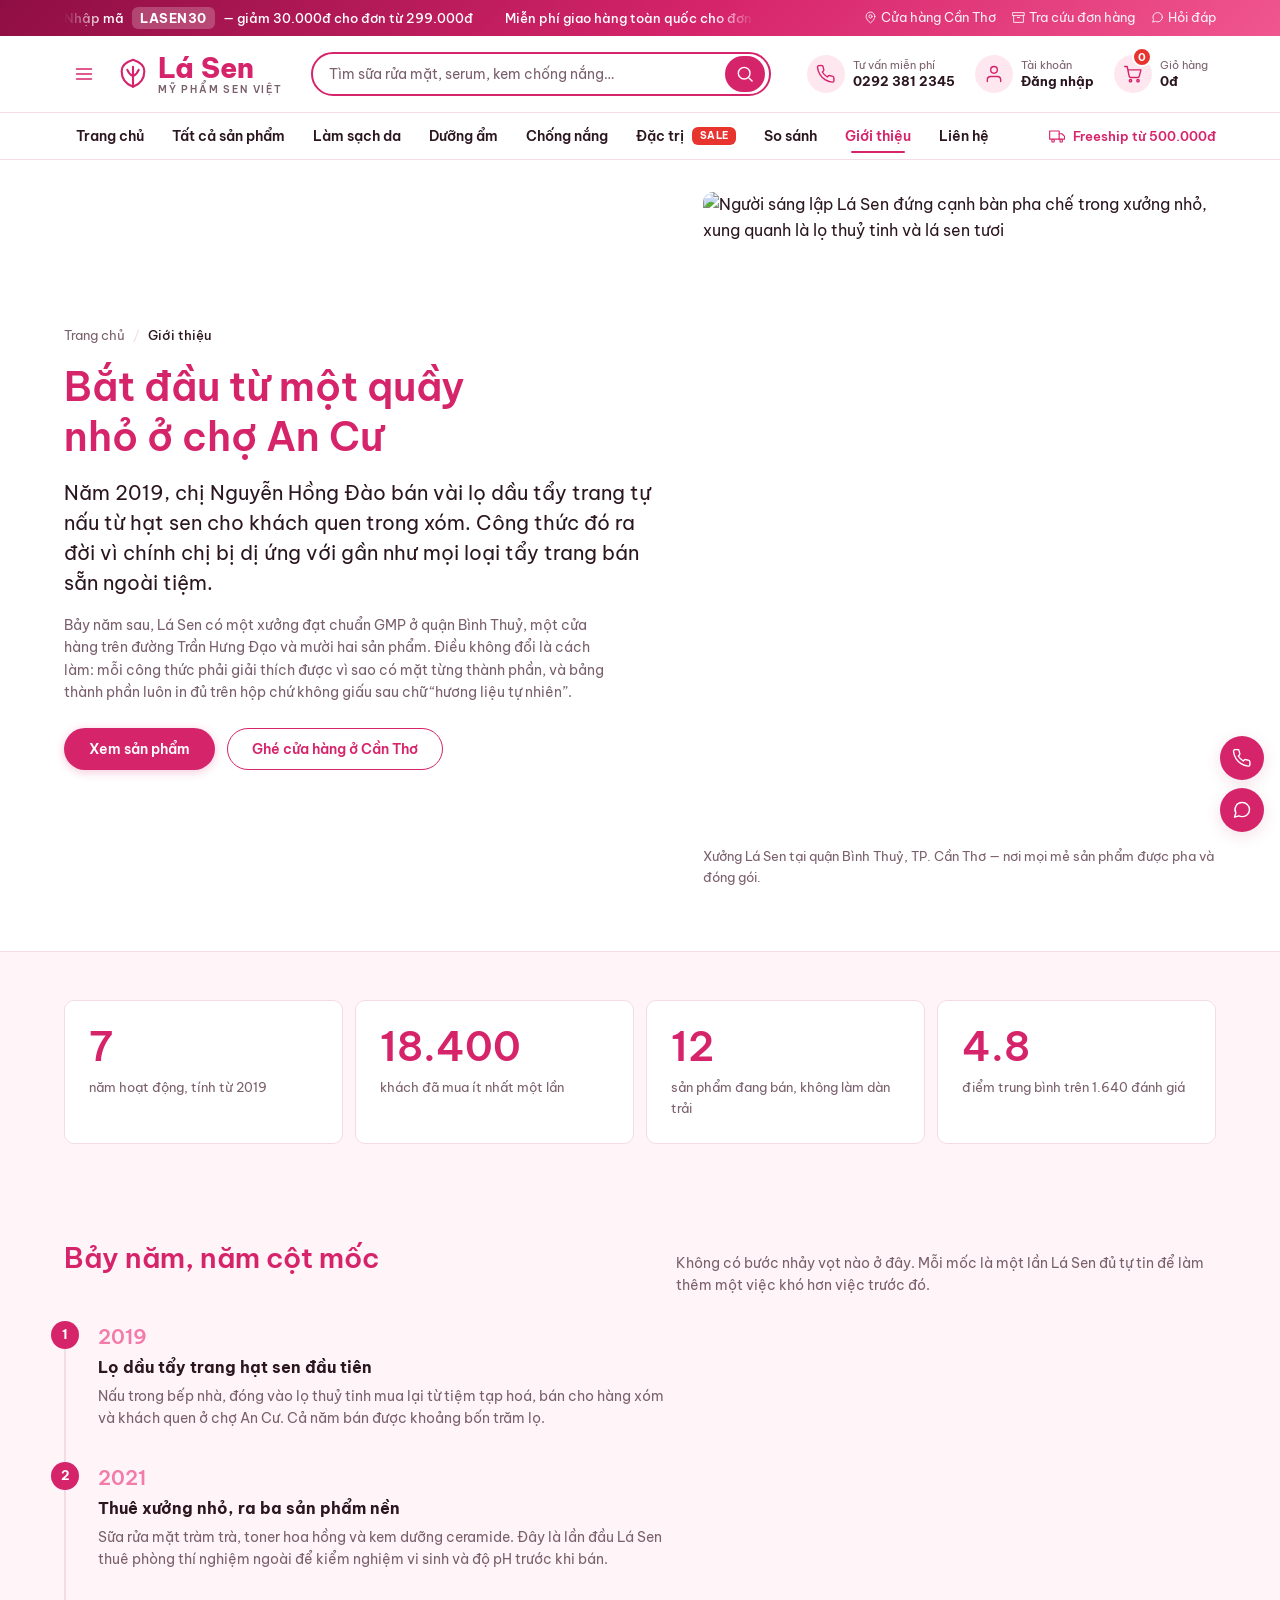
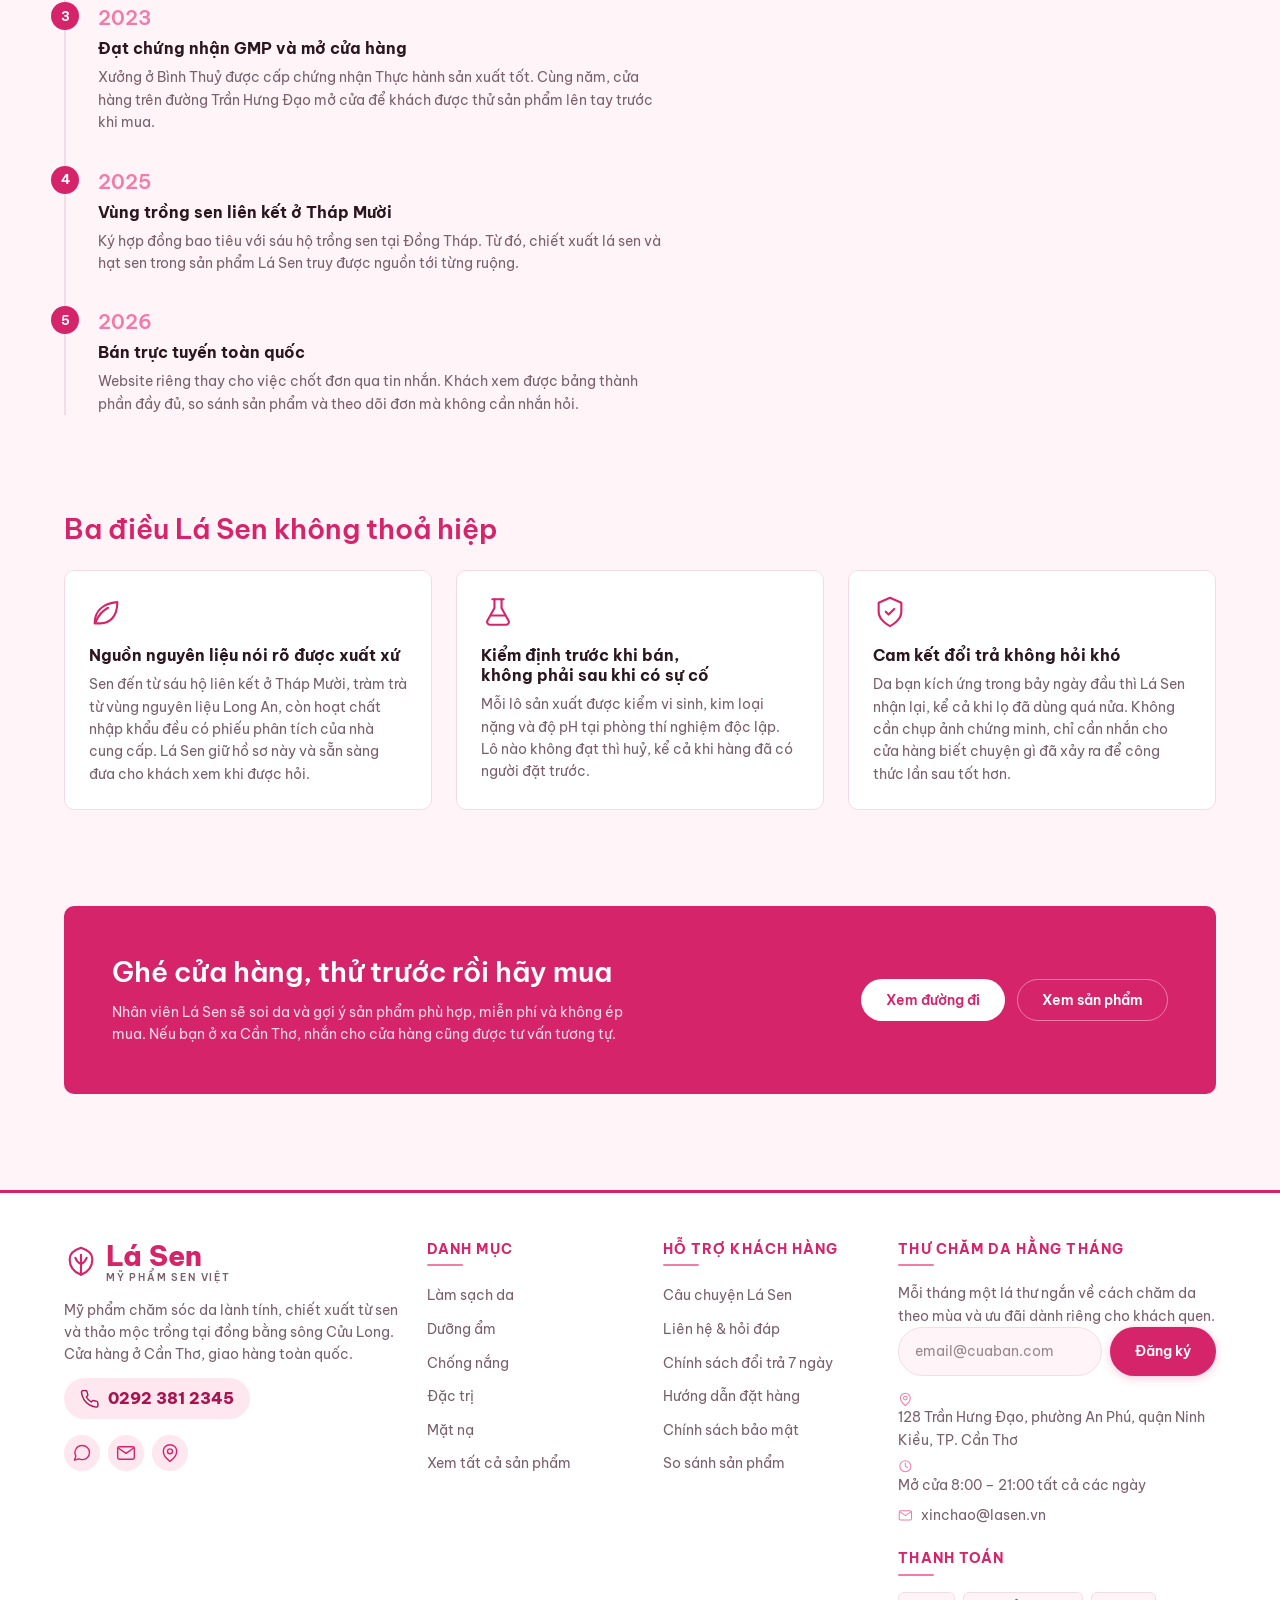
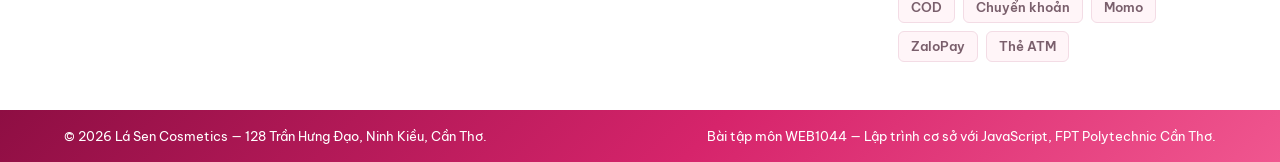
==== about.html @ 977d4263 "UI initialization" ====
<!DOCTYPE html>
<html lang="vi">
<head>
  <meta charset="UTF-8">
  <meta name="viewport" content="width=device-width, initial-scale=1.0">
  <title>Giới thiệu — Lá Sen</title>
  <meta name="description" content="Câu chuyện của Lá Sen: từ một quầy nhỏ ở chợ An Cư, Cần Thơ đến thương hiệu chăm sóc da làm từ nguyên liệu miền Tây.">
  <link rel="stylesheet" href="css/base.css">
  <link rel="stylesheet" href="css/components.css">
  <link rel="stylesheet" href="css/pages/about.css">
</head>
<body>

<!-- ===== Kho icon dùng chung (inline SVG, tham chiếu bằng <use href="#i-...">) ===== -->
<svg class="sprite" aria-hidden="true" focusable="false" xmlns="http://www.w3.org/2000/svg">
  <symbol id="i-lotus" viewBox="0 0 24 24"><path d="M12 21c5.2-2 8-6 8-11 0-3.2-2.4-6.2-8-8-5.6 1.8-8 4.8-8 8 0 5 2.8 9 8 11z"/><path d="M12 21V7"/><path d="M12 13.5c-2-1-3.4-2.6-4-4.5"/><path d="M12 13.5c2-1 3.4-2.6 4-4.5"/></symbol>
  <symbol id="i-menu" viewBox="0 0 24 24"><path d="M3 6h18M3 12h18M3 18h18"/></symbol>
  <symbol id="i-close" viewBox="0 0 24 24"><path d="M18 6L6 18M6 6l12 12"/></symbol>
  <symbol id="i-cart" viewBox="0 0 24 24"><circle cx="9" cy="20" r="1.4"/><circle cx="18" cy="20" r="1.4"/><path d="M2 3h3l2.4 11.6a2 2 0 0 0 2 1.6h8.2a2 2 0 0 0 2-1.6L21.5 7H6"/></symbol>
  <symbol id="i-star" viewBox="0 0 24 24"><path d="M12 2.6l2.9 5.9 6.5.95-4.7 4.6 1.1 6.45L12 17.45 6.2 20.5l1.1-6.45L2.6 9.45l6.5-.95L12 2.6z"/></symbol>
  <symbol id="i-search" viewBox="0 0 24 24"><circle cx="11" cy="11" r="7"/><path d="M20.5 20.5L16.7 16.7"/></symbol>
  <symbol id="i-filter" viewBox="0 0 24 24"><path d="M4 21v-6M4 11V3M12 21v-9M12 8V3M20 21v-5M20 12V3M1 15h6M9 8h6M17 16h6"/></symbol>
  <symbol id="i-chevron-left" viewBox="0 0 24 24"><path d="M15 5l-7 7 7 7"/></symbol>
  <symbol id="i-chevron-right" viewBox="0 0 24 24"><path d="M9 5l7 7-7 7"/></symbol>
  <symbol id="i-chevron-down" viewBox="0 0 24 24"><path d="M5 9l7 7 7-7"/></symbol>
  <symbol id="i-heart" viewBox="0 0 24 24"><path d="M20.6 5a5.2 5.2 0 0 0-7.4 0L12 6.2 10.8 5a5.2 5.2 0 1 0-7.4 7.4l8.6 8.6 8.6-8.6a5.2 5.2 0 0 0 0-7.4z"/></symbol>
  <symbol id="i-compare" viewBox="0 0 24 24"><path d="M7 4v16M7 4L3.5 7.5M7 4l3.5 3.5M17 20V4M17 20l-3.5-3.5M17 20l3.5-3.5"/></symbol>
  <symbol id="i-trash" viewBox="0 0 24 24"><path d="M3 6h18M8 6V4h8v2M18.5 6l-1 14H6.5l-1-14M10 10.5v6M14 10.5v6"/></symbol>
  <symbol id="i-check" viewBox="0 0 24 24"><path d="M20 6L9 17l-5-5"/></symbol>
  <symbol id="i-shield" viewBox="0 0 24 24"><path d="M12 22s8-4 8-10V5.5L12 2 4 5.5V12c0 6 8 10 8 10z"/><path d="M9 11.8l2 2 4-4"/></symbol>
  <symbol id="i-truck" viewBox="0 0 24 24"><path d="M1 4.5h14v12H1z"/><path d="M15 8.5h4l4 4v4h-8"/><circle cx="6" cy="19" r="2"/><circle cx="18" cy="19" r="2"/></symbol>
  <symbol id="i-refresh" viewBox="0 0 24 24"><path d="M22 4v6h-6M2 20v-6h6"/><path d="M19.4 9A8.5 8.5 0 0 0 5.6 6.1L2 10m20 4l-3.6 3.9A8.5 8.5 0 0 1 4.6 15"/></symbol>
  <symbol id="i-chat" viewBox="0 0 24 24"><path d="M21 11.5a8.4 8.4 0 0 1-9 8.4 8.6 8.6 0 0 1-3.8-.9L3 20.6l1.6-5.1A8.4 8.4 0 0 1 12 3.1a8.4 8.4 0 0 1 9 8.4z"/></symbol>
  <symbol id="i-eye" viewBox="0 0 24 24"><path d="M1.5 12S5.7 5 12 5s10.5 7 10.5 7-4.2 7-10.5 7S1.5 12 1.5 12z"/><circle cx="12" cy="12" r="3"/></symbol>
  <symbol id="i-eye-off" viewBox="0 0 24 24"><path d="M10.6 5.2A9.9 9.9 0 0 1 12 5c6.3 0 10.5 7 10.5 7a18 18 0 0 1-2.3 3.2M6.2 6.7A17.6 17.6 0 0 0 1.5 12S5.7 19 12 19a9.9 9.9 0 0 0 4.2-.9"/><path d="M9.9 9.9a3 3 0 0 0 4.2 4.2"/><path d="M2 2l20 20"/></symbol>
  <symbol id="i-phone" viewBox="0 0 24 24"><path d="M21.5 16.9v2.8a2 2 0 0 1-2.2 2 19.6 19.6 0 0 1-8.5-3 19.3 19.3 0 0 1-6-6 19.6 19.6 0 0 1-3-8.6 2 2 0 0 1 2-2.2H6.6a2 2 0 0 1 2 1.7c.13.95.36 1.9.7 2.8a2 2 0 0 1-.5 2.1L7.6 9.6a16 16 0 0 0 6 6l1.1-1.2a2 2 0 0 1 2.1-.5c.9.34 1.85.57 2.8.7a2 2 0 0 1 1.7 2z"/></symbol>
  <symbol id="i-mail" viewBox="0 0 24 24"><rect x="2" y="4.5" width="20" height="15" rx="2"/><path d="M2.6 6l9.4 6.4L21.4 6"/></symbol>
  <symbol id="i-pin" viewBox="0 0 24 24"><path d="M20 10c0 6.5-8 12-8 12s-8-5.5-8-12a8 8 0 0 1 16 0z"/><circle cx="12" cy="10" r="3"/></symbol>
  <symbol id="i-clock" viewBox="0 0 24 24"><circle cx="12" cy="12" r="9"/><path d="M12 6.5V12l3.5 2"/></symbol>
  <symbol id="i-box" viewBox="0 0 24 24"><path d="M21 8.5V21H3V8.5M1.5 3h21v5.5h-21zM10 12h4"/></symbol>
  <symbol id="i-plus" viewBox="0 0 24 24"><path d="M12 5v14M5 12h14"/></symbol>
  <symbol id="i-minus" viewBox="0 0 24 24"><path d="M5 12h14"/></symbol>
  <symbol id="i-user" viewBox="0 0 24 24"><path d="M20 21v-2a4 4 0 0 0-4-4H8a4 4 0 0 0-4 4v2"/><circle cx="12" cy="7" r="4"/></symbol>
  <symbol id="i-arrow-right" viewBox="0 0 24 24"><path d="M4 12h16M14 6l6 6-6 6"/></symbol>
  <symbol id="i-leaf" viewBox="0 0 24 24"><path d="M4 20c0-8 5-14 16-15 0 10-5 15-12 15H4z"/><path d="M4.5 19.5c2-5 5-8.5 9-10.5"/></symbol>
  <symbol id="i-flask" viewBox="0 0 24 24"><path d="M9.5 3v6.2L4.6 18a2 2 0 0 0 1.7 3h11.4a2 2 0 0 0 1.7-3l-4.9-8.8V3"/><path d="M8 3h8M7.2 14.5h9.6"/></symbol>
  <symbol id="i-tag" viewBox="0 0 24 24"><path d="M20.6 13.4l-7.2 7.2a2 2 0 0 1-2.8 0L2.4 12.4V3.4h9l8.2 8.2a2 2 0 0 1 0 1.8z"/><circle cx="7.4" cy="7.4" r="1.3"/></symbol>
    <symbol id="i-arrow-up" viewBox="0 0 24 24">
      <path d="M12 20V4M6 10l6-6 6 6" />
    </symbol>
    <symbol id="i-bolt" viewBox="0 0 24 24">
      <path d="M13 2L4.5 13.5H11l-1 8.5 8.5-11.5H12l1-8.5z" />
    </symbol>
    <symbol id="i-gift" viewBox="0 0 24 24">
      <path d="M3 11h18v10H3zM2 7h20v4H2zM12 7v14" />
      <path d="M12 7S10.5 3 8 3a2.2 2.2 0 0 0 0 4h4zM12 7s1.5-4 4-4a2.2 2.2 0 0 1 0 4h-4z" />
    </symbol>
    <symbol id="i-copy" viewBox="0 0 24 24">
      <rect x="9" y="9" width="12" height="12" rx="2" />
      <path d="M5 15H4a1 1 0 0 1-1-1V4a1 1 0 0 1 1-1h10a1 1 0 0 1 1 1v1" />
    </symbol>
  </svg>

<a class="skip-link" href="#main">Bỏ qua tới nội dung chính</a>

  <!-- ===== THANH KHUYẾN MÃI ===== -->
  <div class="topbar">
    <div class="container topbar__inner">
      <p class="topbar__promo">
        <span class="topbar__track">
          <span class="topbar__code">Nhập mã <b>LASEN30</b> — giảm 30.000đ cho đơn từ 299.000đ</span>
          <span class="topbar__code">Miễn phí giao hàng toàn quốc cho đơn từ <b>500.000đ</b></span>
          <span class="topbar__code">Đổi trả trong <b>7 ngày</b>, kể cả khi lọ đã mở nắp</span>
          <span class="topbar__code" aria-hidden="true">Nhập mã <b>LASEN30</b> — giảm 30.000đ cho đơn từ 299.000đ</span>
          <span class="topbar__code" aria-hidden="true">Miễn phí giao hàng toàn quốc cho đơn từ <b>500.000đ</b></span>
          <span class="topbar__code" aria-hidden="true">Đổi trả trong <b>7 ngày</b>, kể cả khi lọ đã mở nắp</span>
        </span>
      </p>

      <ul class="topbar__links">
        <li><a class="topbar__link" href="contact.html">
          <svg class="icon" aria-hidden="true"><use href="#i-pin"></use></svg>
          Cửa hàng Cần Thơ
        </a></li>
        <li><a class="topbar__link" href="contact.html">
          <svg class="icon" aria-hidden="true"><use href="#i-box"></use></svg>
          Tra cứu đơn hàng
        </a></li>
        <li><a class="topbar__link" href="contact.html">
          <svg class="icon" aria-hidden="true"><use href="#i-chat"></use></svg>
          Hỏi đáp
        </a></li>
      </ul>
    </div>
  </div>

  <!-- ===== HEADER ===== -->
  <header class="header" data-header>
    <div class="container header__inner">
      <button class="header__toggle" type="button" aria-label="Mở menu danh mục" aria-expanded="false"
        aria-controls="site-nav" data-nav-toggle>
        <svg class="icon" aria-hidden="true">
          <use href="#i-menu"></use>
        </svg>
      </button>

      <a class="logo" href="index.html">
        <svg class="logo__mark" aria-hidden="true">
          <use href="#i-lotus"></use>
        </svg>
        <span class="logo__name">
          <span class="logo__text">Lá Sen</span>
          <span class="logo__sub">Mỹ phẩm sen Việt</span>
        </span>
      </a>

      <form class="search" role="search" action="products.html" method="get" data-search-form>
        <label class="sr-only" for="site-search">Tìm sản phẩm</label>
        <div class="search__control">
          <input class="search__input" type="search" id="site-search" name="q" autocomplete="off"
            placeholder="Tìm sữa rửa mặt, serum, kem chống nắng…" data-search-input>
          <button class="search__btn" type="submit" aria-label="Tìm kiếm">
            <svg class="icon" aria-hidden="true">
              <use href="#i-search"></use>
            </svg>
          </button>
        </div>
        <!-- JS đổ danh sách gợi ý vào đây -->
        <div class="search__suggest" data-search-suggest></div>
      </form>

      <div class="header__actions">
        <button class="header__search-toggle" type="button" aria-label="Mở ô tìm kiếm" data-search-toggle>
          <svg class="icon" aria-hidden="true">
            <use href="#i-search"></use>
          </svg>
        </button>

        <a class="header__act header__phone" href="tel:02923812345">
          <span class="header__act-ico">
            <svg class="icon" aria-hidden="true">
              <use href="#i-phone"></use>
            </svg>
          </span>
          <span class="header__act-txt">
            <span class="header__act-lbl">Tư vấn miễn phí</span>
            <span class="header__act-val">0292 381 2345</span>
          </span>
        </a>

        <a class="header__act" href="login.html">
          <span class="header__act-ico">
            <svg class="icon" aria-hidden="true">
              <use href="#i-user"></use>
            </svg>
          </span>
          <span class="header__act-txt">
            <span class="header__act-lbl">Tài khoản</span>
            <span class="header__act-val">Đăng nhập</span>
          </span>
        </a>

        <a class="header__act cart-btn" href="cart.html" aria-label="Giỏ hàng của bạn">
          <span class="header__act-ico">
            <svg class="icon" aria-hidden="true">
              <use href="#i-cart"></use>
            </svg>
          </span>
          <span class="cart-btn__count" data-cart-count>0</span>
          <span class="header__act-txt">
            <span class="header__act-lbl">Giỏ hàng</span>
            <span class="header__act-val" data-cart-total>0đ</span>
          </span>
        </a>
      </div>
    </div>

    <nav class="catnav" id="site-nav" aria-label="Danh mục sản phẩm" data-nav>
      <div class="container catnav__inner">
        <ul class="catnav__list">
          <li class="catnav__item"><a class="catnav__link" href="index.html" data-nav-key="home">Trang chủ</a></li>
          <li class="catnav__item"><a class="catnav__link" href="products.html" data-nav-key="products">Tất cả sản
              phẩm</a></li>
          <li class="catnav__item"><a class="catnav__link" href="products.html?cat=lam-sach">Làm sạch da</a></li>
          <li class="catnav__item"><a class="catnav__link" href="products.html?cat=duong-am">Dưỡng ẩm</a></li>
          <li class="catnav__item"><a class="catnav__link" href="products.html?cat=chong-nang">Chống nắng</a></li>
          <li class="catnav__item"><a class="catnav__link" href="products.html?cat=dac-tri">Đặc trị
              <span class="catnav__tag">Sale</span></a></li>
          <li class="catnav__item"><a class="catnav__link" href="compare.html" data-nav-key="compare">So sánh</a></li>
          <li class="catnav__item"><a class="catnav__link is-active" aria-current="page" href="about.html" data-nav-key="about">Giới thiệu</a></li>
          <li class="catnav__item"><a class="catnav__link" href="contact.html" data-nav-key="contact">Liên hệ</a></li>
        </ul>

        <p class="catnav__note">
          <svg class="icon" aria-hidden="true">
            <use href="#i-truck"></use>
          </svg>
          Freeship từ 500.000đ
        </p>
      </div>
    </nav>
  </header>

  <!-- ===== NỘI DUNG ===== -->
<main id="main">

  <!-- ----- Hero ----- -->
  <section class="about-hero">
    <div class="container about-hero__inner">
      <div class="about-hero__text">
        <nav aria-label="Đường dẫn trang">
          <ol class="breadcrumb">
            <li class="breadcrumb__item"><a class="breadcrumb__link" href="index.html">Trang chủ</a></li>
            <li class="breadcrumb__item" aria-current="page">Giới thiệu</li>
          </ol>
        </nav>

        <h1 class="about-hero__title">Bắt đầu từ một quầy nhỏ ở chợ An Cư</h1>
        <p class="about-hero__lead">Năm 2019, chị Nguyễn Hồng Đào bán vài lọ dầu tẩy trang tự nấu từ hạt sen cho khách quen trong xóm. Công thức đó ra đời vì chính chị bị dị ứng với gần như mọi loại tẩy trang bán sẵn ngoài tiệm.</p>
        <p class="about-hero__body">Bảy năm sau, Lá Sen có một xưởng đạt chuẩn GMP ở quận Bình Thuỷ, một cửa hàng trên đường Trần Hưng Đạo và mười hai sản phẩm. Điều không đổi là cách làm: mỗi công thức phải giải thích được vì sao có mặt từng thành phần, và bảng thành phần luôn in đủ trên hộp chứ không giấu sau chữ “hương liệu tự nhiên”.</p>

        <div class="about-hero__actions">
          <a class="btn btn--primary" href="products.html">Xem sản phẩm</a>
          <a class="btn btn--outline" href="contact.html">Ghé cửa hàng ở Cần Thơ</a>
        </div>
      </div>

      <figure class="about-hero__figure">
        <img class="about-hero__img" src="https://picsum.photos/seed/lasen-about/900/1100" alt="Người sáng lập Lá Sen đứng cạnh bàn pha chế trong xưởng nhỏ, xung quanh là lọ thuỷ tinh và lá sen tươi">
        <figcaption class="about-hero__caption">Xưởng Lá Sen tại quận Bình Thuỷ, TP. Cần Thơ — nơi mọi mẻ sản phẩm được pha và đóng gói.</figcaption>
      </figure>
    </div>
  </section>

  <div class="container">

    <!-- ----- Con số ----- -->
    <section class="section" aria-labelledby="stats-title">
      <h2 class="sr-only" id="stats-title">Lá Sen qua vài con số</h2>
      <ul class="stats">
        <li class="stat">
          <span class="stat__num">7</span>
          <span class="stat__lbl">năm hoạt động, tính từ 2019</span>
        </li>
        <li class="stat">
          <span class="stat__num">18.400</span>
          <span class="stat__lbl">khách đã mua ít nhất một lần</span>
        </li>
        <li class="stat">
          <span class="stat__num">12</span>
          <span class="stat__lbl">sản phẩm đang bán, không làm dàn trải</span>
        </li>
        <li class="stat">
          <span class="stat__num">4.8</span>
          <span class="stat__lbl">điểm trung bình trên 1.640 đánh giá</span>
        </li>
      </ul>
    </section>

    <!-- ----- Mốc thời gian ----- -->
    <section class="section" aria-labelledby="timeline-title">
      <div class="section__head">
        <h2 id="timeline-title">Bảy năm, năm cột mốc</h2>
        <p class="section__desc">Không có bước nhảy vọt nào ở đây. Mỗi mốc là một lần Lá Sen đủ tự tin để làm thêm một việc khó hơn việc trước đó.</p>
      </div>

      <ol class="timeline">
        <li class="timeline__item">
          <p class="timeline__year">2019</p>
          <h3 class="timeline__title">Lọ dầu tẩy trang hạt sen đầu tiên</h3>
          <p class="timeline__text">Nấu trong bếp nhà, đóng vào lọ thuỷ tinh mua lại từ tiệm tạp hoá, bán cho hàng xóm và khách quen ở chợ An Cư. Cả năm bán được khoảng bốn trăm lọ.</p>
        </li>
        <li class="timeline__item">
          <p class="timeline__year">2021</p>
          <h3 class="timeline__title">Thuê xưởng nhỏ, ra ba sản phẩm nền</h3>
          <p class="timeline__text">Sữa rửa mặt tràm trà, toner hoa hồng và kem dưỡng ceramide. Đây là lần đầu Lá Sen thuê phòng thí nghiệm ngoài để kiểm nghiệm vi sinh và độ pH trước khi bán.</p>
        </li>
        <li class="timeline__item">
          <p class="timeline__year">2023</p>
          <h3 class="timeline__title">Đạt chứng nhận GMP và mở cửa hàng</h3>
          <p class="timeline__text">Xưởng ở Bình Thuỷ được cấp chứng nhận Thực hành sản xuất tốt. Cùng năm, cửa hàng trên đường Trần Hưng Đạo mở cửa để khách được thử sản phẩm lên tay trước khi mua.</p>
        </li>
        <li class="timeline__item">
          <p class="timeline__year">2025</p>
          <h3 class="timeline__title">Vùng trồng sen liên kết ở Tháp Mười</h3>
          <p class="timeline__text">Ký hợp đồng bao tiêu với sáu hộ trồng sen tại Đồng Tháp. Từ đó, chiết xuất lá sen và hạt sen trong sản phẩm Lá Sen truy được nguồn tới từng ruộng.</p>
        </li>
        <li class="timeline__item">
          <p class="timeline__year">2026</p>
          <h3 class="timeline__title">Bán trực tuyến toàn quốc</h3>
          <p class="timeline__text">Website riêng thay cho việc chốt đơn qua tin nhắn. Khách xem được bảng thành phần đầy đủ, so sánh sản phẩm và theo dõi đơn mà không cần nhắn hỏi.</p>
        </li>
      </ol>
    </section>

    <!-- ----- Giá trị ----- -->
    <section class="section" aria-labelledby="values-title">
      <div class="section__head">
        <h2 id="values-title">Ba điều Lá Sen không thoả hiệp</h2>
      </div>

      <div class="values">
        <article class="value">
          <svg class="value__icon" aria-hidden="true"><use href="#i-leaf"></use></svg>
          <h3 class="value__title">Nguồn nguyên liệu nói rõ được xuất xứ</h3>
          <p class="value__text">Sen đến từ sáu hộ liên kết ở Tháp Mười, tràm trà từ vùng nguyên liệu Long An, còn hoạt chất nhập khẩu đều có phiếu phân tích của nhà cung cấp. Lá Sen giữ hồ sơ này và sẵn sàng đưa cho khách xem khi được hỏi.</p>
        </article>

        <article class="value">
          <svg class="value__icon" aria-hidden="true"><use href="#i-flask"></use></svg>
          <h3 class="value__title">Kiểm định trước khi bán, không phải sau khi có sự cố</h3>
          <p class="value__text">Mỗi lô sản xuất được kiểm vi sinh, kim loại nặng và độ pH tại phòng thí nghiệm độc lập. Lô nào không đạt thì huỷ, kể cả khi hàng đã có người đặt trước.</p>
        </article>

        <article class="value">
          <svg class="value__icon" aria-hidden="true"><use href="#i-shield"></use></svg>
          <h3 class="value__title">Cam kết đổi trả không hỏi khó</h3>
          <p class="value__text">Da bạn kích ứng trong bảy ngày đầu thì Lá Sen nhận lại, kể cả khi lọ đã dùng quá nửa. Không cần chụp ảnh chứng minh, chỉ cần nhắn cho cửa hàng biết chuyện gì đã xảy ra để công thức lần sau tốt hơn.</p>
        </article>
      </div>
    </section>

    <!-- ----- Mời ghé cửa hàng ----- -->
    <section class="section about-cta">
      <div class="about-cta__inner">
        <div>
          <h2 class="about-cta__title">Ghé cửa hàng, thử trước rồi hãy mua</h2>
          <p class="about-cta__text">Nhân viên Lá Sen sẽ soi da và gợi ý sản phẩm phù hợp, miễn phí và không ép mua. Nếu bạn ở xa Cần Thơ, nhắn cho cửa hàng cũng được tư vấn tương tự.</p>
        </div>
        <div class="about-cta__actions">
          <a class="btn btn--light" href="contact.html">Xem đường đi</a>
          <a class="btn btn--outline" href="products.html">Xem sản phẩm</a>
        </div>
      </div>
    </section>

  </div>
</main>

  <!-- ===== FOOTER ===== -->
  <footer class="footer">
    <div class="container footer__inner">
      <div class="footer__col">
        <a class="logo" href="index.html">
          <svg class="logo__mark" aria-hidden="true">
            <use href="#i-lotus"></use>
          </svg>
          <span class="logo__name">
            <span class="logo__text">Lá Sen</span>
            <span class="logo__sub">Mỹ phẩm sen Việt</span>
          </span>
        </a>
        <p class="footer__desc">Mỹ phẩm chăm sóc da lành tính, chiết xuất từ sen và thảo mộc trồng tại đồng bằng sông
          Cửu Long. Cửa hàng ở Cần Thơ, giao hàng toàn quốc.</p>

        <a class="footer__hotline" href="tel:02923812345">
          <svg class="icon" aria-hidden="true">
            <use href="#i-phone"></use>
          </svg>
          0292 381 2345
        </a>

        <ul class="footer__social">
          <li><a href="contact.html" aria-label="Nhắn tin cho Lá Sen">
            <svg class="icon" aria-hidden="true">
              <use href="#i-chat"></use>
            </svg>
          </a></li>
          <li><a href="mailto:xinchao@lasen.vn" aria-label="Gửi email cho Lá Sen">
            <svg class="icon" aria-hidden="true">
              <use href="#i-mail"></use>
            </svg>
          </a></li>
          <li><a href="contact.html" aria-label="Xem đường đi tới cửa hàng">
            <svg class="icon" aria-hidden="true">
              <use href="#i-pin"></use>
            </svg>
          </a></li>
        </ul>
      </div>

      <div class="footer__col">
        <h2 class="footer__title">Danh mục</h2>
        <ul class="footer__list">
          <li><a class="footer__link" href="products.html?cat=lam-sach">Làm sạch da</a></li>
          <li><a class="footer__link" href="products.html?cat=duong-am">Dưỡng ẩm</a></li>
          <li><a class="footer__link" href="products.html?cat=chong-nang">Chống nắng</a></li>
          <li><a class="footer__link" href="products.html?cat=dac-tri">Đặc trị</a></li>
          <li><a class="footer__link" href="products.html?cat=mat-na">Mặt nạ</a></li>
          <li><a class="footer__link" href="products.html">Xem tất cả sản phẩm</a></li>
        </ul>
      </div>

      <div class="footer__col">
        <h2 class="footer__title">Hỗ trợ khách hàng</h2>
        <ul class="footer__list">
          <li><a class="footer__link" href="about.html">Câu chuyện Lá Sen</a></li>
          <li><a class="footer__link" href="contact.html">Liên hệ &amp; hỏi đáp</a></li>
          <li><a class="footer__link" href="contact.html">Chính sách đổi trả 7 ngày</a></li>
          <li><a class="footer__link" href="contact.html">Hướng dẫn đặt hàng</a></li>
          <li><a class="footer__link" href="contact.html">Chính sách bảo mật</a></li>
          <li><a class="footer__link" href="compare.html">So sánh sản phẩm</a></li>
        </ul>
      </div>

      <div class="footer__col">
        <h2 class="footer__title">Thư chăm da hằng tháng</h2>
        <p class="footer__desc">Mỗi tháng một lá thư ngắn về cách chăm da theo mùa và ưu đãi dành riêng cho khách quen.
        </p>
        <form class="footer__form" data-newsletter-form novalidate>
          <div class="field field--inline">
            <label class="sr-only" for="footer-email">Email nhận thư</label>
            <input class="field__input" type="email" id="footer-email" name="email" placeholder="email@cuaban.com"
              data-newsletter-email>
            <button class="btn btn--primary" type="submit">Đăng ký</button>
          </div>
          <span class="field__error" data-error-for="newsletterEmail"></span>
        </form>

        <address class="footer__address">
          <span>
            <svg class="icon" aria-hidden="true">
              <use href="#i-pin"></use>
            </svg>
            128 Trần Hưng Đạo, phường An Phú, quận Ninh Kiều, TP. Cần Thơ
          </span>
          <span>
            <svg class="icon" aria-hidden="true">
              <use href="#i-clock"></use>
            </svg>
            Mở cửa 8:00 – 21:00 tất cả các ngày
          </span>
          <a class="footer__link" href="mailto:xinchao@lasen.vn">
            <svg class="icon" aria-hidden="true">
              <use href="#i-mail"></use>
            </svg>
            xinchao@lasen.vn
          </a>
        </address>

        <h3 class="footer__title">Thanh toán</h3>
        <ul class="footer__pay">
          <li>COD</li>
          <li>Chuyển khoản</li>
          <li>Momo</li>
          <li>ZaloPay</li>
          <li>Thẻ ATM</li>
        </ul>
      </div>
    </div>

    <div class="footer__bottom">
      <div class="container">
        <p>© 2026 Lá Sen Cosmetics — 128 Trần Hưng Đạo, Ninh Kiều, Cần Thơ.</p>
        <p>Bài tập môn WEB1044 — Lập trình cơ sở với JavaScript, FPT Polytechnic Cần Thơ.</p>
      </div>
    </div>
  </footer>

  <!-- Nút nổi: gọi nhanh, nhắn tin, lên đầu trang -->
  <div class="floaties">
    <a class="floaty floaty--call" href="tel:02923812345" aria-label="Gọi tư vấn 0292 381 2345">
      <svg class="icon" aria-hidden="true">
        <use href="#i-phone"></use>
      </svg>
    </a>
    <a class="floaty" href="contact.html" aria-label="Nhắn tin cho Lá Sen">
      <svg class="icon" aria-hidden="true">
        <use href="#i-chat"></use>
      </svg>
    </a>
    <button class="floaty floaty--top" type="button" aria-label="Lên đầu trang" data-back-to-top>
      <svg class="icon" aria-hidden="true">
        <use href="#i-arrow-up"></use>
      </svg>
    </button>
  </div>

  <!-- Nơi JS chèn thông báo ngắn -->
  <div class="toast-stack" aria-live="polite" aria-atomic="true" data-toast></div>

</body>
</html>
---- css/base.css ----
@import url('https://fonts.googleapis.com/css2?family=Be+Vietnam+Pro:wght@400;500;600;700;800&display=swap');

/* =========================================================
   LÁ SEN — base.css
   Token thiết kế, reset, thiết lập gốc và lớp tiện ích.
   ========================================================= */

:root {
  /* Màu — Hồng Sen · Hồng phấn · Đỏ sale
     Hồng sen đậm  = màu chủ đạo, nút và tiêu đề
     Hồng phấn     = nền dịu, viền, chip
     Đỏ            = giá sale và flash sale, chỉ dùng cho con số  */
  --c-primary:      #D6246B;   /* hồng sen đậm — màu chủ đạo */
  --c-primary-dark: #A8144F;   /* hồng mận — hover, nhấn mạnh */
  --c-primary-soft: #F27BA9;   /* hồng trung — viền, icon phụ */
  --c-primary-tint: #FFE7F0;   /* hồng phấn — nền chip, badge mềm */
  --c-paper:        #FFF5F8;   /* nền trang ngả hồng */
  --c-surface:      #FFFFFF;   /* nền thẻ, ô nhập */
  --c-ink:          #2B1620;   /* mực đậm ngả mận */
  --c-ink-muted:    #7A5F6C;   /* chữ phụ */
  --c-sale:         #E8342F;   /* đỏ — giá sale, flash sale, lỗi */
  --c-line:         #F3DCE5;   /* đường kẻ, viền */
  --c-gold:         #E9A23B;   /* vàng — sao đánh giá, huy hiệu */
  --c-gold-soft:    #F7D69A;   /* vàng nhạt — hover, glow */
  --c-green:        #2E8B62;   /* xanh lá sen — chi tiết phụ trên banner */

  /* Chữ */
  --f-body: 'Be Vietnam Pro', system-ui, sans-serif;
  --f-head: 'Be Vietnam Pro', system-ui, sans-serif;

  --fs-xs:   0.8125rem;
  --fs-sm:   0.875rem;
  --fs-base: 1rem;
  --fs-lg:   1.25rem;
  --fs-xl:   1.75rem;
  --fs-2xl:  2.5rem;

  /* Khoảng cách — thang 4px */
  --sp-1: 0.25rem;  --sp-2: 0.5rem;  --sp-3: 0.75rem;
  --sp-4: 1rem;     --sp-6: 1.5rem;  --sp-8: 2rem;
  --sp-12: 3rem;    --sp-16: 4rem;

  /* Khác */
  --radius:    10px;
  --radius-sm: 6px;
  --radius-pill: 999px;
  --shadow:    0 2px 8px rgba(168, 20, 79, 0.10);
  --container: 1200px;
  --header-h:  76px;
  --catnav-h:  46px;

  /* ── Premium tokens ── */
  --shadow-sm:   0 1px 3px rgba(168, 20, 79, 0.08);
  --shadow-md:   0 4px 16px rgba(168, 20, 79, 0.13);
  --shadow-lg:   0 8px 32px rgba(168, 20, 79, 0.16);
  --shadow-glow: 0 0 20px rgba(214, 36, 107, 0.28);
  --shadow-card-hover: 0 12px 28px rgba(168, 20, 79, 0.16);

  --grad-primary: linear-gradient(135deg, #8E0E43 0%, #D6246B 55%, #F0568F 100%);
  --grad-warm:    linear-gradient(135deg, #D6246B 0%, #F27BA9 100%);
  --grad-flash:   linear-gradient(90deg, #E8342F 0%, #F0568F 45%, #D6246B 100%);
  --grad-shine:   linear-gradient(105deg, transparent 40%, rgba(255,255,255,0.22) 50%, transparent 60%);

  --ease-spring: cubic-bezier(0.34, 1.56, 0.64, 1);
  --ease-out:    cubic-bezier(0.22, 0.61, 0.36, 1);

  --glass-bg:   rgba(255, 255, 255, 0.94);
  --glass-blur: 14px;
}

/* ---------- Keyframes ---------- */

@keyframes fadeInUp {
  from { opacity: 0; transform: translateY(18px); }
  to   { opacity: 1; transform: translateY(0); }
}

@keyframes shimmer {
  0%   { background-position: -200% center; }
  100% { background-position: 200% center; }
}

@keyframes pulseGlow {
  0%, 100% { box-shadow: 0 0 0 0 rgba(214, 36, 107, 0.30); }
  50%      { box-shadow: 0 0 12px 4px rgba(214, 36, 107, 0.14); }
}

/* Dùng cho tia sét ở tiêu đề flash sale */
@keyframes throb {
  0%, 100% { transform: scale(1); }
  50%      { transform: scale(1.08); }
}

@keyframes marquee {
  from { transform: translateX(0); }
  to   { transform: translateX(-50%); }
}

/* ---------- Reset ---------- */

*,
*::before,
*::after {
  box-sizing: border-box;
}

* {
  margin: 0;
  padding: 0;
}

html {
  -webkit-text-size-adjust: 100%;
  scroll-behavior: smooth;
  scroll-padding-top: calc(var(--header-h) + var(--sp-4));
}

body {
  font-family: var(--f-body);
  font-size: var(--fs-base);
  font-weight: 400;
  line-height: 1.6;
  color: var(--c-ink);
  background-color: var(--c-paper);
  min-height: 100vh;
  -webkit-font-smoothing: antialiased;
  overflow-x: hidden;
}

img,
svg,
video,
iframe {
  display: block;
  max-width: 100%;
}

img {
  height: auto;
}

input,
button,
textarea,
select {
  font: inherit;
  color: inherit;
}

button {
  background: none;
  border: 0;
  cursor: pointer;
}

a {
  color: inherit;
  text-decoration: none;
}

ul,
ol {
  list-style: none;
}

table {
  width: 100%;
  border-collapse: collapse;
}

address {
  font-style: normal;
}

s,
del {
  text-decoration-thickness: 1px;
}

/* ---------- Tiêu đề ---------- */

h1,
h2,
h3,
h4 {
  font-family: var(--f-head);
  font-weight: 600;
  line-height: 1.25;
  color: var(--c-primary);
  text-wrap: balance;
}

h1 { font-size: var(--fs-xl); }
h2 { font-size: var(--fs-lg); }
h3 { font-size: var(--fs-base); }
h4 { font-size: var(--fs-sm); }

@media (min-width: 768px) {
  h1 { font-size: var(--fs-2xl); }
  h2 { font-size: var(--fs-xl); }
  h3 { font-size: var(--fs-lg); }
}

p {
  text-wrap: pretty;
}

/* ---------- Lớp tiện ích ---------- */

.container {
  width: 100%;
  max-width: var(--container);
  margin-inline: auto;
  padding-inline: var(--sp-4);
}

@media (min-width: 768px) {
  .container {
    padding-inline: var(--sp-6);
  }
}

.section {
  padding-block: var(--sp-8);
}

@media (min-width: 768px) {
  .section {
    padding-block: var(--sp-12);
  }
}

.section--tight {
  padding-block: var(--sp-6);
}

.section__head {
  display: flex;
  flex-wrap: wrap;
  align-items: baseline;
  justify-content: space-between;
  gap: var(--sp-2) var(--sp-4);
  margin-bottom: var(--sp-6);
}

.section__desc {
  flex: 1 1 100%;
  order: 3;
  max-width: 60ch;
  color: var(--c-ink-muted);
  font-size: var(--fs-sm);
}

.section__link {
  display: inline-flex;
  align-items: center;
  gap: var(--sp-1);
  color: var(--c-primary);
  font-size: var(--fs-sm);
  font-weight: 600;
  border-bottom: 1px solid transparent;
  transition: border-color 0.2s ease, gap 0.3s var(--ease-spring);
}

.section__link:hover {
  border-bottom-color: currentColor;
  gap: var(--sp-2);
}

.section__link .icon {
  transition: transform 0.3s var(--ease-spring);
}

.section__link:hover .icon {
  transform: translateX(3px);
}

.sr-only {
  position: absolute;
  width: 1px;
  height: 1px;
  padding: 0;
  margin: -1px;
  overflow: hidden;
  clip: rect(0 0 0 0);
  clip-path: inset(50%);
  white-space: nowrap;
  border: 0;
}

/* Trạng thái dùng chung — JS bật/tắt */
.is-hidden {
  display: none !important;
}

/* Kho icon inline dùng cho <use href="#i-..."> */
.sprite {
  display: none;
}

.icon {
  width: 1.25em;
  height: 1.25em;
  flex: none;
  fill: none;
  stroke: currentColor;
  stroke-width: 1.7;
  stroke-linecap: round;
  stroke-linejoin: round;
}

.icon--lg {
  width: 1.75em;
  height: 1.75em;
}

.skip-link {
  position: absolute;
  top: calc(var(--sp-2) * -10);
  left: var(--sp-4);
  z-index: 100;
  padding: var(--sp-2) var(--sp-4);
  border-radius: var(--radius-sm);
  background-color: var(--c-primary);
  color: var(--c-surface);
  font-size: var(--fs-sm);
  font-weight: 600;
  transition: top 0.2s ease;
}

.skip-link:focus {
  top: var(--sp-2);
}

/* ---------- Focus nhìn thấy được ---------- */

:focus-visible {
  outline: 2px solid var(--c-primary);
  outline-offset: 2px;
  border-radius: var(--radius-sm);
}

/* ---------- Tôn trọng lựa chọn giảm chuyển động ---------- */

@media (prefers-reduced-motion: reduce) {
  html {
    scroll-behavior: auto;
  }

  *,
  *::before,
  *::after {
    animation-duration: 0.01ms !important;
    animation-iteration-count: 1 !important;
    transition-duration: 0.01ms !important;
    scroll-behavior: auto !important;
  }
}
---- css/components.css ----
/* =========================================================
   LÁ SEN — components.css
   Mọi component xuất hiện từ 2 trang trở lên nằm ở đây.
   Đặt tên theo BEM, trạng thái dùng tiền tố is-.
   ========================================================= */

/* =========================================================
   1. BUTTON
   ========================================================= */

.btn {
  display: inline-flex;
  align-items: center;
  justify-content: center;
  gap: var(--sp-2);
  padding: var(--sp-3) var(--sp-6);
  border: 1px solid transparent;
  border-radius: var(--radius-pill);
  font-family: var(--f-body);
  font-size: var(--fs-sm);
  font-weight: 600;
  line-height: 1.2;
  text-align: center;
  cursor: pointer;
  transition: background-color 0.2s ease, color 0.2s ease,
              border-color 0.2s ease, box-shadow 0.25s ease,
              transform 0.25s var(--ease-spring);
}

.btn--primary {
  background-color: var(--c-primary);
  color: var(--c-surface);
  box-shadow: 0 2px 10px rgba(214, 36, 107, 0.25);
}

.btn--primary:hover {
  background-color: var(--c-primary-dark);
  transform: translateY(-1px);
  box-shadow: 0 6px 18px rgba(214, 36, 107, 0.32);
}

.btn--outline {
  border-color: var(--c-primary);
  background-color: var(--c-surface);
  color: var(--c-primary);
}

.btn--outline:hover {
  background-color: var(--c-primary);
  color: var(--c-surface);
}

.btn--ghost {
  background-color: transparent;
  color: var(--c-primary);
}

.btn--ghost:hover {
  background-color: var(--c-surface);
  border-color: var(--c-line);
}

/* Dùng trên nền xanh đậm (footer, hero) */
.btn--light {
  background-color: var(--c-surface);
  color: var(--c-primary);
}

.btn--light:hover {
  background-color: var(--c-paper);
}

.btn--block {
  display: flex;
  width: 100%;
}

.btn--sm {
  padding: var(--sp-2) var(--sp-3);
  font-size: var(--fs-xs);
}

.btn--lg {
  padding: var(--sp-4) var(--sp-8);
  font-size: var(--fs-base);
}

/* Nút chỉ có icon — luôn kèm aria-label trong HTML */
.btn--icon {
  flex: none;
  width: 42px;
  padding: 0;
  aspect-ratio: 1;
}

.btn--icon.btn--sm {
  width: 34px;
}

.btn[disabled],
.btn[aria-disabled='true'] {
  opacity: 0.45;
  cursor: not-allowed;
}

.btn[disabled]:hover,
.btn[aria-disabled='true']:hover {
  background-color: var(--c-primary);
  color: var(--c-surface);
}

.btn--outline[disabled]:hover {
  background-color: var(--c-surface);
  color: var(--c-primary);
}

/* =========================================================
   2. TOPBAR · HEADER · LOGO · SEARCH · CATNAV · CART
   ========================================================= */

/* ---------- Thanh khuyến mãi trên cùng ---------- */

.topbar {
  background: var(--grad-primary);
  color: var(--c-surface);
  font-size: var(--fs-xs);
}

.topbar__inner {
  display: flex;
  align-items: center;
  justify-content: space-between;
  gap: var(--sp-4);
  min-height: 36px;
}

/* Dải mã giảm giá chạy ngang — trên mobile chỉ còn dải này */
.topbar__promo {
  position: relative;
  flex: 1;
  min-width: 0;
  overflow: hidden;
  white-space: nowrap;
  -webkit-mask-image: linear-gradient(90deg, transparent, #000 6%, #000 94%, transparent);
  mask-image: linear-gradient(90deg, transparent, #000 6%, #000 94%, transparent);
}

.topbar__track {
  display: inline-flex;
  gap: var(--sp-8);
  padding-right: var(--sp-8);
  animation: marquee 26s linear infinite;
}

.topbar__promo:hover .topbar__track {
  animation-play-state: paused;
}

.topbar__code {
  display: inline-flex;
  align-items: center;
  gap: var(--sp-2);
  font-weight: 500;
}

.topbar__code b {
  padding: 1px var(--sp-2);
  border-radius: var(--radius-sm);
  background-color: rgba(255, 255, 255, 0.22);
  font-weight: 700;
  letter-spacing: 0.04em;
}

.topbar__links {
  display: none;
  align-items: center;
  gap: var(--sp-4);
  flex: none;
}

.topbar__link {
  display: inline-flex;
  align-items: center;
  gap: var(--sp-1);
  opacity: 0.92;
  transition: opacity 0.2s ease;
}

.topbar__link:hover {
  opacity: 1;
  text-decoration: underline;
}

.topbar__link .icon {
  width: 1em;
  height: 1em;
}

@media (min-width: 1024px) {
  .topbar__links {
    display: flex;
  }

  .topbar__promo {
    flex: 0 1 auto;
    max-width: 60%;
  }
}

/* ---------- Header chính ---------- */

.header {
  position: sticky;
  top: 0;
  z-index: 50;
  background-color: var(--glass-bg);
  backdrop-filter: blur(var(--glass-blur));
  -webkit-backdrop-filter: blur(var(--glass-blur));
  border-bottom: 1px solid var(--c-line);
  transition: box-shadow 0.3s ease;
}

/* JS có thể gắn .is-stuck khi cuộn để header nổi khối lên */
.header.is-stuck {
  box-shadow: var(--shadow-md);
}

.header__inner {
  position: relative;
  display: flex;
  align-items: center;
  gap: var(--sp-3);
  min-height: var(--header-h);
}

.header__toggle {
  order: -1;
  display: inline-grid;
  place-items: center;
  width: 40px;
  height: 40px;
  flex: none;
  border-radius: var(--radius-sm);
  color: var(--c-primary);
  transition: background-color 0.2s ease;
}

.header__toggle:hover {
  background-color: var(--c-primary-tint);
}

.header__actions {
  display: flex;
  align-items: center;
  gap: var(--sp-1);
  margin-left: auto;
  flex: none;
}

/* Một mục ở góc phải: icon tròn hồng nhạt + hai dòng chữ */
.header__act {
  display: inline-flex;
  align-items: center;
  gap: var(--sp-2);
  padding: var(--sp-2);
  border-radius: var(--radius-pill);
  color: var(--c-ink);
  transition: background-color 0.2s ease, color 0.2s ease;
}

.header__act:hover {
  background-color: var(--c-primary-tint);
  color: var(--c-primary-dark);
}

.header__act-ico {
  display: grid;
  place-items: center;
  width: 38px;
  height: 38px;
  flex: none;
  border-radius: 999px;
  background-color: var(--c-primary-tint);
  color: var(--c-primary);
}

.header__act-txt {
  display: none;
  flex-direction: column;
  line-height: 1.25;
}

.header__act-lbl {
  font-size: 0.6875rem;
  color: var(--c-ink-muted);
}

.header__act-val {
  font-size: var(--fs-xs);
  font-weight: 700;
  white-space: nowrap;
}

.header__phone {
  display: none;
}

/* ---------- Logo ---------- */

.logo {
  display: inline-flex;
  align-items: center;
  gap: var(--sp-2);
  flex: none;
  color: var(--c-primary);
  transition: transform 0.3s var(--ease-spring);
}

.logo:hover {
  transform: scale(1.04);
}

.logo__mark {
  width: 34px;
  height: 34px;
  flex: none;
  fill: none;
  stroke: currentColor;
  stroke-width: 1.5;
  stroke-linecap: round;
  stroke-linejoin: round;
}

.logo__text {
  font-family: var(--f-head);
  font-size: var(--fs-lg);
  font-weight: 800;
  letter-spacing: 0.01em;
}

.logo__name {
  display: flex;
  flex-direction: column;
  line-height: 1.15;
}

.logo__sub {
  display: none;
  font-size: 0.625rem;
  font-weight: 600;
  letter-spacing: 0.18em;
  text-transform: uppercase;
  color: var(--c-ink-muted);
}

/* ---------- Ô tìm kiếm ---------- */

.search {
  display: none;
  position: relative;
  flex: 1;
  min-width: 0;
  max-width: 560px;
  margin-inline: var(--sp-4);
}

.search__control {
  display: flex;
  align-items: center;
  height: 44px;
  padding-left: var(--sp-4);
  border: 2px solid var(--c-primary);
  border-radius: var(--radius-pill);
  background-color: var(--c-surface);
  transition: box-shadow 0.25s ease;
}

.search:focus-within .search__control {
  box-shadow: 0 0 0 4px var(--c-primary-tint);
}

.search__input {
  flex: 1;
  min-width: 0;
  height: 100%;
  border: 0;
  background: none;
  font-size: var(--fs-sm);
  color: var(--c-ink);
  outline: none;
}

.search__input::placeholder {
  color: var(--c-ink-muted);
}

.search__input::-webkit-search-cancel-button {
  appearance: none;
}

.search__btn {
  display: grid;
  place-items: center;
  width: 40px;
  height: 36px;
  flex: none;
  margin-right: 4px;
  border-radius: var(--radius-pill);
  background-color: var(--c-primary);
  color: var(--c-surface);
  transition: background-color 0.2s ease;
}

.search__btn:hover {
  background-color: var(--c-primary-dark);
}

/* Gợi ý tìm kiếm — JS đổ dữ liệu vào, mặc định ẩn */
.search__suggest {
  position: absolute;
  top: calc(100% + var(--sp-2));
  left: 0;
  right: 0;
  z-index: 20;
  max-height: 60vh;
  overflow-y: auto;
  padding: var(--sp-2);
  border: 1px solid var(--c-line);
  border-radius: var(--radius);
  background-color: var(--c-surface);
  box-shadow: var(--shadow-lg);
}

.search__suggest:empty {
  display: none;
}

/* Nút kính lúp thu gọn — chỉ hiện khi chưa đủ chỗ cho ô tìm kiếm */
.header__search-toggle {
  display: inline-grid;
  place-items: center;
  width: 38px;
  height: 38px;
  flex: none;
  border-radius: 999px;
  background-color: var(--c-primary-tint);
  color: var(--c-primary);
}

@media (min-width: 768px) {
  .search {
    display: block;
  }

  .header__search-toggle {
    display: none;
  }
}

@media (min-width: 1024px) {
  .logo__sub {
    display: block;
  }

  .logo__text {
    font-size: var(--fs-xl);
    line-height: 1.1;
  }

  /* Từ 1024px mới đủ chỗ cho phần chữ cạnh icon ở góc phải */
  .header__act-txt {
    display: flex;
  }
}

@media (min-width: 1280px) {
  .header__phone {
    display: inline-flex;
  }
}

/* ---------- Giỏ hàng ---------- */

.cart-btn {
  position: relative;
}

.cart-btn__count {
  position: absolute;
  top: 0;
  left: 26px;
  display: grid;
  place-items: center;
  min-width: 20px;
  height: 20px;
  padding-inline: var(--sp-1);
  border-radius: 999px;
  border: 2px solid var(--c-surface);
  background-color: var(--c-sale);
  color: var(--c-surface);
  font-size: 0.6875rem;
  font-weight: 700;
  line-height: 1;
}

/* ---------- Thanh danh mục ---------- */

/* Mobile: thanh danh mục là drawer trượt xuống dưới header */
.catnav {
  position: absolute;
  top: 100%;
  left: 0;
  right: 0;
  z-index: 40;
  display: none;
  max-height: calc(100vh - var(--header-h));
  overflow-y: auto;
  background-color: var(--c-surface);
  border-bottom: 1px solid var(--c-line);
  box-shadow: var(--shadow-lg);
}

.catnav.is-open {
  display: block;
}

.catnav__list {
  display: flex;
  flex-direction: column;
  padding: var(--sp-2) var(--sp-4) var(--sp-4);
}

.catnav__link {
  display: flex;
  align-items: center;
  gap: var(--sp-2);
  padding: var(--sp-3) var(--sp-2);
  border-bottom: 1px solid var(--c-line);
  font-size: var(--fs-sm);
  font-weight: 600;
  color: var(--c-ink);
  transition: color 0.2s ease;
}

.catnav__item:last-child .catnav__link {
  border-bottom: 0;
}

.catnav__link:hover,
.catnav__link.is-active {
  color: var(--c-primary);
}

.catnav__link .icon {
  width: 1.1em;
  height: 1.1em;
  color: var(--c-primary-soft);
}

/* Nhãn nhỏ cạnh mục đang giảm giá */
.catnav__tag {
  padding: 1px var(--sp-2);
  border-radius: var(--radius-sm);
  background-color: var(--c-sale);
  color: var(--c-surface);
  font-size: 0.625rem;
  font-weight: 700;
  letter-spacing: 0.03em;
  text-transform: uppercase;
}

.catnav__note {
  display: none;
  align-items: center;
  gap: var(--sp-2);
  font-size: var(--fs-xs);
  font-weight: 600;
  color: var(--c-primary);
  white-space: nowrap;
}

@media (min-width: 1024px) {
  .catnav {
    position: static;
    display: block;
    max-height: none;
    overflow: visible;
    background-color: var(--c-surface);
    border-top: 1px solid var(--c-line);
    border-bottom: 0;
    box-shadow: none;
  }

  .catnav__inner {
    display: flex;
    align-items: center;
    justify-content: space-between;
    gap: var(--sp-4);
    min-height: var(--catnav-h);
  }

  /* Chín mục danh mục có thể vượt bề ngang ở 1024px —
     cho cuộn ngang thay vì đẩy vỡ hàng. */
  .catnav__list {
    flex-direction: row;
    align-items: center;
    gap: var(--sp-1);
    min-width: 0;
    padding: 0;
    overflow-x: auto;
    scrollbar-width: none;
  }

  .catnav__list::-webkit-scrollbar {
    display: none;
  }

  .catnav__link {
    position: relative;
    padding: var(--sp-2) var(--sp-3);
    border-bottom: 0;
    border-radius: var(--radius-sm);
    font-size: var(--fs-sm);
    white-space: nowrap;
  }

  .catnav__link::after {
    content: '';
    position: absolute;
    left: 20%;
    right: 20%;
    bottom: 2px;
    height: 2px;
    border-radius: 1px;
    background-color: var(--c-primary);
    transform: scaleX(0);
    transition: transform 0.3s var(--ease-spring);
  }

  .catnav__link:hover::after,
  .catnav__link.is-active::after {
    transform: scaleX(1);
  }

  .catnav__link:hover {
    background-color: var(--c-primary-tint);
  }
}

/* Dòng ghi chú giao hàng chỉ đủ chỗ khi màn hình đã rất rộng */
@media (min-width: 1280px) {
  .catnav__note {
    display: flex;
  }
}

/* =========================================================
   3. GRID SẢN PHẨM
   ========================================================= */

.grid {
  display: grid;
  grid-template-columns: repeat(auto-fill, minmax(210px, 1fr));
  gap: var(--sp-4);
}

@media (min-width: 768px) {
  .grid {
    gap: var(--sp-6);
  }
}

/* Trên màn hẹp cho phép 2 cột nhỏ hơn 210px */
@media (max-width: 559px) {
  .grid {
    grid-template-columns: repeat(auto-fill, minmax(150px, 1fr));
    gap: var(--sp-3);
  }
}

/* Lưới 5 cột cố định — dùng cho các dải sản phẩm ở trang chủ */
@media (min-width: 1024px) {
  .grid--5 {
    grid-template-columns: repeat(5, minmax(0, 1fr));
  }
}

/* =========================================================
   4. CARD SẢN PHẨM
   ========================================================= */

.card {
  position: relative;
  display: flex;
  flex-direction: column;
  background-color: var(--c-surface);
  border: 1px solid var(--c-line);
  border-radius: 14px;
  overflow: hidden;
  transition: box-shadow 0.35s var(--ease-out),
              border-color 0.35s ease,
              transform 0.35s var(--ease-out);
}

.card:hover,
.card:focus-within {
  border-color: var(--c-primary-soft);
  box-shadow: var(--shadow-card-hover);
  transform: translateY(-5px);
}

.card__media {
  position: relative;
  display: block;
  aspect-ratio: 1 / 1;
  overflow: hidden;
  background-color: var(--c-paper);
}

.card__img {
  width: 100%;
  height: 100%;
  object-fit: cover;
  transition: transform 0.5s var(--ease-out);
}

.card:hover .card__img,
.card:focus-within .card__img {
  transform: scale(1.07);
}

/* Lớp phủ hồng rất nhạt khi rê chuột */
.card__media::after {
  content: '';
  position: absolute;
  inset: 0;
  background: linear-gradient(180deg, transparent 55%, rgba(168, 20, 79, 0.12) 100%);
  opacity: 0;
  transition: opacity 0.4s ease;
  pointer-events: none;
  z-index: 1;
}

.card:hover .card__media::after {
  opacity: 1;
}

.card__badge {
  position: absolute;
  top: var(--sp-2);
  left: var(--sp-2);
  z-index: 2;
}

/* Thông tin nhanh trượt lên từ đáy ảnh khi hover */
.card__quick {
  position: absolute;
  left: 0;
  right: 0;
  bottom: 0;
  z-index: 2;
  padding: var(--sp-2) var(--sp-3);
  background-color: rgba(255, 255, 255, 0.96);
  border-top: 1px solid var(--c-line);
  color: var(--c-ink-muted);
  font-size: var(--fs-xs);
  line-height: 1.4;
  transform: translateY(101%);
  transition: transform 0.25s ease;
}

.card:hover .card__quick,
.card:focus-within .card__quick {
  transform: translateY(0);
}

.card__body {
  display: flex;
  flex: 1;
  flex-direction: column;
  gap: var(--sp-1);
  padding: var(--sp-3) var(--sp-4) var(--sp-4);
}

/* Tên hãng đứng trên tên sản phẩm — đảo thứ tự bằng CSS
   để giữ nguyên cấu trúc HTML sẵn có. */
.card__meta {
  order: -1;
  font-size: 0.6875rem;
  font-weight: 700;
  letter-spacing: 0.06em;
  text-transform: uppercase;
  color: var(--c-primary);
}

.card__name {
  font-family: var(--f-body);
  font-size: var(--fs-sm);
  font-weight: 600;
  line-height: 1.45;
  color: var(--c-ink);
  display: -webkit-box;
  -webkit-line-clamp: 2;
  -webkit-box-orient: vertical;
  overflow: hidden;
  min-height: 2.9em;
}

.card__name a {
  transition: color 0.2s ease;
}

.card__name a:hover {
  color: var(--c-primary);
}

.card__price {
  display: flex;
  align-items: baseline;
  flex-wrap: wrap;
  gap: var(--sp-2);
  margin-top: var(--sp-1);
}

.card__price-now {
  font-size: 1.0625rem;
  font-weight: 800;
  color: var(--c-primary);
}

.card__price--sale .card__price-now {
  color: var(--c-sale);
}

.card__price-old {
  font-size: var(--fs-xs);
  color: var(--c-ink-muted);
}

.card__actions {
  display: flex;
  gap: var(--sp-2);
  margin-top: auto;
  padding-top: var(--sp-3);
}

/* Nhãn nút phải nằm gọn một dòng ngay cả ở cột hẹp nhất */
.card__actions .btn--primary {
  flex: 1;
  min-width: 0;
  padding-inline: var(--sp-3);
  white-space: nowrap;
}

/* Nút phụ (so sánh) nhạt hơn để không tranh chỗ với nút mua */
.card__actions .btn--outline {
  border-color: var(--c-line);
  color: var(--c-primary);
}

.card__actions .btn--outline:hover {
  border-color: var(--c-primary);
  background-color: var(--c-primary);
  color: var(--c-surface);
}

/* Dưới 560px lưới còn 2 cột hẹp — nới chỗ cho hàng nút,
   cho phép nhãn nút xuống dòng thay vì tràn khỏi thẻ. */
@media (max-width: 559px) {
  .card__body {
    padding: var(--sp-3);
  }

  .card__actions .btn {
    padding-inline: var(--sp-2);
    font-size: var(--fs-xs);
  }

  .card__actions .btn--icon {
    width: 34px;
  }
}

/* =========================================================
   5. SLIDER
   ========================================================= */

.slider {
  position: relative;
  border-radius: var(--radius);
  overflow: hidden;
  background-color: var(--c-surface);
}

.slider__viewport {
  overflow: hidden;
}

.slider__track {
  display: flex;
  transition: transform 0.45s ease;
}

.slider__slide {
  flex: 0 0 100%;
  min-width: 100%;
}

/* Đặt ở đáy cùng hàng với dot thay vì giữa chiều cao, để nút không
   bao giờ đè lên tiêu đề hay đoạn văn của slide. */
.slider__btn {
  position: absolute;
  bottom: var(--sp-2);
  z-index: 3;
  display: grid;
  place-items: center;
  width: 40px;
  height: 40px;
  border-radius: 999px;
  background-color: var(--c-surface);
  color: var(--c-primary);
  box-shadow: var(--shadow);
  transition: background-color 0.2s ease, color 0.2s ease;
}

.slider__btn:hover {
  background-color: var(--c-primary);
  color: var(--c-surface);
}

.slider__btn--prev {
  left: var(--sp-3);
}

.slider__btn--next {
  right: var(--sp-3);
}

.slider__dots {
  position: absolute;
  bottom: var(--sp-4);
  left: 50%;
  z-index: 3;
  display: flex;
  gap: var(--sp-2);
  padding: var(--sp-2);
  border-radius: 999px;
  transform: translateX(-50%);
}

.slider__dot {
  width: 10px;
  height: 10px;
  border-radius: 999px;
  background-color: var(--c-surface);
  border: 1px solid var(--c-line);
  opacity: 0.6;
  transition: width 0.25s ease, opacity 0.25s ease;
}

.slider__dot.is-active {
  width: 28px;
  opacity: 1;
}

@media (min-width: 768px) {
  .slider__btn--prev {
    left: var(--sp-6);
  }

  .slider__btn--next {
    right: var(--sp-6);
  }
}

/* =========================================================
   6. FIELD (ô nhập của mọi form)
   ========================================================= */

.field {
  display: flex;
  flex-direction: column;
  gap: var(--sp-2);
  margin-bottom: var(--sp-4);
}

.field__label {
  font-size: var(--fs-sm);
  font-weight: 600;
  color: var(--c-ink);
}

.field__req {
  color: var(--c-sale);
}

.field__input,
.field__select {
  width: 100%;
  padding: var(--sp-3);
  border: 1px solid var(--c-line);
  border-radius: var(--radius-sm);
  background-color: var(--c-surface);
  font-size: var(--fs-sm);
  color: var(--c-ink);
  transition: border-color 0.2s ease;
}

.field__input::placeholder {
  color: var(--c-ink-muted);
  opacity: 0.75;
}

.field__input:focus,
.field__select:focus {
  border-color: var(--c-primary);
}

.field__input--area {
  min-height: 120px;
  resize: vertical;
}

.field__select {
  padding-right: var(--sp-8);
  cursor: pointer;
}

.field__hint {
  font-size: var(--fs-xs);
  color: var(--c-ink-muted);
}

/* JS ghi thông báo lỗi vào đây; rỗng thì không chiếm chỗ */
.field__error {
  display: block;
  font-size: var(--fs-xs);
  font-weight: 500;
  color: var(--c-sale);
}

.field__error:empty {
  display: none;
}

.field.is-invalid .field__input,
.field.is-invalid .field__select {
  border-color: var(--c-sale);
}

/* Ô nhập + nút nằm cùng hàng */
.field--inline {
  flex-direction: row;
  align-items: stretch;
  gap: var(--sp-2);
  margin-bottom: var(--sp-2);
}

.field--inline .field__input {
  flex: 1;
  min-width: 0;
}

/* Ô nhập có icon bên trong (tìm kiếm, mật khẩu) */
.field__control {
  position: relative;
  display: flex;
  align-items: center;
}

.field__control .field__input {
  padding-right: var(--sp-12);
}

.field__control--search .field__input {
  padding-left: var(--sp-12);
  padding-right: var(--sp-3);
}

.field__icon {
  position: absolute;
  left: var(--sp-3);
  color: var(--c-ink-muted);
  pointer-events: none;
}

.field__action {
  position: absolute;
  right: var(--sp-2);
  display: grid;
  place-items: center;
  width: 34px;
  height: 34px;
  border-radius: var(--radius-sm);
  color: var(--c-ink-muted);
}

.field__action:hover {
  color: var(--c-primary);
  background-color: var(--c-paper);
}

/* Checkbox / radio */
.check {
  display: flex;
  align-items: center;
  gap: var(--sp-2);
  font-size: var(--fs-sm);
  cursor: pointer;
  padding-block: var(--sp-1);
}

.check__input {
  width: 18px;
  height: 18px;
  flex: none;
  accent-color: var(--c-primary);
  cursor: pointer;
}

.check__text {
  line-height: 1.4;
}

.check__count {
  margin-left: auto;
  font-size: var(--fs-xs);
  color: var(--c-ink-muted);
}

/* Radio dạng thẻ — phương thức thanh toán */
.option {
  display: flex;
  align-items: flex-start;
  gap: var(--sp-3);
  padding: var(--sp-4);
  border: 1px solid var(--c-line);
  border-radius: var(--radius-sm);
  background-color: var(--c-surface);
  cursor: pointer;
  transition: border-color 0.2s ease;
}

.option:hover {
  border-color: var(--c-primary-soft);
}

.option:has(.check__input:checked) {
  border-color: var(--c-primary);
}

.option__body {
  display: flex;
  flex-direction: column;
  gap: var(--sp-1);
}

.option__title {
  font-size: var(--fs-sm);
  font-weight: 600;
}

.option__desc {
  font-size: var(--fs-xs);
  color: var(--c-ink-muted);
}

/* =========================================================
   7. COUNTDOWN
   ========================================================= */

.countdown {
  display: flex;
  align-items: center;
  gap: var(--sp-2);
}

.countdown__unit {
  min-width: 52px;
  padding: var(--sp-1) var(--sp-2);
  border-radius: var(--radius-sm);
  background-color: var(--c-surface);
  border: 1px solid var(--c-line);
  text-align: center;
}

.countdown__num {
  display: block;
  font-size: var(--fs-lg);
  font-weight: 700;
  line-height: 1.2;
  color: var(--c-primary);
  font-variant-numeric: tabular-nums;
}

.countdown__lbl {
  display: block;
  font-size: var(--fs-xs);
  color: var(--c-ink-muted);
}

/* =========================================================
   8. BADGE · RATING · CHIP
   ========================================================= */

/* Mặc định là badge giảm giá: nền đỏ, chỉ chứa con số phần trăm.
   Nhãn chữ ("Mới về", "Bán chạy") dùng badge--soft nền hồng phấn. */
.badge {
  display: inline-block;
  padding: var(--sp-1) var(--sp-2);
  border-radius: var(--radius-pill);
  background-color: var(--c-sale);
  color: var(--c-surface);
  font-size: var(--fs-xs);
  font-weight: 700;
  line-height: 1.3;
  letter-spacing: 0.02em;
  box-shadow: 0 2px 6px rgba(232, 52, 47, 0.30);
}

/* Badge giảm giá lớn trên ảnh chính của trang chi tiết sản phẩm */
.badge--sale {
  padding: var(--sp-2) var(--sp-3);
  font-size: var(--fs-sm);
}

.badge--soft {
  background-color: var(--c-primary-tint);
  border: 1px solid var(--c-primary-soft);
  color: var(--c-primary-dark);
  box-shadow: none;
}

.rating {
  display: inline-flex;
  align-items: center;
  gap: var(--sp-2);
  font-size: var(--fs-xs);
  color: var(--c-ink-muted);
}

.rating__stars {
  display: inline-flex;
  gap: 1px;
  color: var(--c-gold);
}

.rating__star {
  width: 14px;
  height: 14px;
  fill: currentColor;
  stroke: none;
}

.rating__star--off {
  color: var(--c-line);
}

.rating__value {
  font-weight: 700;
  color: var(--c-ink);
}

.chip {
  padding: var(--sp-2) var(--sp-4);
  border: 1px solid var(--c-line);
  border-radius: var(--radius-pill);
  background-color: var(--c-surface);
  font-size: var(--fs-sm);
  font-weight: 600;
  color: var(--c-ink);
  white-space: nowrap;
  transition: background-color 0.25s ease, color 0.25s ease,
              border-color 0.25s ease, box-shadow 0.25s ease,
              transform 0.25s var(--ease-spring);
}

.chip:hover {
  border-color: var(--c-primary-soft);
  background-color: var(--c-primary-tint);
  color: var(--c-primary-dark);
  transform: translateY(-1px);
}

.chip.is-active {
  background-color: var(--c-primary);
  border-color: var(--c-primary);
  color: var(--c-surface);
  box-shadow: var(--shadow-glow);
  transform: translateY(-1px);
}

.chip-row {
  display: flex;
  flex-wrap: wrap;
  gap: var(--sp-2);
}

/* =========================================================
   9. BREADCRUMB · PAGE HEAD
   ========================================================= */

.breadcrumb {
  display: flex;
  flex-wrap: wrap;
  align-items: center;
  gap: var(--sp-2);
  padding-block: var(--sp-4);
  font-size: var(--fs-xs);
  color: var(--c-ink-muted);
}

.breadcrumb__item {
  display: inline-flex;
  align-items: center;
  gap: var(--sp-2);
}

.breadcrumb__item::after {
  content: '/';
  color: var(--c-line);
}

.breadcrumb__item:last-child::after {
  content: none;
}

.breadcrumb__link:hover {
  color: var(--c-primary);
  text-decoration: underline;
}

.breadcrumb__item[aria-current='page'] {
  color: var(--c-ink);
  font-weight: 500;
}

.page-head {
  padding-bottom: var(--sp-6);
}

.page-head__title {
  margin-bottom: var(--sp-2);
}

.page-head__desc {
  max-width: 62ch;
  color: var(--c-ink-muted);
  font-size: var(--fs-sm);
}

/* =========================================================
   10. PAGINATION
   ========================================================= */

.pagination {
  display: flex;
  flex-wrap: wrap;
  justify-content: center;
  gap: var(--sp-2);
  margin-top: var(--sp-8);
}

.pagination__btn {
  display: inline-grid;
  place-items: center;
  min-width: 40px;
  height: 40px;
  padding-inline: var(--sp-2);
  border: 1px solid var(--c-line);
  border-radius: var(--radius-sm);
  background-color: var(--c-surface);
  font-size: var(--fs-sm);
  font-weight: 500;
  color: var(--c-ink);
  transition: border-color 0.2s ease, background-color 0.2s ease, color 0.2s ease;
}

.pagination__btn:hover {
  border-color: var(--c-primary);
  color: var(--c-primary);
}

.pagination__btn.is-active {
  background-color: var(--c-primary);
  border-color: var(--c-primary);
  color: var(--c-surface);
}

.pagination__btn[disabled] {
  opacity: 0.4;
  cursor: not-allowed;
}

.pagination__btn[disabled]:hover {
  border-color: var(--c-line);
  color: var(--c-ink);
}

/* =========================================================
   11. TABS
   ========================================================= */

.tabs__list {
  display: flex;
  gap: var(--sp-1);
  border-bottom: 1px solid var(--c-line);
  overflow-x: auto;
  scrollbar-width: thin;
}

.tabs__btn {
  padding: var(--sp-3) var(--sp-4);
  border-bottom: 2px solid transparent;
  font-size: var(--fs-sm);
  font-weight: 600;
  color: var(--c-ink-muted);
  white-space: nowrap;
  transition: color 0.2s ease, border-color 0.2s ease;
}

.tabs__btn:hover {
  color: var(--c-primary);
}

.tabs__btn.is-active {
  color: var(--c-primary);
  border-bottom-color: var(--c-primary);
}

.tabs__panel {
  padding-top: var(--sp-6);
}

/* =========================================================
   12. ACCORDION
   ========================================================= */

.accordion__item {
  margin-bottom: var(--sp-3);
  border: 1px solid var(--c-line);
  border-radius: var(--radius-sm);
  background-color: var(--c-surface);
  overflow: hidden;
}

.accordion__btn {
  display: flex;
  align-items: center;
  justify-content: space-between;
  gap: var(--sp-4);
  width: 100%;
  padding: var(--sp-4);
  text-align: left;
  font-size: var(--fs-sm);
  font-weight: 600;
  color: var(--c-ink);
  transition: color 0.2s ease;
}

.accordion__btn:hover {
  color: var(--c-primary);
}

.accordion__icon {
  color: var(--c-primary);
  transition: transform 0.2s ease;
}

.accordion__item.is-open .accordion__icon {
  transform: rotate(180deg);
}

.accordion__panel {
  padding: 0 var(--sp-4) var(--sp-4);
  font-size: var(--fs-sm);
  color: var(--c-ink-muted);
}

.accordion__panel p + p {
  margin-top: var(--sp-3);
}

/* =========================================================
   13. QTY (bộ đếm số lượng)
   ========================================================= */

.qty {
  display: inline-flex;
  align-items: center;
  border: 1px solid var(--c-line);
  border-radius: var(--radius-sm);
  background-color: var(--c-surface);
  overflow: hidden;
}

.qty__btn {
  display: grid;
  place-items: center;
  width: 36px;
  height: 36px;
  flex: none;
  color: var(--c-primary);
  transition: background-color 0.2s ease;
}

.qty__btn:hover {
  background-color: var(--c-paper);
}

.qty__input {
  width: 46px;
  height: 36px;
  border: 0;
  border-inline: 1px solid var(--c-line);
  background-color: var(--c-surface);
  text-align: center;
  font-size: var(--fs-sm);
  font-weight: 600;
  appearance: textfield;
  -moz-appearance: textfield;
}

.qty__input::-webkit-outer-spin-button,
.qty__input::-webkit-inner-spin-button {
  appearance: none;
  -webkit-appearance: none;
  margin: 0;
}

/* =========================================================
   14. SUMMARY (khối tổng tiền — giỏ hàng & thanh toán)
   ========================================================= */

.summary {
  padding: var(--sp-6);
  border: 1px solid var(--c-line);
  border-radius: var(--radius);
  background-color: var(--c-surface);
}

.summary__title {
  margin-bottom: var(--sp-4);
  padding-bottom: var(--sp-3);
  border-bottom: 1px solid var(--c-line);
}

.summary__row {
  display: flex;
  align-items: baseline;
  justify-content: space-between;
  gap: var(--sp-4);
  padding-block: var(--sp-2);
  font-size: var(--fs-sm);
}

.summary__label {
  color: var(--c-ink-muted);
}

.summary__value {
  font-weight: 600;
  text-align: right;
}

.summary__value--minus {
  color: var(--c-sale);
}

.summary__row--total {
  margin-top: var(--sp-2);
  padding-top: var(--sp-4);
  border-top: 1px solid var(--c-line);
}

.summary__row--total .summary__label {
  font-family: var(--f-head);
  font-size: var(--fs-lg);
  color: var(--c-ink);
}

.summary__row--total .summary__value {
  font-family: var(--f-head);
  font-size: var(--fs-lg);
  color: var(--c-primary);
}

.summary__actions {
  margin-top: var(--sp-4);
}

.summary__note {
  margin-top: var(--sp-4);
  font-size: var(--fs-xs);
  color: var(--c-ink-muted);
  line-height: 1.5;
}

.summary__list {
  display: flex;
  flex-direction: column;
  gap: var(--sp-3);
  margin-bottom: var(--sp-4);
  padding-bottom: var(--sp-4);
  border-bottom: 1px solid var(--c-line);
}

.summary__item {
  display: flex;
  align-items: center;
  gap: var(--sp-3);
}

.summary__thumb {
  width: 56px;
  height: 56px;
  flex: none;
  border-radius: var(--radius-sm);
  object-fit: cover;
  background-color: var(--c-paper);
}

.summary__info {
  flex: 1;
  min-width: 0;
}

.summary__name {
  font-size: var(--fs-sm);
  font-weight: 600;
  line-height: 1.4;
}

.summary__qty {
  font-size: var(--fs-xs);
  color: var(--c-ink-muted);
}

.summary__price {
  font-size: var(--fs-sm);
  font-weight: 600;
  white-space: nowrap;
}

/* =========================================================
   15. EMPTY (trạng thái rỗng)
   ========================================================= */

.empty {
  display: flex;
  flex-direction: column;
  align-items: center;
  padding: var(--sp-12) var(--sp-4);
  border: 1px dashed var(--c-line);
  border-radius: var(--radius);
  background-color: var(--c-surface);
  text-align: center;
}

.empty__icon {
  width: 56px;
  height: 56px;
  margin-bottom: var(--sp-4);
  fill: none;
  stroke: var(--c-primary-soft);
  stroke-width: 1.3;
  stroke-linecap: round;
  stroke-linejoin: round;
}

.empty__title {
  margin-bottom: var(--sp-2);
}

.empty__text {
  max-width: 44ch;
  margin-bottom: var(--sp-6);
  font-size: var(--fs-sm);
  color: var(--c-ink-muted);
}

.empty__actions {
  display: flex;
  flex-wrap: wrap;
  justify-content: center;
  gap: var(--sp-3);
}

/* =========================================================
   16. TOAST
   ========================================================= */

/* Lùi vào trong để không đè lên hàng nút nổi bên phải */
.toast-stack {
  position: fixed;
  right: calc(var(--sp-4) + 56px);
  bottom: var(--sp-4);
  z-index: 90;
  display: flex;
  flex-direction: column;
  gap: var(--sp-2);
  max-width: min(340px, calc(100vw - var(--sp-8)));
  pointer-events: none;
}

.toast {
  display: flex;
  align-items: center;
  gap: var(--sp-2);
  padding: var(--sp-3) var(--sp-4);
  border-radius: var(--radius-sm);
  background-color: var(--c-ink);
  color: var(--c-paper);
  box-shadow: var(--shadow);
  font-size: var(--fs-sm);
  pointer-events: auto;
}

.toast__icon {
  color: var(--c-primary-soft);
}

.toast--error {
  background-color: var(--c-sale);
}

.toast--error .toast__icon {
  color: var(--c-surface);
}

/* =========================================================
   17. FOOTER
   ========================================================= */

.footer {
  margin-top: var(--sp-12);
  background-color: var(--c-surface);
  border-top: 3px solid var(--c-primary);
  color: var(--c-ink);
}

.footer__inner {
  display: grid;
  grid-template-columns: 1fr;
  gap: var(--sp-8);
  padding-block: var(--sp-8);
}

.footer .logo__sub {
  display: block;
}

.footer__title {
  position: relative;
  margin-bottom: var(--sp-4);
  padding-bottom: var(--sp-2);
  font-size: var(--fs-sm);
  font-weight: 700;
  letter-spacing: 0.08em;
  text-transform: uppercase;
  color: var(--c-primary);
}

.footer__title::after {
  content: '';
  position: absolute;
  left: 0;
  bottom: 0;
  width: 36px;
  height: 2px;
  border-radius: 1px;
  background-color: var(--c-primary-soft);
}

.footer__desc {
  max-width: 42ch;
  margin-top: var(--sp-3);
  font-size: var(--fs-sm);
  color: var(--c-ink-muted);
}

.footer__list {
  display: flex;
  flex-direction: column;
  gap: var(--sp-2);
}

.footer__link {
  display: inline-flex;
  align-items: center;
  gap: var(--sp-2);
  font-size: var(--fs-sm);
  color: var(--c-ink-muted);
  transition: color 0.2s ease, transform 0.2s ease;
}

.footer__link:hover {
  color: var(--c-primary);
  transform: translateX(3px);
}

.footer__address {
  display: flex;
  flex-direction: column;
  gap: var(--sp-2);
  margin-top: var(--sp-4);
  font-size: var(--fs-sm);
  color: var(--c-ink-muted);
}

.footer__address .icon {
  width: 1.05em;
  height: 1.05em;
  color: var(--c-primary-soft);
}

/* Tiêu đề phụ đứng sau khối địa chỉ cần tách hẳn ra */
.footer__address + .footer__title {
  margin-top: var(--sp-6);
}

.footer__hotline {
  display: inline-flex;
  align-items: center;
  gap: var(--sp-2);
  margin-top: var(--sp-3);
  padding: var(--sp-2) var(--sp-4);
  border-radius: var(--radius-pill);
  background-color: var(--c-primary-tint);
  color: var(--c-primary-dark);
  font-weight: 800;
  font-size: var(--fs-base);
}

/* Ô đăng ký nhận thư */
.footer .field__input {
  border-color: var(--c-line);
  border-radius: var(--radius-pill);
  padding-inline: var(--sp-4);
  background-color: var(--c-paper);
}

.footer .field__input:focus {
  border-color: var(--c-primary);
  background-color: var(--c-surface);
}

/* Mạng xã hội */
.footer__social {
  display: flex;
  gap: var(--sp-2);
  margin-top: var(--sp-4);
}

.footer__social a {
  display: grid;
  place-items: center;
  width: 36px;
  height: 36px;
  border-radius: 999px;
  background-color: var(--c-primary-tint);
  color: var(--c-primary);
  transition: background-color 0.2s ease, color 0.2s ease, transform 0.2s var(--ease-spring);
}

.footer__social a:hover {
  background-color: var(--c-primary);
  color: var(--c-surface);
  transform: translateY(-2px);
}

/* Hàng phương thức thanh toán */
.footer__pay {
  display: flex;
  flex-wrap: wrap;
  gap: var(--sp-2);
  margin-top: var(--sp-3);
}

.footer__pay li {
  padding: var(--sp-1) var(--sp-3);
  border: 1px solid var(--c-line);
  border-radius: var(--radius-sm);
  background-color: var(--c-paper);
  font-size: var(--fs-xs);
  font-weight: 600;
  color: var(--c-ink-muted);
}

.footer__bottom {
  background: var(--grad-primary);
  color: var(--c-surface);
  padding-block: var(--sp-4);
  font-size: var(--fs-xs);
}

.footer__bottom .container {
  display: flex;
  flex-wrap: wrap;
  align-items: center;
  justify-content: space-between;
  gap: var(--sp-2) var(--sp-4);
}

.footer__bottom a {
  text-decoration: underline;
  text-underline-offset: 2px;
}

@media (min-width: 768px) {
  .footer__inner {
    grid-template-columns: repeat(2, 1fr);
    gap: var(--sp-8) var(--sp-6);
  }
}

@media (min-width: 1024px) {
  .footer__inner {
    grid-template-columns: 1.6fr 1fr 1fr 1.5fr;
    padding-block: var(--sp-12);
  }
}

/* =========================================================
   18. DRAWER (bộ lọc trên mobile — dùng ở products & compare)
   ========================================================= */

.drawer-backdrop {
  position: fixed;
  inset: 0;
  z-index: 60;
  background-color: var(--c-ink);
  background-color: color-mix(in srgb, var(--c-ink) 45%, transparent);
}

/* =========================================================
   19. SECTION TITLE (tiêu đề khối kiểu gian hàng)
   ========================================================= */

.section-title {
  display: flex;
  flex-wrap: wrap;
  align-items: center;
  justify-content: space-between;
  gap: var(--sp-2) var(--sp-4);
  margin-bottom: var(--sp-6);
  padding-bottom: var(--sp-3);
  border-bottom: 2px solid var(--c-line);
}

.section-title__text {
  display: inline-flex;
  align-items: center;
  gap: var(--sp-2);
  font-size: var(--fs-lg);
  font-weight: 800;
  letter-spacing: -0.01em;
  color: var(--c-primary-dark);
  text-transform: uppercase;
}

.section-title__text .icon {
  color: var(--c-primary);
}

.section-title__sub {
  flex: 1 1 100%;
  order: 3;
  max-width: 66ch;
  font-size: var(--fs-sm);
  color: var(--c-ink-muted);
}

.section-title__link {
  display: inline-flex;
  align-items: center;
  gap: var(--sp-1);
  padding: var(--sp-1) var(--sp-3);
  border: 1px solid var(--c-line);
  border-radius: var(--radius-pill);
  font-size: var(--fs-xs);
  font-weight: 700;
  color: var(--c-primary);
  transition: background-color 0.2s ease, border-color 0.2s ease,
              color 0.2s ease, gap 0.3s var(--ease-spring);
}

.section-title__link:hover {
  background-color: var(--c-primary);
  border-color: var(--c-primary);
  color: var(--c-surface);
  gap: var(--sp-2);
}

@media (min-width: 768px) {
  .section-title__text {
    font-size: var(--fs-xl);
  }
}

/* =========================================================
   20. RAIL (dải sản phẩm cuộn ngang trên màn hẹp)
   ========================================================= */

.rail {
  display: grid;
  grid-auto-flow: column;
  grid-auto-columns: minmax(190px, 1fr);
  gap: var(--sp-3);
  overflow-x: auto;
  scroll-snap-type: x proximity;
  padding-bottom: var(--sp-3);
  scrollbar-color: var(--c-primary-soft) var(--c-line);
  scrollbar-width: thin;
}

.rail > * {
  scroll-snap-align: start;
}

.rail::-webkit-scrollbar {
  height: 6px;
}

.rail::-webkit-scrollbar-track {
  background-color: var(--c-line);
  border-radius: 999px;
}

.rail::-webkit-scrollbar-thumb {
  background-color: var(--c-primary-soft);
  border-radius: 999px;
}

/* Từ 1024px dải trở thành lưới 5 cột, không cần cuộn nữa */
@media (min-width: 1024px) {
  .rail {
    grid-auto-columns: minmax(0, 1fr);
    gap: var(--sp-4);
    overflow-x: visible;
    padding-bottom: 0;
  }
}

/* =========================================================
   21. POLICY (dải cam kết dịch vụ)
   ========================================================= */

.policy {
  display: grid;
  grid-template-columns: repeat(2, minmax(0, 1fr));
  gap: var(--sp-3);
  padding: var(--sp-4);
  border: 1px solid var(--c-line);
  border-radius: var(--radius);
  background-color: var(--c-surface);
  box-shadow: var(--shadow-sm);
}

.policy__item {
  display: flex;
  align-items: center;
  gap: var(--sp-3);
}

.policy__icon {
  display: grid;
  place-items: center;
  width: 44px;
  height: 44px;
  flex: none;
  border-radius: 999px;
  background-color: var(--c-primary-tint);
  color: var(--c-primary);
}

.policy__icon .icon {
  width: 22px;
  height: 22px;
}

.policy__title {
  font-family: var(--f-body);
  font-size: var(--fs-sm);
  font-weight: 700;
  color: var(--c-ink);
}

.policy__text {
  font-size: var(--fs-xs);
  color: var(--c-ink-muted);
}

@media (min-width: 1024px) {
  .policy {
    grid-template-columns: repeat(4, minmax(0, 1fr));
    gap: var(--sp-6);
    padding: var(--sp-6);
  }
}

/* =========================================================
   22. POST CARD (bài viết chăm da)
   ========================================================= */

.post-card {
  display: flex;
  flex-direction: column;
  border: 1px solid var(--c-line);
  border-radius: 14px;
  background-color: var(--c-surface);
  overflow: hidden;
  transition: transform 0.35s var(--ease-out), box-shadow 0.35s ease,
              border-color 0.35s ease;
}

.post-card:hover {
  transform: translateY(-5px);
  border-color: var(--c-primary-soft);
  box-shadow: var(--shadow-card-hover);
}

.post-card__media {
  display: block;
  aspect-ratio: 16 / 10;
  overflow: hidden;
  background-color: var(--c-paper);
}

.post-card__img {
  width: 100%;
  height: 100%;
  object-fit: cover;
  transition: transform 0.5s var(--ease-out);
}

.post-card:hover .post-card__img {
  transform: scale(1.06);
}

.post-card__body {
  display: flex;
  flex: 1;
  flex-direction: column;
  gap: var(--sp-2);
  padding: var(--sp-4);
}

.post-card__tag {
  align-self: flex-start;
  padding: 2px var(--sp-2);
  border-radius: var(--radius-sm);
  background-color: var(--c-primary-tint);
  color: var(--c-primary-dark);
  font-size: 0.6875rem;
  font-weight: 700;
  text-transform: uppercase;
  letter-spacing: 0.05em;
}

.post-card__title {
  font-family: var(--f-body);
  font-size: var(--fs-base);
  font-weight: 700;
  line-height: 1.4;
  color: var(--c-ink);
}

.post-card__title a:hover {
  color: var(--c-primary);
}

.post-card__excerpt {
  font-size: var(--fs-sm);
  color: var(--c-ink-muted);
}

.post-card__meta {
  display: flex;
  align-items: center;
  gap: var(--sp-2);
  margin-top: auto;
  padding-top: var(--sp-2);
  font-size: var(--fs-xs);
  color: var(--c-ink-muted);
}

/* =========================================================
   23. NÚT NỔI (liên hệ nhanh · lên đầu trang)
   ========================================================= */

.floaties {
  position: fixed;
  right: var(--sp-4);
  bottom: var(--sp-4);
  z-index: 80;
  display: flex;
  flex-direction: column;
  gap: var(--sp-2);
}

.floaty {
  display: grid;
  place-items: center;
  width: 44px;
  height: 44px;
  border-radius: 999px;
  background-color: var(--c-primary);
  color: var(--c-surface);
  box-shadow: var(--shadow-md);
  transition: background-color 0.2s ease, transform 0.25s var(--ease-spring);
}

.floaty:hover {
  background-color: var(--c-primary-dark);
  transform: translateY(-3px);
}

.floaty--call {
  animation: pulseGlow 2.4s ease-in-out infinite;
}

/* Nút lên đầu trang: JS gắn .is-visible khi cuộn qua một đoạn */
.floaty--top {
  background-color: var(--c-surface);
  border: 1px solid var(--c-line);
  color: var(--c-primary);
  opacity: 0;
  visibility: hidden;
  transform: translateY(8px);
  transition: opacity 0.25s ease, visibility 0.25s ease, transform 0.25s ease;
}

.floaty--top.is-visible {
  opacity: 1;
  visibility: visible;
  transform: none;
}

.floaty--top:hover {
  background-color: var(--c-primary-tint);
  color: var(--c-primary-dark);
}
---- css/pages/about.css ----
/* =========================================================
   LÁ SEN — about.css
   Riêng cho trang giới thiệu.
   ========================================================= */

/* ---------- Hero ---------- */

.about-hero {
  background-color: var(--c-surface);
  border-bottom: 1px solid var(--c-line);
}

.about-hero__inner {
  display: grid;
  grid-template-columns: 1fr;
  gap: var(--sp-8);
  padding-bottom: var(--sp-12);
}

.about-hero__title {
  margin-bottom: var(--sp-4);
}

.about-hero__lead {
  max-width: 56ch;
  margin-bottom: var(--sp-4);
  font-size: var(--fs-lg);
  line-height: 1.5;
  color: var(--c-ink);
}

.about-hero__body {
  max-width: 62ch;
  font-size: var(--fs-sm);
  color: var(--c-ink-muted);
}

.about-hero__actions {
  display: flex;
  flex-wrap: wrap;
  gap: var(--sp-3);
  margin-top: var(--sp-6);
}

.about-hero__img {
  width: 100%;
  aspect-ratio: 4 / 5;
  object-fit: cover;
  border-radius: var(--radius);
}

.about-hero__caption {
  margin-top: var(--sp-3);
  font-size: var(--fs-xs);
  color: var(--c-ink-muted);
}

/* ---------- Con số ---------- */

.stats {
  display: grid;
  grid-template-columns: repeat(2, minmax(0, 1fr));
  gap: var(--sp-3);
}

.stat {
  padding: var(--sp-4);
  border: 1px solid var(--c-line);
  border-radius: var(--radius);
  background-color: var(--c-surface);
}

.stat__num {
  display: block;
  font-family: var(--f-head);
  font-size: var(--fs-xl);
  font-weight: 600;
  line-height: 1.1;
  color: var(--c-primary);
}

.stat__lbl {
  display: block;
  margin-top: var(--sp-2);
  font-size: var(--fs-xs);
  color: var(--c-ink-muted);
}

/* ---------- Mốc thời gian ---------- */

.timeline {
  counter-reset: milestone;
  border-left: 2px solid var(--c-line);
  padding-left: var(--sp-6);
}

.timeline__item {
  position: relative;
  counter-increment: milestone;
  padding-bottom: var(--sp-8);
}

.timeline__item:last-child {
  padding-bottom: 0;
}

.timeline__item::before {
  content: counter(milestone);
  position: absolute;
  top: 0;
  left: calc(var(--sp-6) * -1 - 15px);
  display: grid;
  place-items: center;
  width: 28px;
  height: 28px;
  border-radius: 999px;
  background-color: var(--c-primary);
  color: var(--c-surface);
  font-size: var(--fs-xs);
  font-weight: 700;
}

.timeline__year {
  font-family: var(--f-head);
  font-size: var(--fs-lg);
  font-weight: 600;
  color: var(--c-primary-soft);
}

.timeline__title {
  margin-block: var(--sp-1) var(--sp-2);
  font-family: var(--f-body);
  font-size: var(--fs-base);
  font-weight: 700;
  color: var(--c-ink);
}

.timeline__text {
  max-width: 64ch;
  font-size: var(--fs-sm);
  color: var(--c-ink-muted);
}

/* ---------- Giá trị ---------- */

.values {
  display: grid;
  grid-template-columns: 1fr;
  gap: var(--sp-4);
}

.value {
  padding: var(--sp-6);
  border: 1px solid var(--c-line);
  border-radius: var(--radius);
  background-color: var(--c-surface);
}

.value__icon {
  width: 34px;
  height: 34px;
  margin-bottom: var(--sp-4);
  fill: none;
  stroke: var(--c-primary);
  stroke-width: 1.5;
  stroke-linecap: round;
  stroke-linejoin: round;
}

.value__title {
  margin-bottom: var(--sp-2);
  font-family: var(--f-body);
  font-size: var(--fs-base);
  font-weight: 700;
  color: var(--c-ink);
}

.value__text {
  font-size: var(--fs-sm);
  color: var(--c-ink-muted);
}

/* ---------- Mời ghé cửa hàng ---------- */

.about-cta__inner {
  display: grid;
  grid-template-columns: 1fr;
  gap: var(--sp-6);
  padding: var(--sp-8);
  border-radius: var(--radius);
  background-color: var(--c-primary);
  color: var(--c-paper);
}

.about-cta__title {
  margin-bottom: var(--sp-3);
  color: var(--c-surface);
}

.about-cta__text {
  max-width: 58ch;
  font-size: var(--fs-sm);
  opacity: 0.88;
}

.about-cta__actions {
  display: flex;
  flex-wrap: wrap;
  align-items: center;
  gap: var(--sp-3);
}

.about-cta__actions .btn--outline {
  background-color: transparent;
  border-color: var(--c-primary-soft);
  color: var(--c-surface);
}

.about-cta__actions .btn--outline:hover {
  background-color: var(--c-surface);
  color: var(--c-primary);
}

/* ---------- Từ 768px ---------- */

@media (min-width: 768px) {
  .stats {
    grid-template-columns: repeat(4, minmax(0, 1fr));
  }

  .stat {
    padding: var(--sp-6);
  }

  .stat__num {
    font-size: var(--fs-2xl);
  }

  .values {
    grid-template-columns: repeat(3, minmax(0, 1fr));
    gap: var(--sp-6);
  }

  .about-cta__inner {
    grid-template-columns: minmax(0, 1fr) auto;
    align-items: center;
    padding: var(--sp-12);
  }
}

/* ---------- Từ 1024px ---------- */

@media (min-width: 1024px) {
  .about-hero__inner {
    grid-template-columns: minmax(0, 1.15fr) minmax(0, 1fr);
    gap: var(--sp-12);
    align-items: center;
    padding-block: var(--sp-8) var(--sp-16);
  }

  .timeline {
    padding-left: var(--sp-8);
  }

  .timeline__item::before {
    left: calc(var(--sp-8) * -1 - 15px);
  }
}
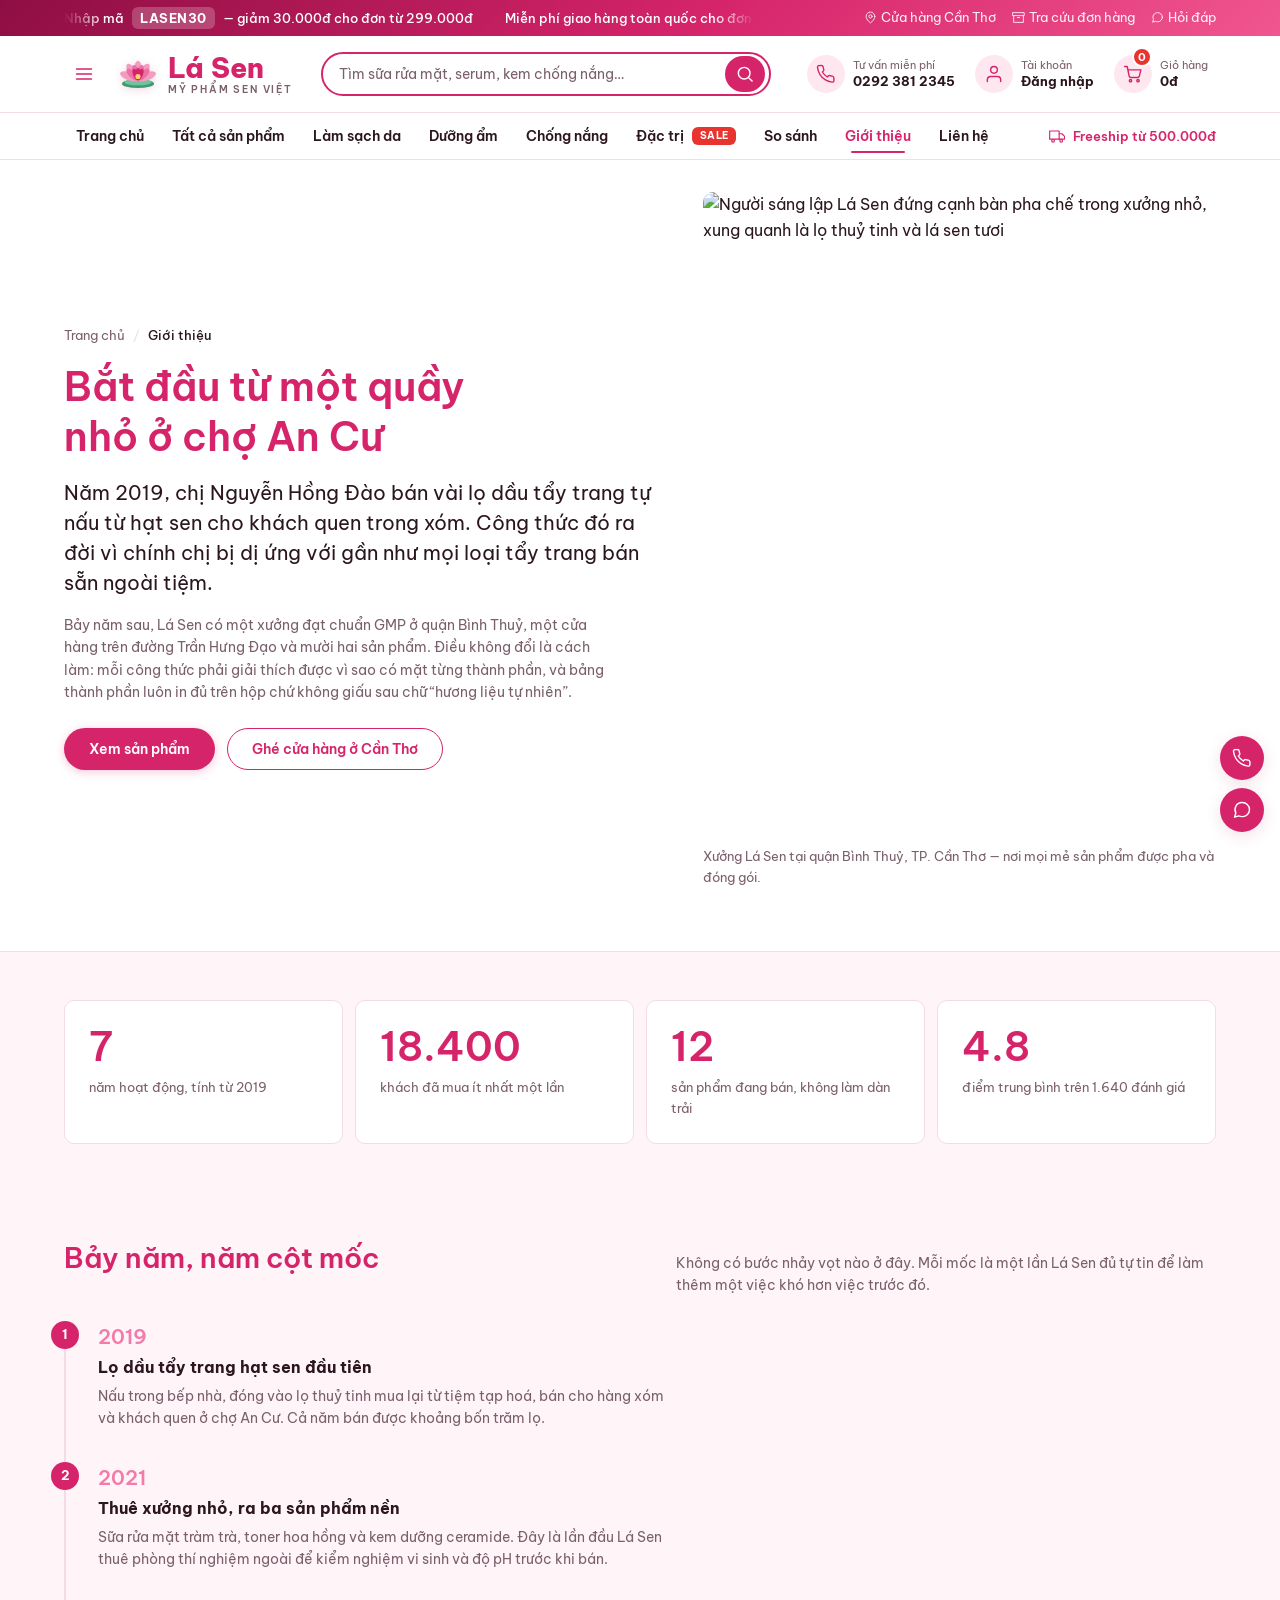
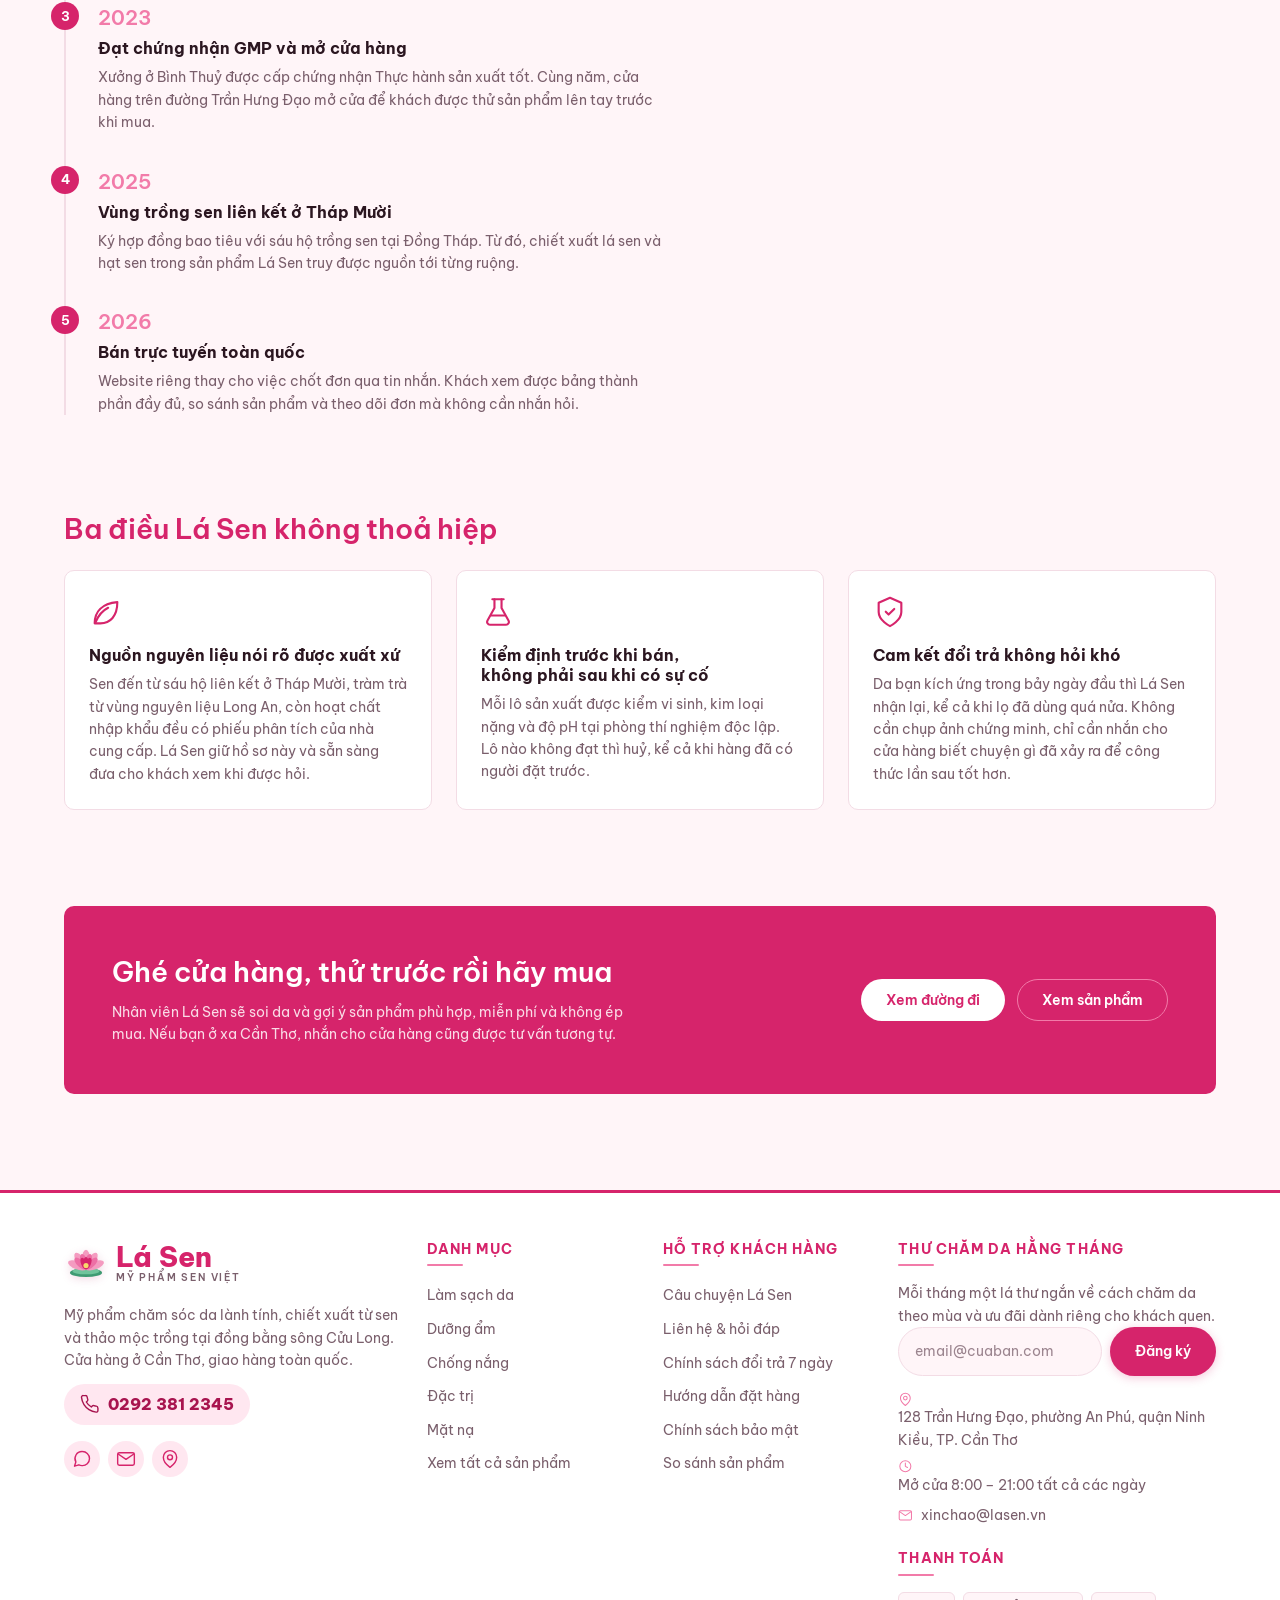
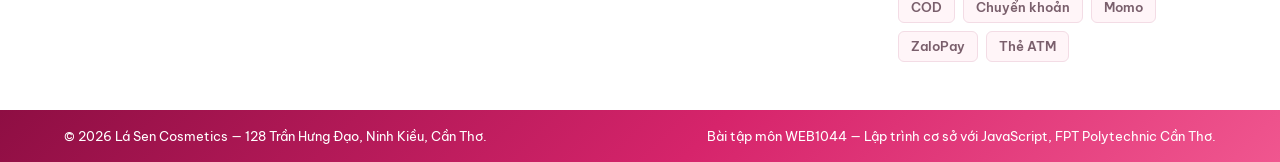
==== commit 4f4f4663: "add new logo" ====
--- a/about.html
+++ b/about.html
@@ -13,7 +13,32 @@
 
 <!-- ===== Kho icon dùng chung (inline SVG, tham chiếu bằng <use href="#i-...">) ===== -->
 <svg class="sprite" aria-hidden="true" focusable="false" xmlns="http://www.w3.org/2000/svg">
-  <symbol id="i-lotus" viewBox="0 0 24 24"><path d="M12 21c5.2-2 8-6 8-11 0-3.2-2.4-6.2-8-8-5.6 1.8-8 4.8-8 8 0 5 2.8 9 8 11z"/><path d="M12 21V7"/><path d="M12 13.5c-2-1-3.4-2.6-4-4.5"/><path d="M12 13.5c2-1 3.4-2.6 4-4.5"/></symbol>
+  <!-- Logo hoa sen: dựng bằng ellipse xoay quanh gốc (24, 30.5), cùng ngôn
+       ngữ hình với hoa sen trong minh hoạ banner. Màu tô nằm trên hình nên
+       icon này không ăn theo currentColor như các icon nét khác. -->
+  <symbol id="i-lotus" viewBox="0 0 48 48">
+    <ellipse cx="24" cy="34.5" rx="17.5" ry="4.8" fill="#3E9B72"/>
+    <ellipse cx="24" cy="32.9" rx="14.6" ry="3.5" fill="#6FC49B"/>
+    <g fill="#F49BC0">
+      <ellipse cx="24" cy="20" rx="4.4" ry="10.5" transform="rotate(-68 24 30.5)"/>
+      <ellipse cx="24" cy="20" rx="4.4" ry="10.5" transform="rotate(-34 24 30.5)"/>
+      <ellipse cx="24" cy="20" rx="4.4" ry="10.5"/>
+      <ellipse cx="24" cy="20" rx="4.4" ry="10.5" transform="rotate(34 24 30.5)"/>
+      <ellipse cx="24" cy="20" rx="4.4" ry="10.5" transform="rotate(68 24 30.5)"/>
+    </g>
+    <g fill="#ED6FA5">
+      <ellipse cx="24" cy="22.1" rx="3.7" ry="8.6" transform="rotate(-46 24 30.5)"/>
+      <ellipse cx="24" cy="22.1" rx="3.7" ry="8.6" transform="rotate(-16 24 30.5)"/>
+      <ellipse cx="24" cy="22.1" rx="3.7" ry="8.6" transform="rotate(16 24 30.5)"/>
+      <ellipse cx="24" cy="22.1" rx="3.7" ry="8.6" transform="rotate(46 24 30.5)"/>
+    </g>
+    <g fill="#D6246B">
+      <ellipse cx="24" cy="24.1" rx="3" ry="6.6" transform="rotate(-22 24 30.5)"/>
+      <ellipse cx="24" cy="24.1" rx="3" ry="6.6"/>
+      <ellipse cx="24" cy="24.1" rx="3" ry="6.6" transform="rotate(22 24 30.5)"/>
+    </g>
+    <circle cx="24" cy="26.7" r="2.8" fill="#F8D86A"/>
+  </symbol>
   <symbol id="i-menu" viewBox="0 0 24 24"><path d="M3 6h18M3 12h18M3 18h18"/></symbol>
   <symbol id="i-close" viewBox="0 0 24 24"><path d="M18 6L6 18M6 6l12 12"/></symbol>
   <symbol id="i-cart" viewBox="0 0 24 24"><circle cx="9" cy="20" r="1.4"/><circle cx="18" cy="20" r="1.4"/><path d="M2 3h3l2.4 11.6a2 2 0 0 0 2 1.6h8.2a2 2 0 0 0 2-1.6L21.5 7H6"/></symbol>
--- a/css/components.css
+++ b/css/components.css
@@ -320,15 +320,17 @@
   transform: scale(1.04);
 }
 
+/* Khác các icon nét: hoa sen là hình tô màu sẵn nên không dùng currentColor */
 .logo__mark {
-  width: 34px;
-  height: 34px;
+  width: 44px;
+  height: 44px;
   flex: none;
-  fill: none;
-  stroke: currentColor;
-  stroke-width: 1.5;
-  stroke-linecap: round;
-  stroke-linejoin: round;
+  filter: drop-shadow(0 2px 4px rgba(168, 20, 79, 0.16));
+  transition: transform 0.45s var(--ease-spring);
+}
+
+.logo:hover .logo__mark {
+  transform: rotate(-8deg);
 }
 
 .logo__text {
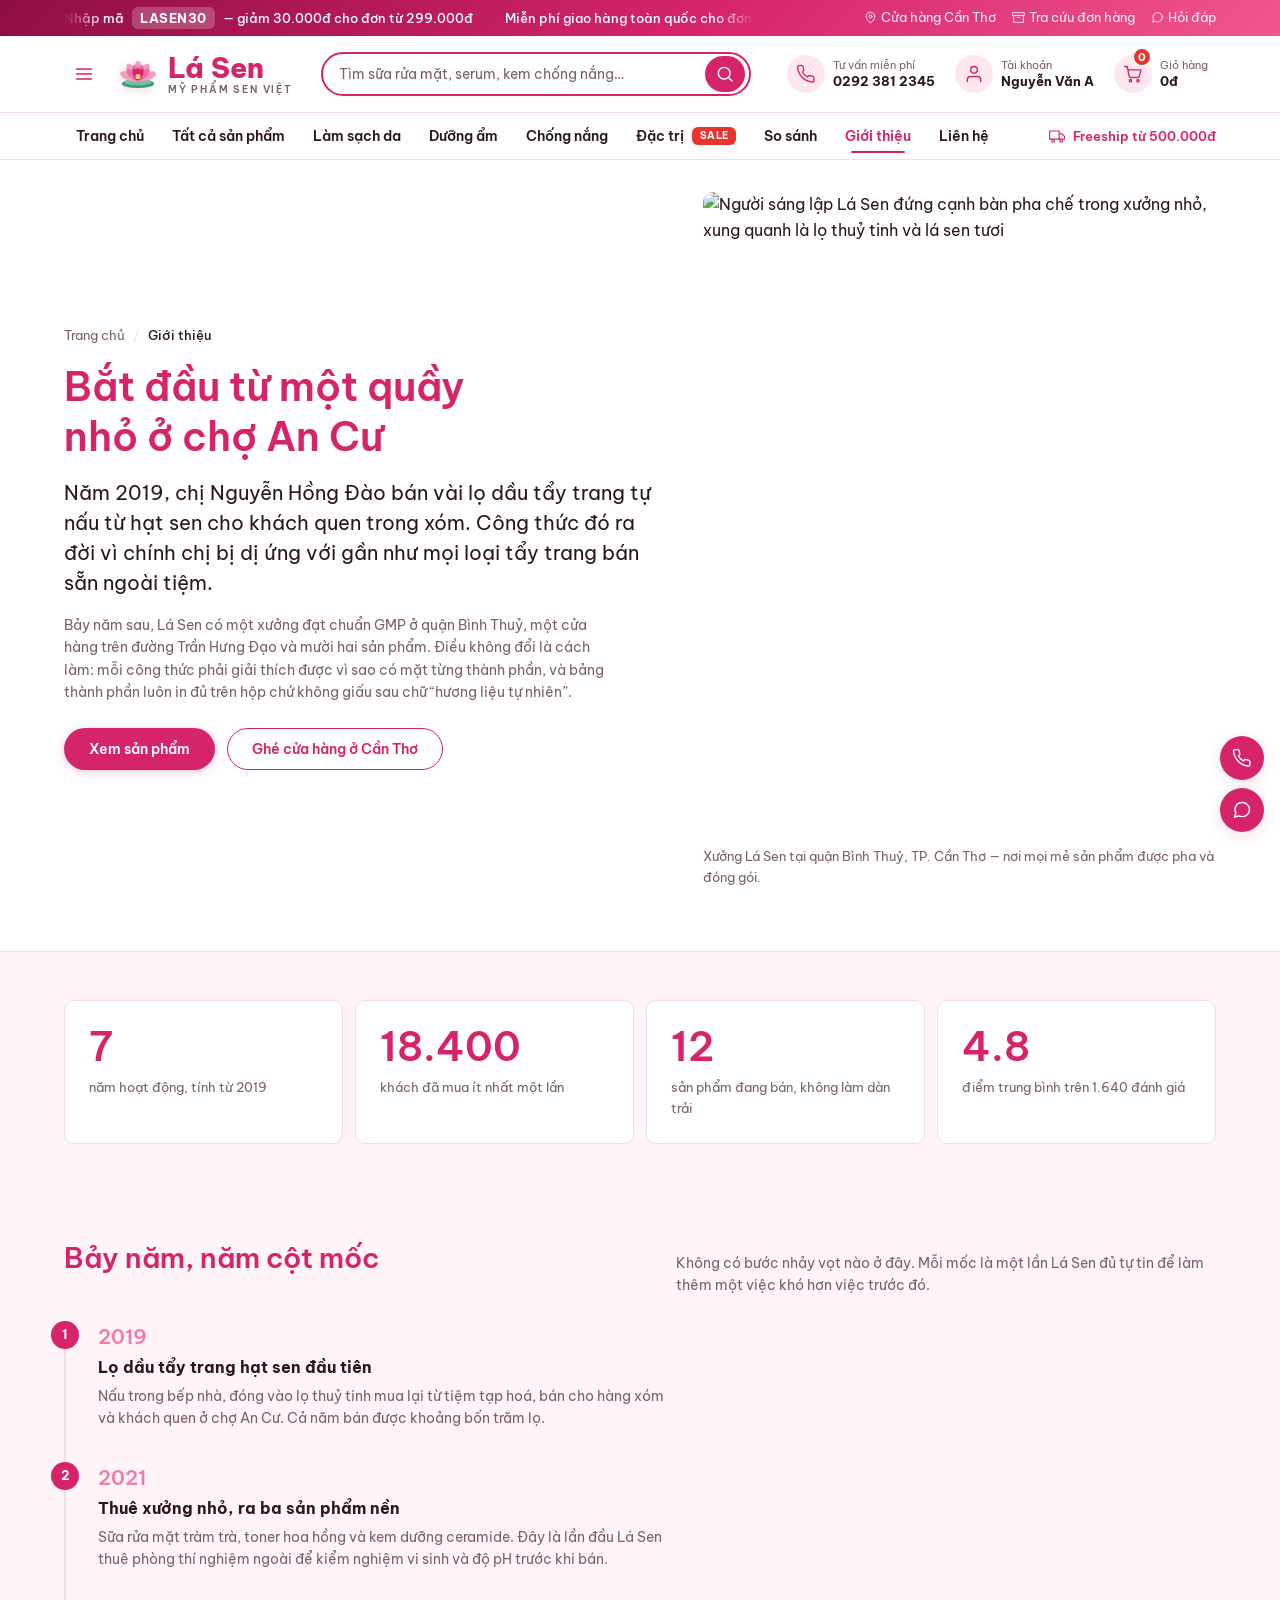
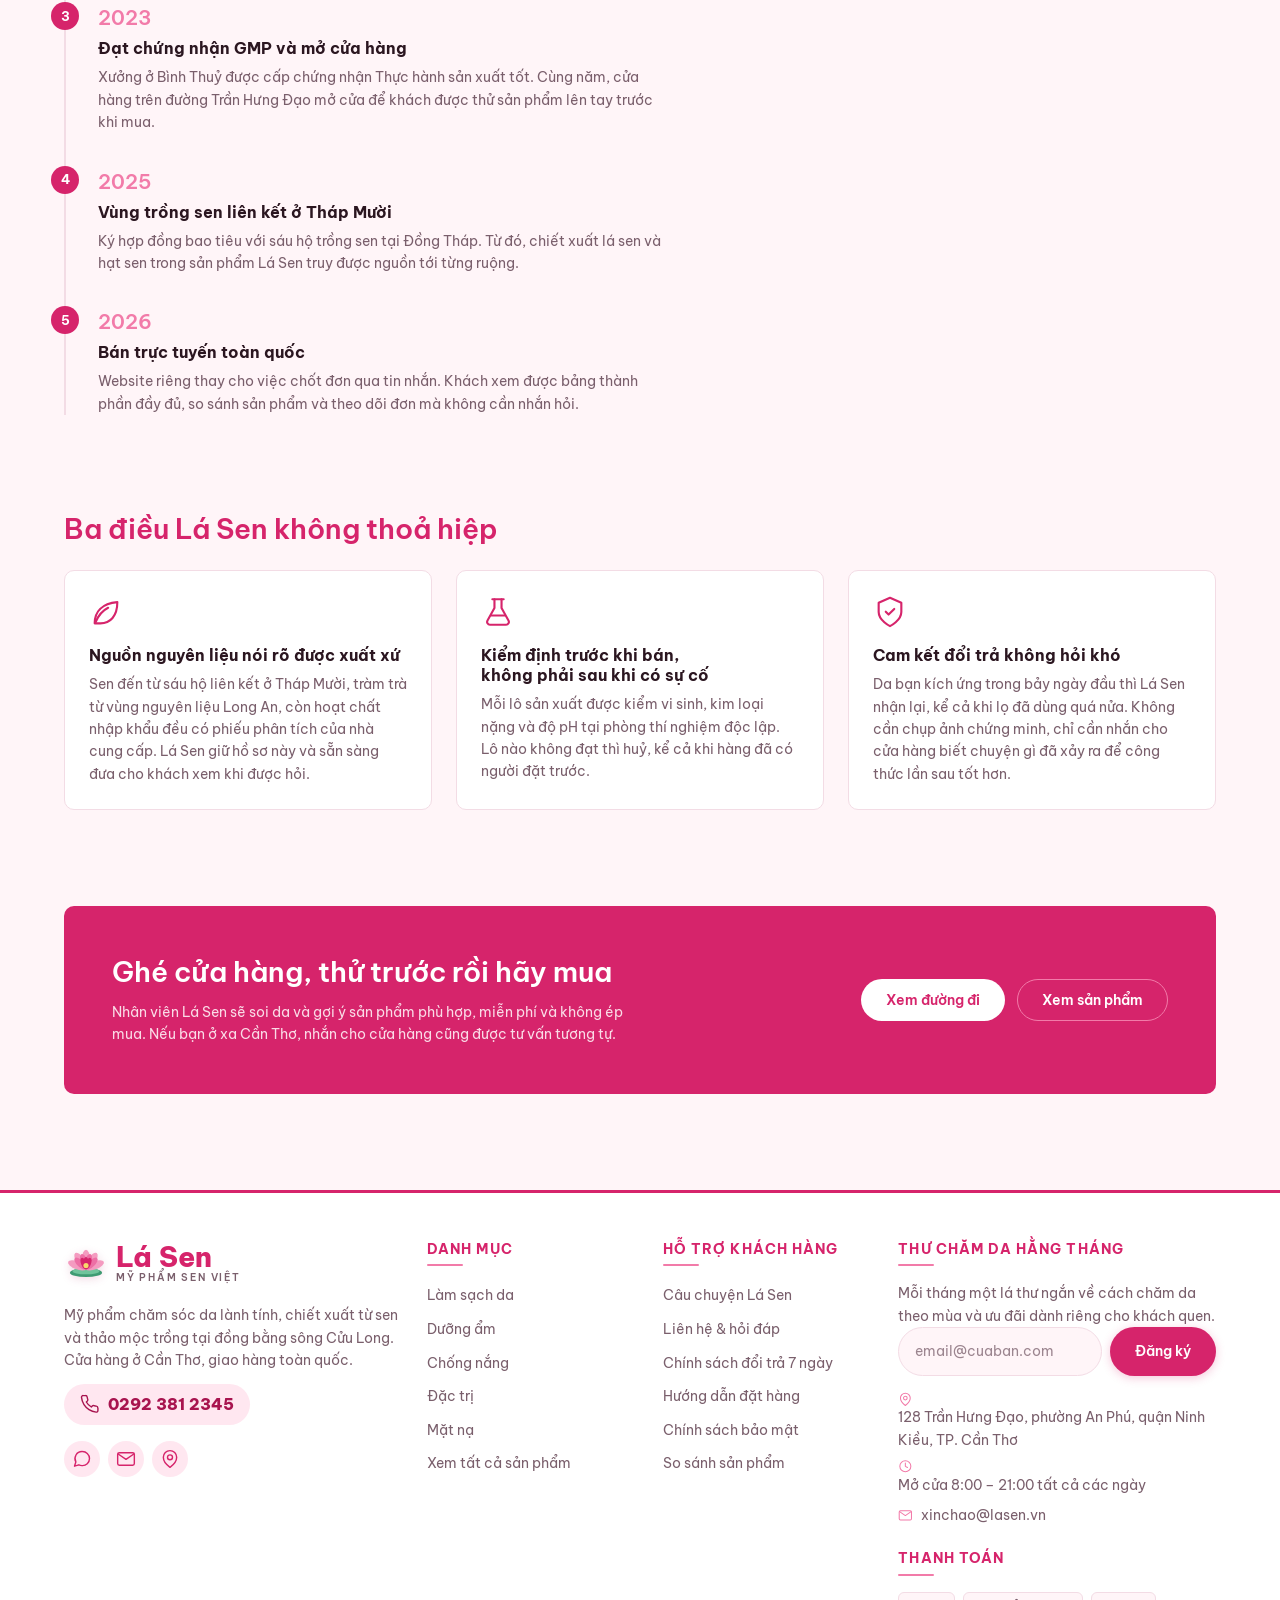
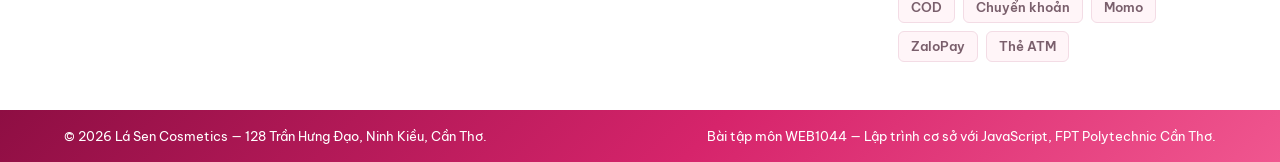
==== commit 59d9652e: "Overwrite remote with current source" ====
--- a/about.html
+++ b/about.html
@@ -251,7 +251,7 @@
       </div>
 
       <figure class="about-hero__figure">
-        <img class="about-hero__img" src="https://picsum.photos/seed/lasen-about/900/1100" alt="Người sáng lập Lá Sen đứng cạnh bàn pha chế trong xưởng nhỏ, xung quanh là lọ thuỷ tinh và lá sen tươi">
+        <img class="about-hero__img" src="https://images.unsplash.com/photo-1599305090598-fe179d501227?w=800&q=80" alt="Người sáng lập Lá Sen đứng cạnh bàn pha chế trong xưởng nhỏ, xung quanh là lọ thuỷ tinh và lá sen tươi">
         <figcaption class="about-hero__caption">Xưởng Lá Sen tại quận Bình Thuỷ, TP. Cần Thơ — nơi mọi mẻ sản phẩm được pha và đóng gói.</figcaption>
       </figure>
     </div>
@@ -504,5 +504,6 @@
   <!-- Nơi JS chèn thông báo ngắn -->
   <div class="toast-stack" aria-live="polite" aria-atomic="true" data-toast></div>
 
+<script type="module" src="js/app.js"></script>
 </body>
 </html>
--- a/css/base.css
+++ b/css/base.css
@@ -10,90 +10,139 @@
      Hồng sen đậm  = màu chủ đạo, nút và tiêu đề
      Hồng phấn     = nền dịu, viền, chip
      Đỏ            = giá sale và flash sale, chỉ dùng cho con số  */
-  --c-primary:      #D6246B;   /* hồng sen đậm — màu chủ đạo */
-  --c-primary-dark: #A8144F;   /* hồng mận — hover, nhấn mạnh */
-  --c-primary-soft: #F27BA9;   /* hồng trung — viền, icon phụ */
-  --c-primary-tint: #FFE7F0;   /* hồng phấn — nền chip, badge mềm */
-  --c-paper:        #FFF5F8;   /* nền trang ngả hồng */
-  --c-surface:      #FFFFFF;   /* nền thẻ, ô nhập */
-  --c-ink:          #2B1620;   /* mực đậm ngả mận */
-  --c-ink-muted:    #7A5F6C;   /* chữ phụ */
-  --c-sale:         #E8342F;   /* đỏ — giá sale, flash sale, lỗi */
-  --c-line:         #F3DCE5;   /* đường kẻ, viền */
-  --c-gold:         #E9A23B;   /* vàng — sao đánh giá, huy hiệu */
-  --c-gold-soft:    #F7D69A;   /* vàng nhạt — hover, glow */
-  --c-green:        #2E8B62;   /* xanh lá sen — chi tiết phụ trên banner */
+  --c-primary: #D6246B;
+  /* hồng sen đậm — màu chủ đạo */
+  --c-primary-dark: #A8144F;
+  /* hồng mận — hover, nhấn mạnh */
+  --c-primary-soft: #F27BA9;
+  /* hồng trung — viền, icon phụ */
+  --c-primary-tint: #FFE7F0;
+  /* hồng phấn — nền chip, badge mềm */
+  --c-paper: #FFF5F8;
+  /* nền trang ngả hồng */
+  --c-surface: #FFFFFF;
+  /* nền thẻ, ô nhập */
+  --c-ink: #2B1620;
+  /* mực đậm ngả mận */
+  --c-ink-muted: #7A5F6C;
+  /* chữ phụ */
+  --c-sale: #E8342F;
+  /* đỏ — giá sale, flash sale, lỗi */
+  --c-line: #F3DCE5;
+  /* đường kẻ, viền */
+  --c-gold: #E9A23B;
+  /* vàng — sao đánh giá, huy hiệu */
+  --c-gold-soft: #F7D69A;
+  /* vàng nhạt — hover, glow */
+  --c-green: #2E8B62;
+  /* xanh lá sen — chi tiết phụ trên banner */
 
   /* Chữ */
   --f-body: 'Be Vietnam Pro', system-ui, sans-serif;
   --f-head: 'Be Vietnam Pro', system-ui, sans-serif;
 
-  --fs-xs:   0.8125rem;
-  --fs-sm:   0.875rem;
+  --fs-xs: 0.8125rem;
+  --fs-sm: 0.875rem;
   --fs-base: 1rem;
-  --fs-lg:   1.25rem;
-  --fs-xl:   1.75rem;
-  --fs-2xl:  2.5rem;
+  --fs-lg: 1.25rem;
+  --fs-xl: 1.75rem;
+  --fs-2xl: 2.5rem;
 
   /* Khoảng cách — thang 4px */
-  --sp-1: 0.25rem;  --sp-2: 0.5rem;  --sp-3: 0.75rem;
-  --sp-4: 1rem;     --sp-6: 1.5rem;  --sp-8: 2rem;
-  --sp-12: 3rem;    --sp-16: 4rem;
+  --sp-1: 0.25rem;
+  --sp-2: 0.5rem;
+  --sp-3: 0.75rem;
+  --sp-4: 1rem;
+  --sp-6: 1.5rem;
+  --sp-8: 2rem;
+  --sp-12: 3rem;
+  --sp-16: 4rem;
 
   /* Khác */
-  --radius:    10px;
+  --radius: 10px;
   --radius-sm: 6px;
   --radius-pill: 999px;
-  --shadow:    0 2px 8px rgba(168, 20, 79, 0.10);
+  --shadow: 0 2px 8px rgba(168, 20, 79, 0.10);
   --container: 1200px;
-  --header-h:  76px;
-  --catnav-h:  46px;
+  --header-h: 76px;
+  --catnav-h: 46px;
 
   /* ── Premium tokens ── */
-  --shadow-sm:   0 1px 3px rgba(168, 20, 79, 0.08);
-  --shadow-md:   0 4px 16px rgba(168, 20, 79, 0.13);
-  --shadow-lg:   0 8px 32px rgba(168, 20, 79, 0.16);
+  --shadow-sm: 0 1px 3px rgba(168, 20, 79, 0.08);
+  --shadow-md: 0 4px 16px rgba(168, 20, 79, 0.13);
+  --shadow-lg: 0 8px 32px rgba(168, 20, 79, 0.16);
   --shadow-glow: 0 0 20px rgba(214, 36, 107, 0.28);
   --shadow-card-hover: 0 12px 28px rgba(168, 20, 79, 0.16);
 
   --grad-primary: linear-gradient(135deg, #8E0E43 0%, #D6246B 55%, #F0568F 100%);
-  --grad-warm:    linear-gradient(135deg, #D6246B 0%, #F27BA9 100%);
-  --grad-flash:   linear-gradient(90deg, #E8342F 0%, #F0568F 45%, #D6246B 100%);
-  --grad-shine:   linear-gradient(105deg, transparent 40%, rgba(255,255,255,0.22) 50%, transparent 60%);
+  --grad-warm: linear-gradient(135deg, #D6246B 0%, #F27BA9 100%);
+  --grad-flash: linear-gradient(90deg, #E8342F 0%, #F0568F 45%, #D6246B 100%);
+  --grad-shine: linear-gradient(105deg, transparent 40%, rgba(255, 255, 255, 0.22) 50%, transparent 60%);
 
   --ease-spring: cubic-bezier(0.34, 1.56, 0.64, 1);
-  --ease-out:    cubic-bezier(0.22, 0.61, 0.36, 1);
-
-  --glass-bg:   rgba(255, 255, 255, 0.94);
+  --ease-out: cubic-bezier(0.22, 0.61, 0.36, 1);
+
+  --glass-bg: rgba(255, 255, 255, 0.94);
   --glass-blur: 14px;
 }
 
 /* ---------- Keyframes ---------- */
 
 @keyframes fadeInUp {
-  from { opacity: 0; transform: translateY(18px); }
-  to   { opacity: 1; transform: translateY(0); }
+  from {
+    opacity: 0;
+    transform: translateY(18px);
+  }
+
+  to {
+    opacity: 1;
+    transform: translateY(0);
+  }
 }
 
 @keyframes shimmer {
-  0%   { background-position: -200% center; }
-  100% { background-position: 200% center; }
+  0% {
+    background-position: -200% center;
+  }
+
+  100% {
+    background-position: 200% center;
+  }
 }
 
 @keyframes pulseGlow {
-  0%, 100% { box-shadow: 0 0 0 0 rgba(214, 36, 107, 0.30); }
-  50%      { box-shadow: 0 0 12px 4px rgba(214, 36, 107, 0.14); }
+
+  0%,
+  100% {
+    box-shadow: 0 0 0 0 rgba(214, 36, 107, 0.30);
+  }
+
+  50% {
+    box-shadow: 0 0 12px 4px rgba(214, 36, 107, 0.14);
+  }
 }
 
 /* Dùng cho tia sét ở tiêu đề flash sale */
 @keyframes throb {
-  0%, 100% { transform: scale(1); }
-  50%      { transform: scale(1.08); }
+
+  0%,
+  100% {
+    transform: scale(1);
+  }
+
+  50% {
+    transform: scale(1.08);
+  }
 }
 
 @keyframes marquee {
-  from { transform: translateX(0); }
-  to   { transform: translateX(-50%); }
+  from {
+    transform: translateX(0);
+  }
+
+  to {
+    transform: translateX(-50%);
+  }
 }
 
 /* ---------- Reset ---------- */
@@ -190,15 +239,34 @@
   text-wrap: balance;
 }
 
-h1 { font-size: var(--fs-xl); }
-h2 { font-size: var(--fs-lg); }
-h3 { font-size: var(--fs-base); }
-h4 { font-size: var(--fs-sm); }
+h1 {
+  font-size: var(--fs-xl);
+}
+
+h2 {
+  font-size: var(--fs-lg);
+}
+
+h3 {
+  font-size: var(--fs-base);
+}
+
+h4 {
+  font-size: var(--fs-sm);
+}
 
 @media (min-width: 768px) {
-  h1 { font-size: var(--fs-2xl); }
-  h2 { font-size: var(--fs-xl); }
-  h3 { font-size: var(--fs-lg); }
+  h1 {
+    font-size: var(--fs-2xl);
+  }
+
+  h2 {
+    font-size: var(--fs-xl);
+  }
+
+  h3 {
+    font-size: var(--fs-lg);
+  }
 }
 
 p {
@@ -355,4 +423,4 @@
     transition-duration: 0.01ms !important;
     scroll-behavior: auto !important;
   }
-}
+}
--- a/css/components.css
+++ b/css/components.css
@@ -1263,6 +1263,11 @@
   color: var(--c-ink);
 }
 
+/* Số lượt đánh giá — nhạt hơn điểm số để mắt đọc điểm trước */
+.rating__count {
+  color: var(--c-ink-muted);
+}
+
 .chip {
   padding: var(--sp-2) var(--sp-4);
   border: 1px solid var(--c-line);
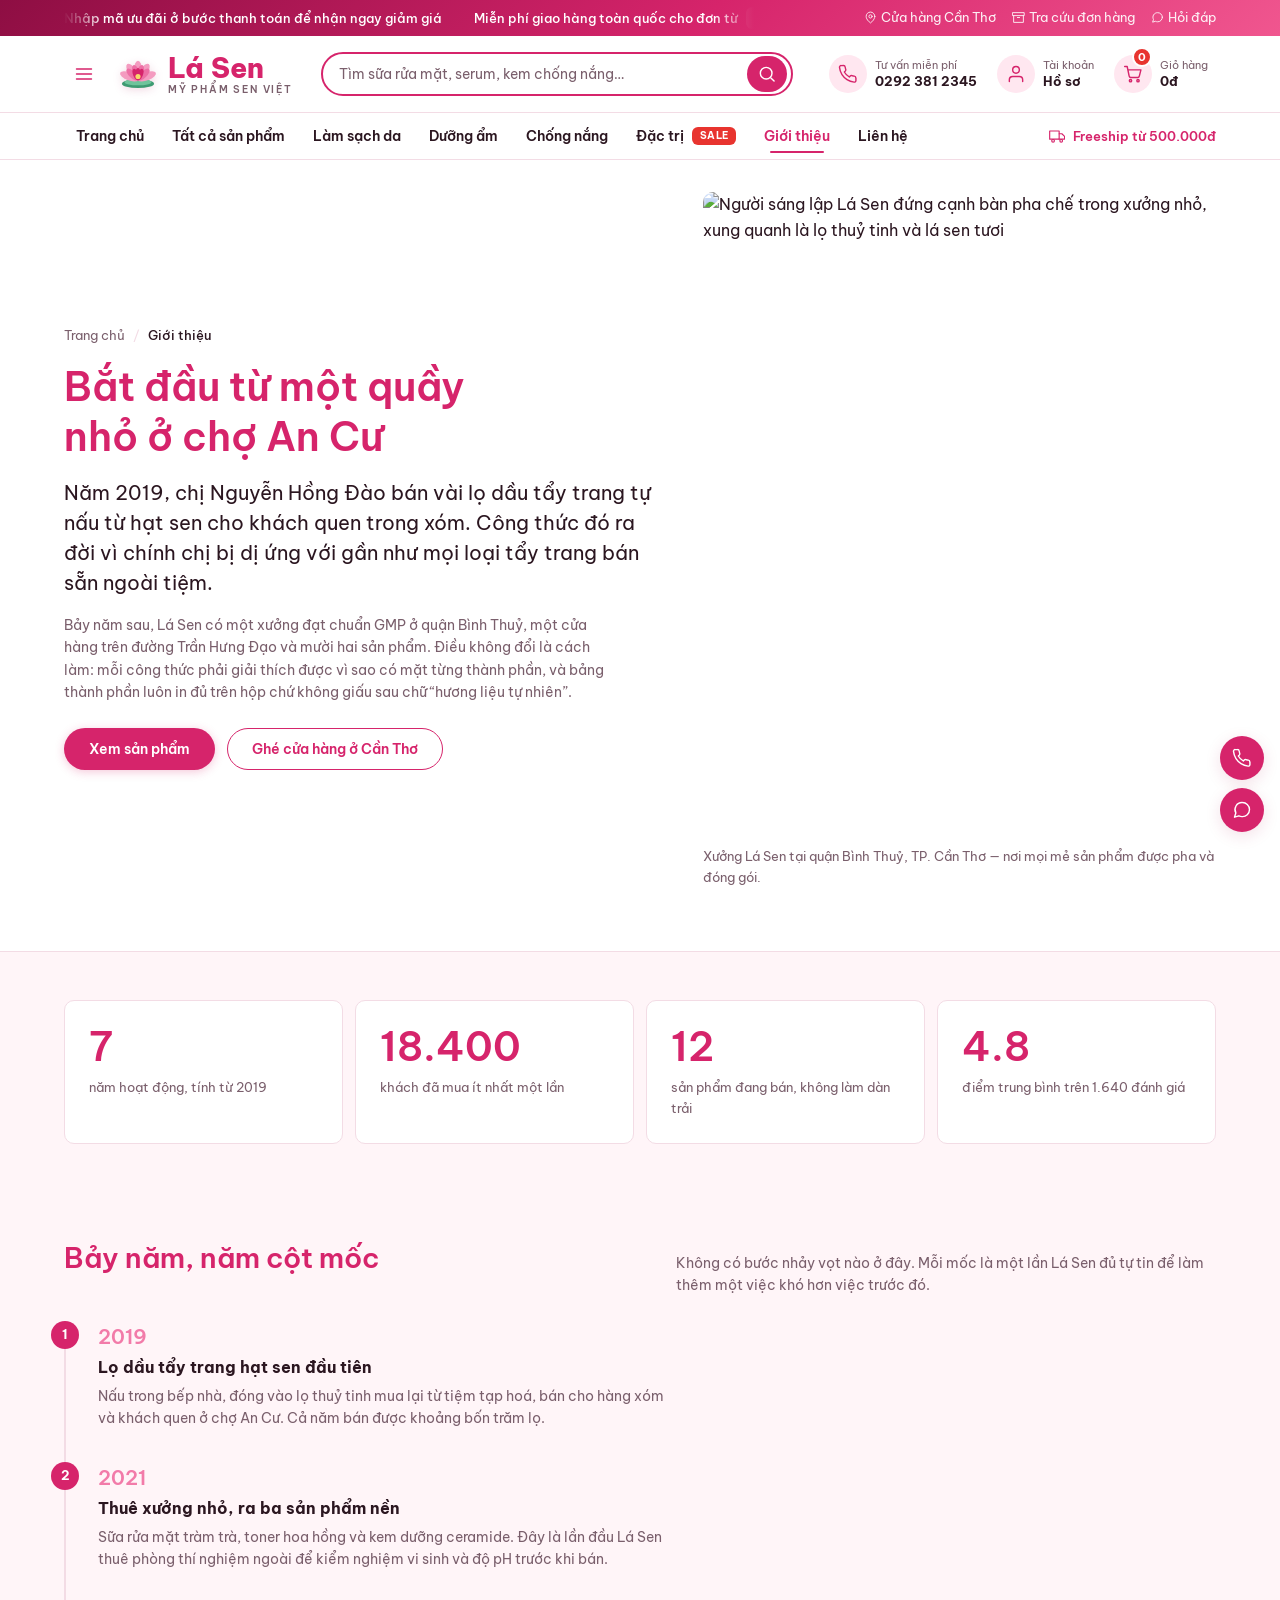
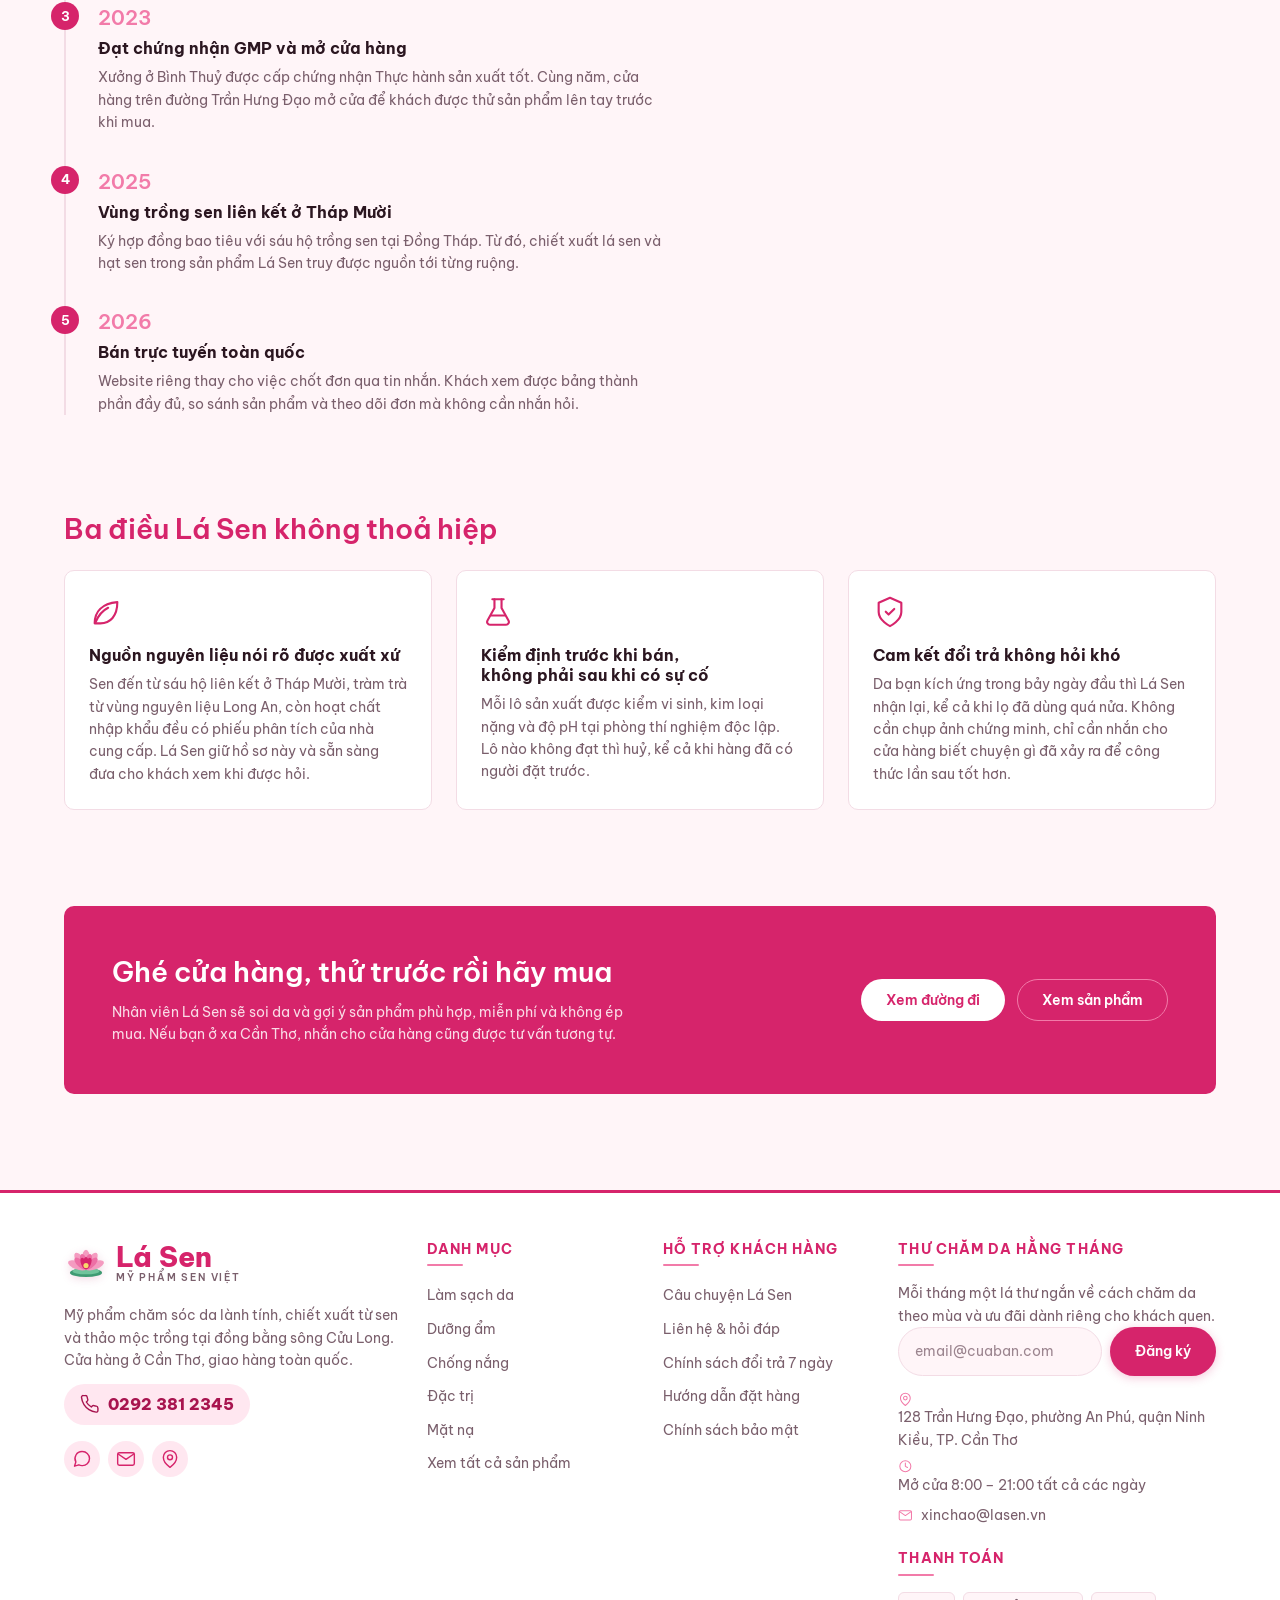
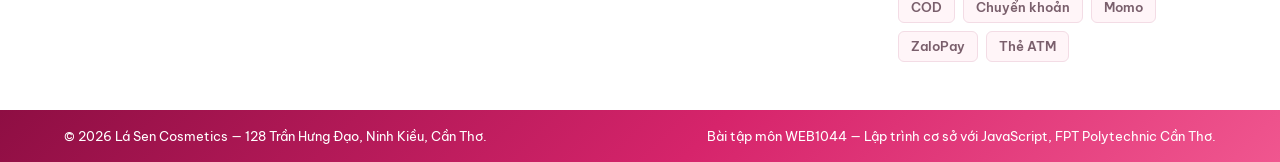
==== commit f56e4564: "Refactor storefront modules and JSON data with UI cleanup" ====
--- a/about.html
+++ b/about.html
@@ -11,80 +11,7 @@
 </head>
 <body>
 
-<!-- ===== Kho icon dùng chung (inline SVG, tham chiếu bằng <use href="#i-...">) ===== -->
-<svg class="sprite" aria-hidden="true" focusable="false" xmlns="http://www.w3.org/2000/svg">
-  <!-- Logo hoa sen: dựng bằng ellipse xoay quanh gốc (24, 30.5), cùng ngôn
-       ngữ hình với hoa sen trong minh hoạ banner. Màu tô nằm trên hình nên
-       icon này không ăn theo currentColor như các icon nét khác. -->
-  <symbol id="i-lotus" viewBox="0 0 48 48">
-    <ellipse cx="24" cy="34.5" rx="17.5" ry="4.8" fill="#3E9B72"/>
-    <ellipse cx="24" cy="32.9" rx="14.6" ry="3.5" fill="#6FC49B"/>
-    <g fill="#F49BC0">
-      <ellipse cx="24" cy="20" rx="4.4" ry="10.5" transform="rotate(-68 24 30.5)"/>
-      <ellipse cx="24" cy="20" rx="4.4" ry="10.5" transform="rotate(-34 24 30.5)"/>
-      <ellipse cx="24" cy="20" rx="4.4" ry="10.5"/>
-      <ellipse cx="24" cy="20" rx="4.4" ry="10.5" transform="rotate(34 24 30.5)"/>
-      <ellipse cx="24" cy="20" rx="4.4" ry="10.5" transform="rotate(68 24 30.5)"/>
-    </g>
-    <g fill="#ED6FA5">
-      <ellipse cx="24" cy="22.1" rx="3.7" ry="8.6" transform="rotate(-46 24 30.5)"/>
-      <ellipse cx="24" cy="22.1" rx="3.7" ry="8.6" transform="rotate(-16 24 30.5)"/>
-      <ellipse cx="24" cy="22.1" rx="3.7" ry="8.6" transform="rotate(16 24 30.5)"/>
-      <ellipse cx="24" cy="22.1" rx="3.7" ry="8.6" transform="rotate(46 24 30.5)"/>
-    </g>
-    <g fill="#D6246B">
-      <ellipse cx="24" cy="24.1" rx="3" ry="6.6" transform="rotate(-22 24 30.5)"/>
-      <ellipse cx="24" cy="24.1" rx="3" ry="6.6"/>
-      <ellipse cx="24" cy="24.1" rx="3" ry="6.6" transform="rotate(22 24 30.5)"/>
-    </g>
-    <circle cx="24" cy="26.7" r="2.8" fill="#F8D86A"/>
-  </symbol>
-  <symbol id="i-menu" viewBox="0 0 24 24"><path d="M3 6h18M3 12h18M3 18h18"/></symbol>
-  <symbol id="i-close" viewBox="0 0 24 24"><path d="M18 6L6 18M6 6l12 12"/></symbol>
-  <symbol id="i-cart" viewBox="0 0 24 24"><circle cx="9" cy="20" r="1.4"/><circle cx="18" cy="20" r="1.4"/><path d="M2 3h3l2.4 11.6a2 2 0 0 0 2 1.6h8.2a2 2 0 0 0 2-1.6L21.5 7H6"/></symbol>
-  <symbol id="i-star" viewBox="0 0 24 24"><path d="M12 2.6l2.9 5.9 6.5.95-4.7 4.6 1.1 6.45L12 17.45 6.2 20.5l1.1-6.45L2.6 9.45l6.5-.95L12 2.6z"/></symbol>
-  <symbol id="i-search" viewBox="0 0 24 24"><circle cx="11" cy="11" r="7"/><path d="M20.5 20.5L16.7 16.7"/></symbol>
-  <symbol id="i-filter" viewBox="0 0 24 24"><path d="M4 21v-6M4 11V3M12 21v-9M12 8V3M20 21v-5M20 12V3M1 15h6M9 8h6M17 16h6"/></symbol>
-  <symbol id="i-chevron-left" viewBox="0 0 24 24"><path d="M15 5l-7 7 7 7"/></symbol>
-  <symbol id="i-chevron-right" viewBox="0 0 24 24"><path d="M9 5l7 7-7 7"/></symbol>
-  <symbol id="i-chevron-down" viewBox="0 0 24 24"><path d="M5 9l7 7 7-7"/></symbol>
-  <symbol id="i-heart" viewBox="0 0 24 24"><path d="M20.6 5a5.2 5.2 0 0 0-7.4 0L12 6.2 10.8 5a5.2 5.2 0 1 0-7.4 7.4l8.6 8.6 8.6-8.6a5.2 5.2 0 0 0 0-7.4z"/></symbol>
-  <symbol id="i-compare" viewBox="0 0 24 24"><path d="M7 4v16M7 4L3.5 7.5M7 4l3.5 3.5M17 20V4M17 20l-3.5-3.5M17 20l3.5-3.5"/></symbol>
-  <symbol id="i-trash" viewBox="0 0 24 24"><path d="M3 6h18M8 6V4h8v2M18.5 6l-1 14H6.5l-1-14M10 10.5v6M14 10.5v6"/></symbol>
-  <symbol id="i-check" viewBox="0 0 24 24"><path d="M20 6L9 17l-5-5"/></symbol>
-  <symbol id="i-shield" viewBox="0 0 24 24"><path d="M12 22s8-4 8-10V5.5L12 2 4 5.5V12c0 6 8 10 8 10z"/><path d="M9 11.8l2 2 4-4"/></symbol>
-  <symbol id="i-truck" viewBox="0 0 24 24"><path d="M1 4.5h14v12H1z"/><path d="M15 8.5h4l4 4v4h-8"/><circle cx="6" cy="19" r="2"/><circle cx="18" cy="19" r="2"/></symbol>
-  <symbol id="i-refresh" viewBox="0 0 24 24"><path d="M22 4v6h-6M2 20v-6h6"/><path d="M19.4 9A8.5 8.5 0 0 0 5.6 6.1L2 10m20 4l-3.6 3.9A8.5 8.5 0 0 1 4.6 15"/></symbol>
-  <symbol id="i-chat" viewBox="0 0 24 24"><path d="M21 11.5a8.4 8.4 0 0 1-9 8.4 8.6 8.6 0 0 1-3.8-.9L3 20.6l1.6-5.1A8.4 8.4 0 0 1 12 3.1a8.4 8.4 0 0 1 9 8.4z"/></symbol>
-  <symbol id="i-eye" viewBox="0 0 24 24"><path d="M1.5 12S5.7 5 12 5s10.5 7 10.5 7-4.2 7-10.5 7S1.5 12 1.5 12z"/><circle cx="12" cy="12" r="3"/></symbol>
-  <symbol id="i-eye-off" viewBox="0 0 24 24"><path d="M10.6 5.2A9.9 9.9 0 0 1 12 5c6.3 0 10.5 7 10.5 7a18 18 0 0 1-2.3 3.2M6.2 6.7A17.6 17.6 0 0 0 1.5 12S5.7 19 12 19a9.9 9.9 0 0 0 4.2-.9"/><path d="M9.9 9.9a3 3 0 0 0 4.2 4.2"/><path d="M2 2l20 20"/></symbol>
-  <symbol id="i-phone" viewBox="0 0 24 24"><path d="M21.5 16.9v2.8a2 2 0 0 1-2.2 2 19.6 19.6 0 0 1-8.5-3 19.3 19.3 0 0 1-6-6 19.6 19.6 0 0 1-3-8.6 2 2 0 0 1 2-2.2H6.6a2 2 0 0 1 2 1.7c.13.95.36 1.9.7 2.8a2 2 0 0 1-.5 2.1L7.6 9.6a16 16 0 0 0 6 6l1.1-1.2a2 2 0 0 1 2.1-.5c.9.34 1.85.57 2.8.7a2 2 0 0 1 1.7 2z"/></symbol>
-  <symbol id="i-mail" viewBox="0 0 24 24"><rect x="2" y="4.5" width="20" height="15" rx="2"/><path d="M2.6 6l9.4 6.4L21.4 6"/></symbol>
-  <symbol id="i-pin" viewBox="0 0 24 24"><path d="M20 10c0 6.5-8 12-8 12s-8-5.5-8-12a8 8 0 0 1 16 0z"/><circle cx="12" cy="10" r="3"/></symbol>
-  <symbol id="i-clock" viewBox="0 0 24 24"><circle cx="12" cy="12" r="9"/><path d="M12 6.5V12l3.5 2"/></symbol>
-  <symbol id="i-box" viewBox="0 0 24 24"><path d="M21 8.5V21H3V8.5M1.5 3h21v5.5h-21zM10 12h4"/></symbol>
-  <symbol id="i-plus" viewBox="0 0 24 24"><path d="M12 5v14M5 12h14"/></symbol>
-  <symbol id="i-minus" viewBox="0 0 24 24"><path d="M5 12h14"/></symbol>
-  <symbol id="i-user" viewBox="0 0 24 24"><path d="M20 21v-2a4 4 0 0 0-4-4H8a4 4 0 0 0-4 4v2"/><circle cx="12" cy="7" r="4"/></symbol>
-  <symbol id="i-arrow-right" viewBox="0 0 24 24"><path d="M4 12h16M14 6l6 6-6 6"/></symbol>
-  <symbol id="i-leaf" viewBox="0 0 24 24"><path d="M4 20c0-8 5-14 16-15 0 10-5 15-12 15H4z"/><path d="M4.5 19.5c2-5 5-8.5 9-10.5"/></symbol>
-  <symbol id="i-flask" viewBox="0 0 24 24"><path d="M9.5 3v6.2L4.6 18a2 2 0 0 0 1.7 3h11.4a2 2 0 0 0 1.7-3l-4.9-8.8V3"/><path d="M8 3h8M7.2 14.5h9.6"/></symbol>
-  <symbol id="i-tag" viewBox="0 0 24 24"><path d="M20.6 13.4l-7.2 7.2a2 2 0 0 1-2.8 0L2.4 12.4V3.4h9l8.2 8.2a2 2 0 0 1 0 1.8z"/><circle cx="7.4" cy="7.4" r="1.3"/></symbol>
-    <symbol id="i-arrow-up" viewBox="0 0 24 24">
-      <path d="M12 20V4M6 10l6-6 6 6" />
-    </symbol>
-    <symbol id="i-bolt" viewBox="0 0 24 24">
-      <path d="M13 2L4.5 13.5H11l-1 8.5 8.5-11.5H12l1-8.5z" />
-    </symbol>
-    <symbol id="i-gift" viewBox="0 0 24 24">
-      <path d="M3 11h18v10H3zM2 7h20v4H2zM12 7v14" />
-      <path d="M12 7S10.5 3 8 3a2.2 2.2 0 0 0 0 4h4zM12 7s1.5-4 4-4a2.2 2.2 0 0 1 0 4h-4z" />
-    </symbol>
-    <symbol id="i-copy" viewBox="0 0 24 24">
-      <rect x="9" y="9" width="12" height="12" rx="2" />
-      <path d="M5 15H4a1 1 0 0 1-1-1V4a1 1 0 0 1 1-1h10a1 1 0 0 1 1 1v1" />
-    </symbol>
-  </svg>
+  <!-- Kho icon SVG dùng chung được nạp tự động từ js/utils/icons.svg qua js/app.js -->
 
 <a class="skip-link" href="#main">Bỏ qua tới nội dung chính</a>
 
@@ -93,10 +20,10 @@
     <div class="container topbar__inner">
       <p class="topbar__promo">
         <span class="topbar__track">
-          <span class="topbar__code">Nhập mã <b>LASEN30</b> — giảm 30.000đ cho đơn từ 299.000đ</span>
+          <span class="topbar__code">Nhập mã ưu đãi ở bước thanh toán để nhận ngay giảm giá</span>
           <span class="topbar__code">Miễn phí giao hàng toàn quốc cho đơn từ <b>500.000đ</b></span>
           <span class="topbar__code">Đổi trả trong <b>7 ngày</b>, kể cả khi lọ đã mở nắp</span>
-          <span class="topbar__code" aria-hidden="true">Nhập mã <b>LASEN30</b> — giảm 30.000đ cho đơn từ 299.000đ</span>
+          <span class="topbar__code" aria-hidden="true">Nhập mã ưu đãi ở bước thanh toán để nhận ngay giảm giá</span>
           <span class="topbar__code" aria-hidden="true">Miễn phí giao hàng toàn quốc cho đơn từ <b>500.000đ</b></span>
           <span class="topbar__code" aria-hidden="true">Đổi trả trong <b>7 ngày</b>, kể cả khi lọ đã mở nắp</span>
         </span>
@@ -173,7 +100,7 @@
           </span>
         </a>
 
-        <a class="header__act" href="login.html">
+        <a class="header__act" href="profile.html">
           <span class="header__act-ico">
             <svg class="icon" aria-hidden="true">
               <use href="#i-user"></use>
@@ -181,7 +108,7 @@
           </span>
           <span class="header__act-txt">
             <span class="header__act-lbl">Tài khoản</span>
-            <span class="header__act-val">Đăng nhập</span>
+            <span class="header__act-val">Hồ sơ</span>
           </span>
         </a>
 
@@ -211,7 +138,6 @@
           <li class="catnav__item"><a class="catnav__link" href="products.html?cat=chong-nang">Chống nắng</a></li>
           <li class="catnav__item"><a class="catnav__link" href="products.html?cat=dac-tri">Đặc trị
               <span class="catnav__tag">Sale</span></a></li>
-          <li class="catnav__item"><a class="catnav__link" href="compare.html" data-nav-key="compare">So sánh</a></li>
           <li class="catnav__item"><a class="catnav__link is-active" aria-current="page" href="about.html" data-nav-key="about">Giới thiệu</a></li>
           <li class="catnav__item"><a class="catnav__link" href="contact.html" data-nav-key="contact">Liên hệ</a></li>
         </ul>
@@ -424,7 +350,6 @@
           <li><a class="footer__link" href="contact.html">Chính sách đổi trả 7 ngày</a></li>
           <li><a class="footer__link" href="contact.html">Hướng dẫn đặt hàng</a></li>
           <li><a class="footer__link" href="contact.html">Chính sách bảo mật</a></li>
-          <li><a class="footer__link" href="compare.html">So sánh sản phẩm</a></li>
         </ul>
       </div>
 
--- a/css/base.css
+++ b/css/base.css
@@ -88,18 +88,6 @@
 
 /* ---------- Keyframes ---------- */
 
-@keyframes fadeInUp {
-  from {
-    opacity: 0;
-    transform: translateY(18px);
-  }
-
-  to {
-    opacity: 1;
-    transform: translateY(0);
-  }
-}
-
 @keyframes shimmer {
   0% {
     background-position: -200% center;
@@ -375,11 +363,6 @@
   stroke-width: 1.7;
   stroke-linecap: round;
   stroke-linejoin: round;
-}
-
-.icon--lg {
-  width: 1.75em;
-  height: 1.75em;
 }
 
 .skip-link {
--- a/css/components.css
+++ b/css/components.css
@@ -854,7 +854,7 @@
   white-space: nowrap;
 }
 
-/* Nút phụ (so sánh) nhạt hơn để không tranh chỗ với nút mua */
+/* Nút phụ (yêu thích) nhạt hơn để không tranh chỗ với nút mua */
 .card__actions .btn--outline {
   border-color: var(--c-line);
   color: var(--c-primary);
@@ -864,6 +864,39 @@
   border-color: var(--c-primary);
   background-color: var(--c-primary);
   color: var(--c-surface);
+}
+
+/* Trạng thái nút yêu thích khi được lưu (active) */
+.card__actions [data-favorite-toggle][aria-pressed="true"],
+.card__actions [data-favorite-toggle].is-active,
+[data-favorite-toggle][aria-pressed="true"],
+[data-favorite-toggle].is-active,
+[data-wishlist].is-active,
+[data-wishlist][aria-pressed="true"] {
+  border-color: var(--c-sale);
+  color: var(--c-sale);
+  background-color: rgba(232, 52, 47, 0.08);
+}
+
+.card__actions [data-favorite-toggle][aria-pressed="true"] .icon,
+.card__actions [data-favorite-toggle].is-active .icon,
+[data-favorite-toggle][aria-pressed="true"] .icon,
+[data-favorite-toggle].is-active .icon,
+[data-wishlist].is-active .icon,
+[data-wishlist][aria-pressed="true"] .icon {
+  fill: currentColor;
+  stroke: currentColor;
+}
+
+.card__actions [data-favorite-toggle][aria-pressed="true"]:hover,
+.card__actions [data-favorite-toggle].is-active:hover,
+[data-favorite-toggle][aria-pressed="true"]:hover,
+[data-favorite-toggle].is-active:hover,
+[data-wishlist].is-active:hover,
+[data-wishlist][aria-pressed="true"]:hover {
+  border-color: var(--c-sale);
+  color: var(--c-sale);
+  background-color: rgba(232, 52, 47, 0.16);
 }
 
 /* Dưới 560px lưới còn 2 cột hẹp — nới chỗ cho hàng nút,
@@ -880,98 +913,6 @@
 
   .card__actions .btn--icon {
     width: 34px;
-  }
-}
-
-/* =========================================================
-   5. SLIDER
-   ========================================================= */
-
-.slider {
-  position: relative;
-  border-radius: var(--radius);
-  overflow: hidden;
-  background-color: var(--c-surface);
-}
-
-.slider__viewport {
-  overflow: hidden;
-}
-
-.slider__track {
-  display: flex;
-  transition: transform 0.45s ease;
-}
-
-.slider__slide {
-  flex: 0 0 100%;
-  min-width: 100%;
-}
-
-/* Đặt ở đáy cùng hàng với dot thay vì giữa chiều cao, để nút không
-   bao giờ đè lên tiêu đề hay đoạn văn của slide. */
-.slider__btn {
-  position: absolute;
-  bottom: var(--sp-2);
-  z-index: 3;
-  display: grid;
-  place-items: center;
-  width: 40px;
-  height: 40px;
-  border-radius: 999px;
-  background-color: var(--c-surface);
-  color: var(--c-primary);
-  box-shadow: var(--shadow);
-  transition: background-color 0.2s ease, color 0.2s ease;
-}
-
-.slider__btn:hover {
-  background-color: var(--c-primary);
-  color: var(--c-surface);
-}
-
-.slider__btn--prev {
-  left: var(--sp-3);
-}
-
-.slider__btn--next {
-  right: var(--sp-3);
-}
-
-.slider__dots {
-  position: absolute;
-  bottom: var(--sp-4);
-  left: 50%;
-  z-index: 3;
-  display: flex;
-  gap: var(--sp-2);
-  padding: var(--sp-2);
-  border-radius: 999px;
-  transform: translateX(-50%);
-}
-
-.slider__dot {
-  width: 10px;
-  height: 10px;
-  border-radius: 999px;
-  background-color: var(--c-surface);
-  border: 1px solid var(--c-line);
-  opacity: 0.6;
-  transition: width 0.25s ease, opacity 0.25s ease;
-}
-
-.slider__dot.is-active {
-  width: 28px;
-  opacity: 1;
-}
-
-@media (min-width: 768px) {
-  .slider__btn--prev {
-    left: var(--sp-6);
-  }
-
-  .slider__btn--next {
-    right: var(--sp-6);
   }
 }
 
@@ -1084,22 +1025,6 @@
   left: var(--sp-3);
   color: var(--c-ink-muted);
   pointer-events: none;
-}
-
-.field__action {
-  position: absolute;
-  right: var(--sp-2);
-  display: grid;
-  place-items: center;
-  width: 34px;
-  height: 34px;
-  border-radius: var(--radius-sm);
-  color: var(--c-ink-muted);
-}
-
-.field__action:hover {
-  color: var(--c-primary);
-  background-color: var(--c-paper);
 }
 
 /* Checkbox / radio */
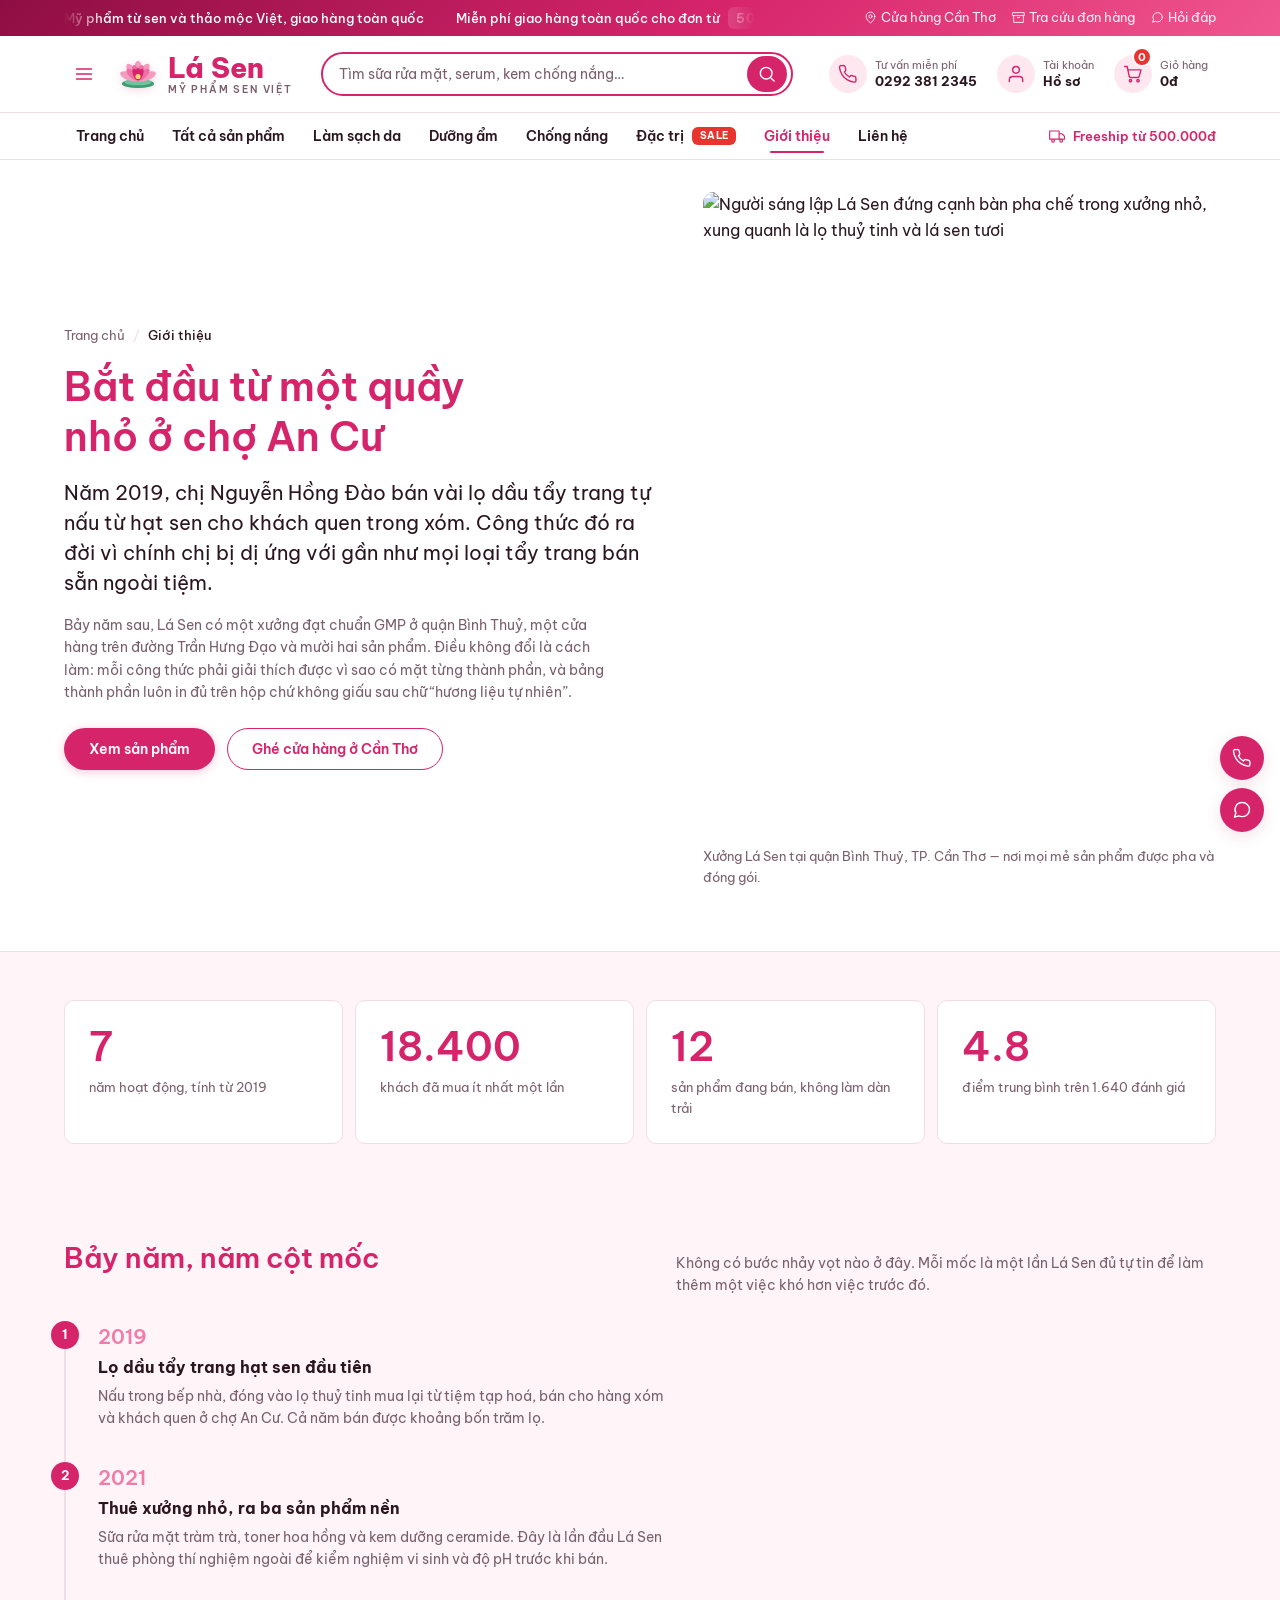
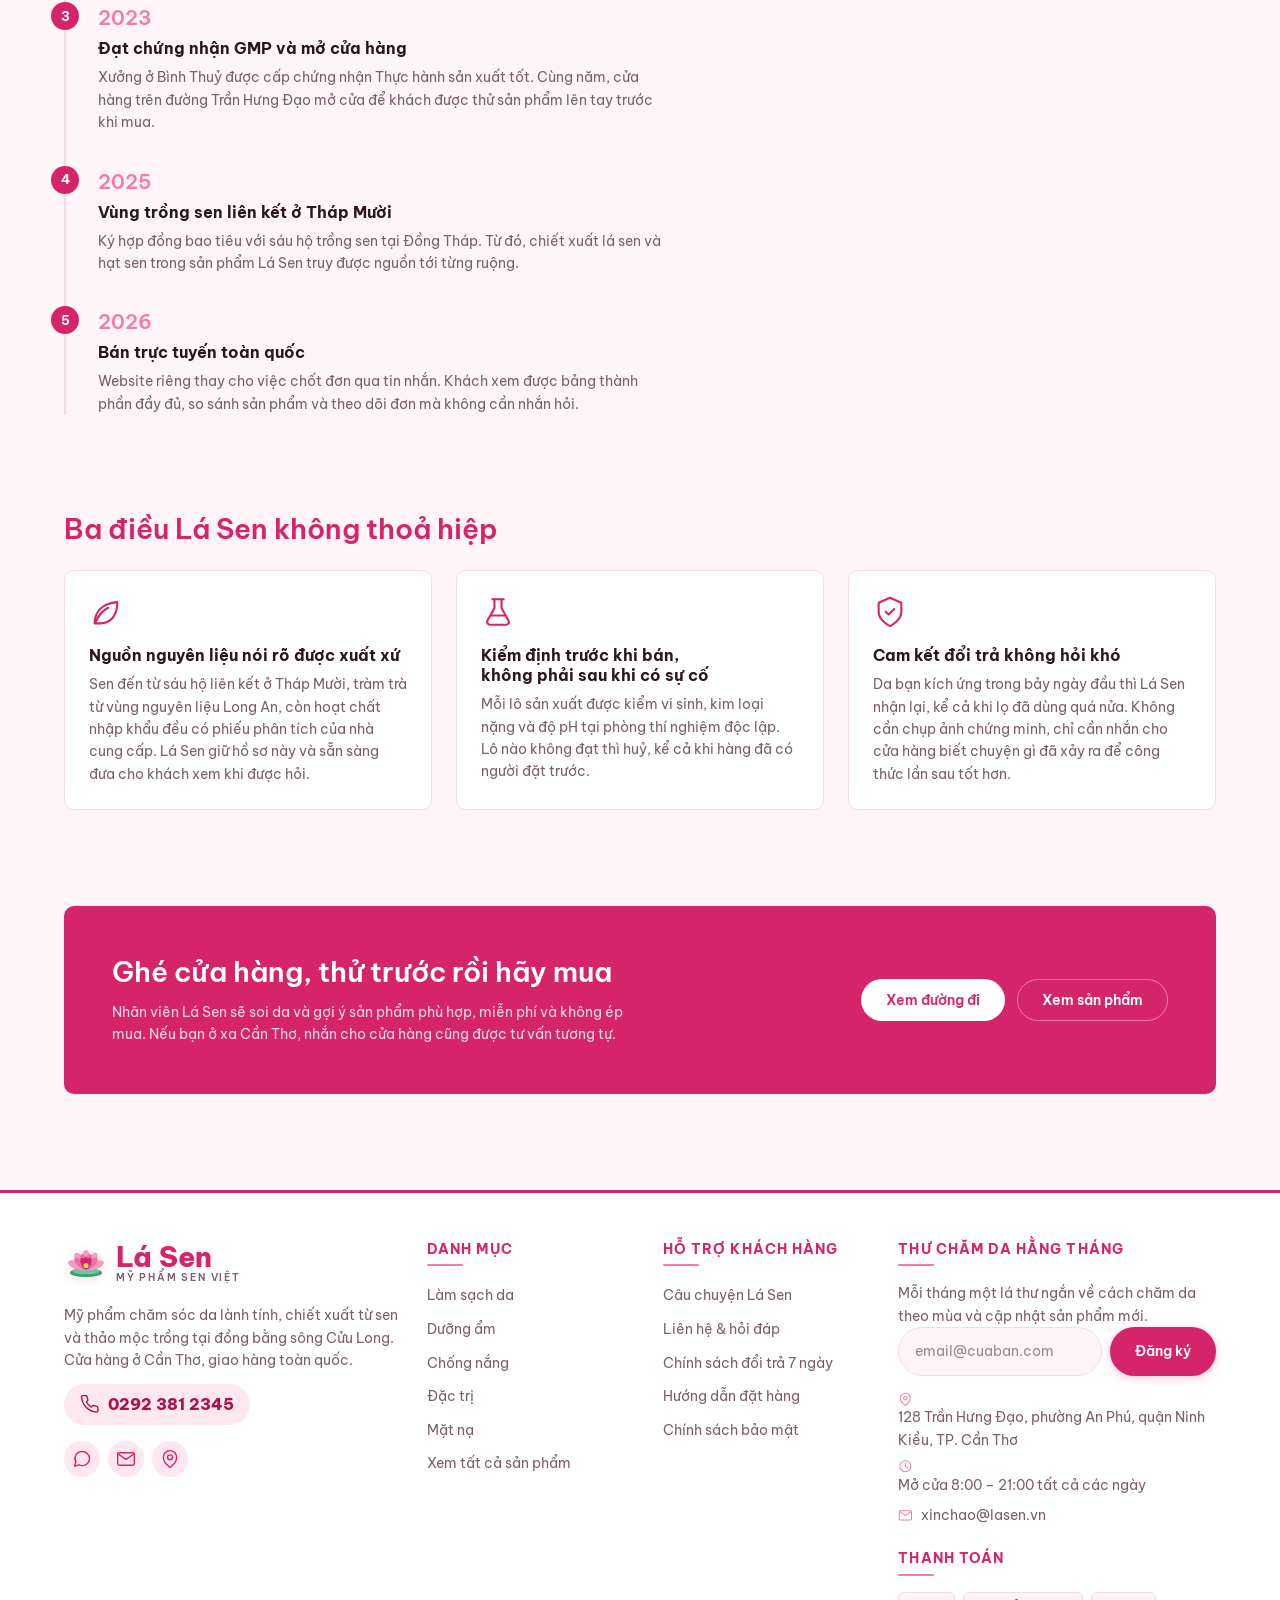
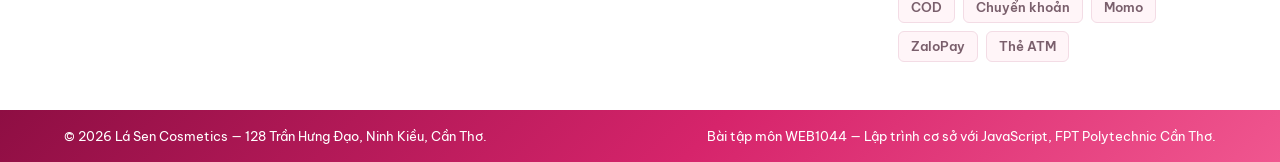
==== commit 3558a745: "Save current storefront updates before simplifying JavaScript" ====
--- a/about.html
+++ b/about.html
@@ -20,12 +20,12 @@
     <div class="container topbar__inner">
       <p class="topbar__promo">
         <span class="topbar__track">
-          <span class="topbar__code">Nhập mã ưu đãi ở bước thanh toán để nhận ngay giảm giá</span>
-          <span class="topbar__code">Miễn phí giao hàng toàn quốc cho đơn từ <b>500.000đ</b></span>
-          <span class="topbar__code">Đổi trả trong <b>7 ngày</b>, kể cả khi lọ đã mở nắp</span>
-          <span class="topbar__code" aria-hidden="true">Nhập mã ưu đãi ở bước thanh toán để nhận ngay giảm giá</span>
-          <span class="topbar__code" aria-hidden="true">Miễn phí giao hàng toàn quốc cho đơn từ <b>500.000đ</b></span>
-          <span class="topbar__code" aria-hidden="true">Đổi trả trong <b>7 ngày</b>, kể cả khi lọ đã mở nắp</span>
+          <span class="topbar__message">Mỹ phẩm từ sen và thảo mộc Việt, giao hàng toàn quốc</span>
+          <span class="topbar__message">Miễn phí giao hàng toàn quốc cho đơn từ <b>500.000đ</b></span>
+          <span class="topbar__message">Đổi trả trong <b>7 ngày</b>, kể cả khi lọ đã mở nắp</span>
+          <span class="topbar__message" aria-hidden="true">Mỹ phẩm từ sen và thảo mộc Việt, giao hàng toàn quốc</span>
+          <span class="topbar__message" aria-hidden="true">Miễn phí giao hàng toàn quốc cho đơn từ <b>500.000đ</b></span>
+          <span class="topbar__message" aria-hidden="true">Đổi trả trong <b>7 ngày</b>, kể cả khi lọ đã mở nắp</span>
         </span>
       </p>
 
@@ -355,7 +355,7 @@
 
       <div class="footer__col">
         <h2 class="footer__title">Thư chăm da hằng tháng</h2>
-        <p class="footer__desc">Mỗi tháng một lá thư ngắn về cách chăm da theo mùa và ưu đãi dành riêng cho khách quen.
+        <p class="footer__desc">Mỗi tháng một lá thư ngắn về cách chăm da theo mùa và cập nhật sản phẩm mới.
         </p>
         <form class="footer__form" data-newsletter-form novalidate>
           <div class="field field--inline">
--- a/css/components.css
+++ b/css/components.css
@@ -134,7 +134,7 @@
   min-height: 36px;
 }
 
-/* Dải mã giảm giá chạy ngang — trên mobile chỉ còn dải này */
+/* Dải thông tin cửa hàng chạy ngang — trên mobile chỉ còn dải này */
 .topbar__promo {
   position: relative;
   flex: 1;
@@ -156,14 +156,14 @@
   animation-play-state: paused;
 }
 
-.topbar__code {
+.topbar__message {
   display: inline-flex;
   align-items: center;
   gap: var(--sp-2);
   font-weight: 500;
 }
 
-.topbar__code b {
+.topbar__message b {
   padding: 1px var(--sp-2);
   border-radius: var(--radius-sm);
   background-color: rgba(255, 255, 255, 0.22);
@@ -1495,10 +1495,6 @@
   text-align: right;
 }
 
-.summary__value--minus {
-  color: var(--c-sale);
-}
-
 .summary__row--total {
   margin-top: var(--sp-2);
   padding-top: var(--sp-4);
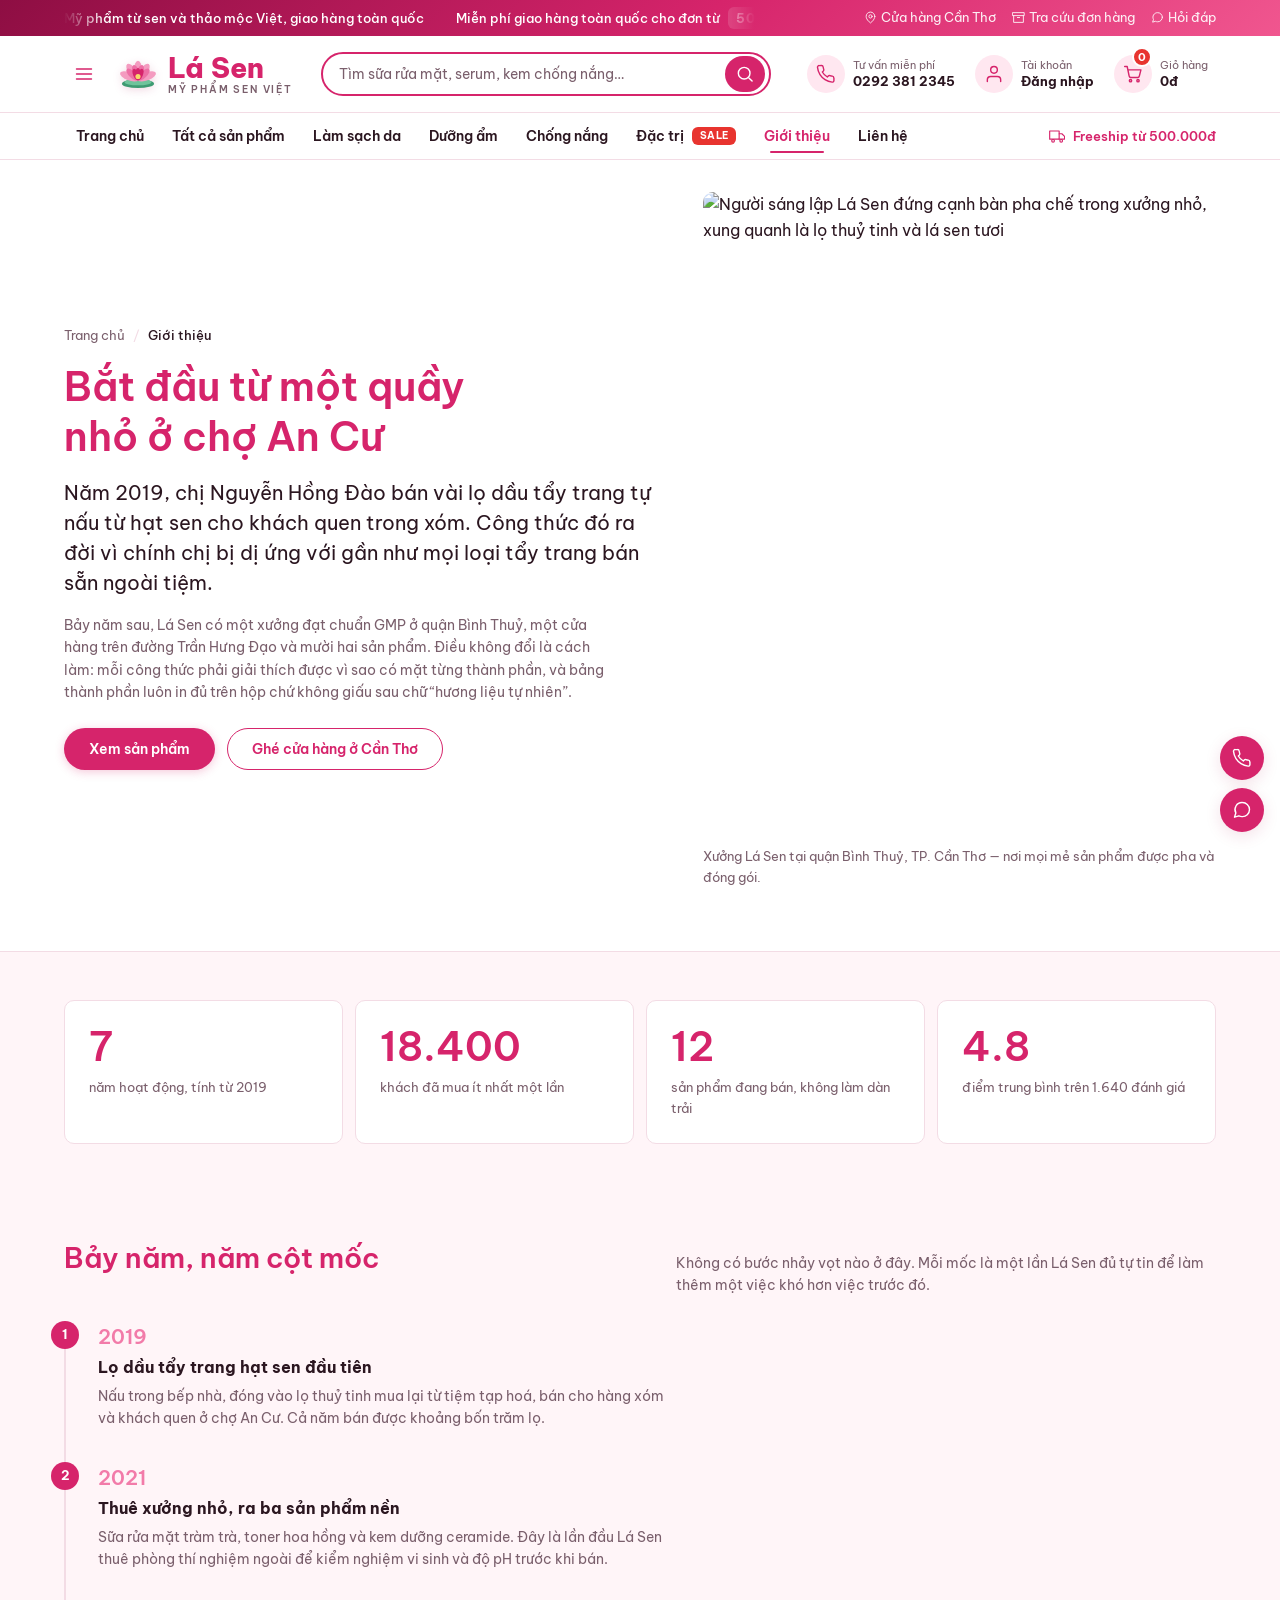
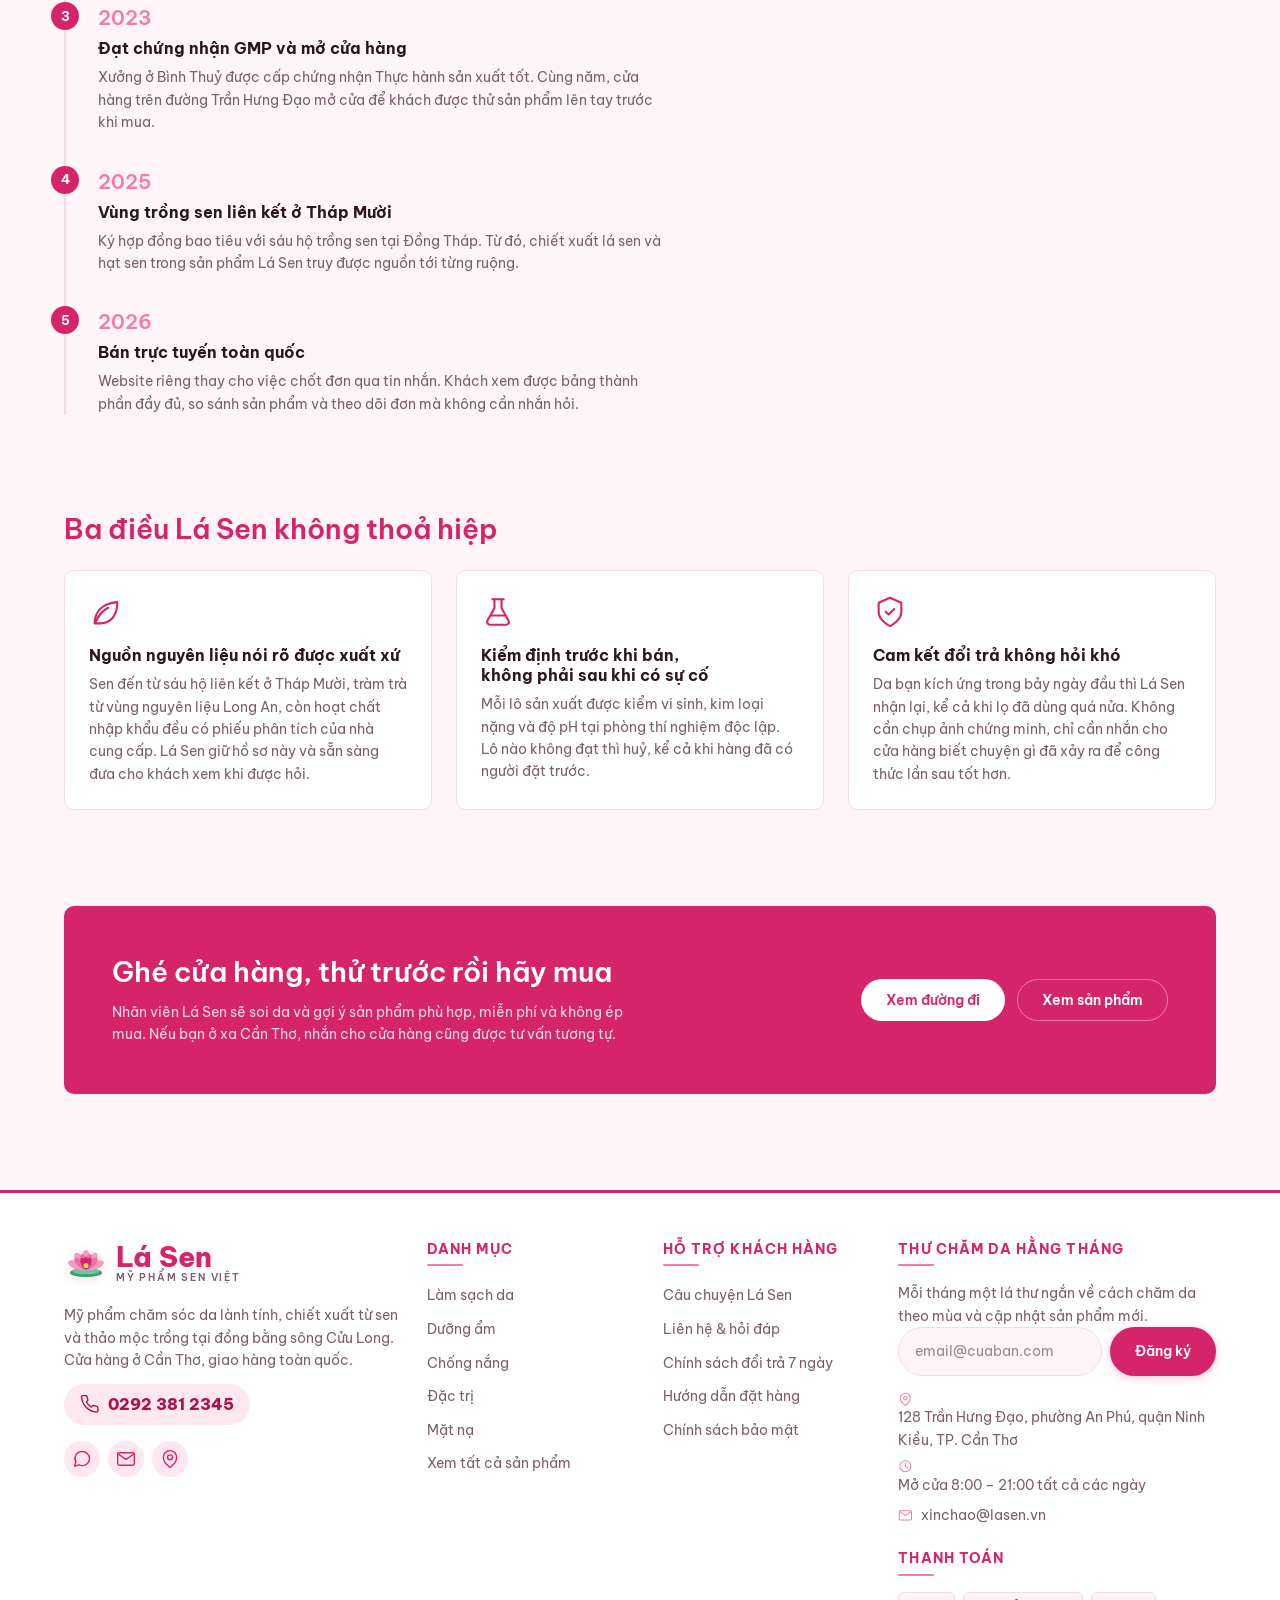
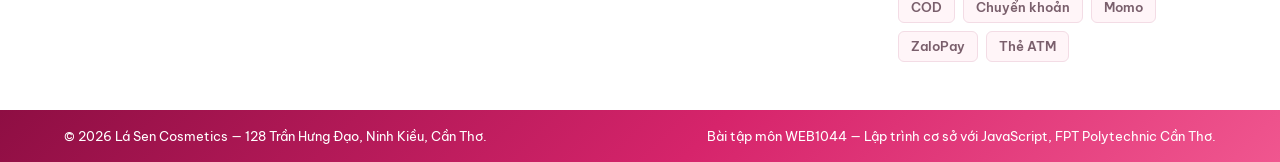
==== commit 771412c3: "Update storefront authentication and repeating flash sale countdown" ====
--- a/about.html
+++ b/about.html
@@ -100,7 +100,7 @@
           </span>
         </a>
 
-        <a class="header__act" href="profile.html">
+        <a class="header__act" href="login.html" data-account-link>
           <span class="header__act-ico">
             <svg class="icon" aria-hidden="true">
               <use href="#i-user"></use>
@@ -108,7 +108,7 @@
           </span>
           <span class="header__act-txt">
             <span class="header__act-lbl">Tài khoản</span>
-            <span class="header__act-val">Hồ sơ</span>
+            <span class="header__act-val" data-account-name>Đăng nhập</span>
           </span>
         </a>
 
--- a/css/components.css
+++ b/css/components.css
@@ -299,6 +299,12 @@
   font-size: var(--fs-xs);
   font-weight: 700;
   white-space: nowrap;
+}
+
+.header [data-account-name] {
+  max-width: 180px;
+  overflow: hidden;
+  text-overflow: ellipsis;
 }
 
 .header__phone {
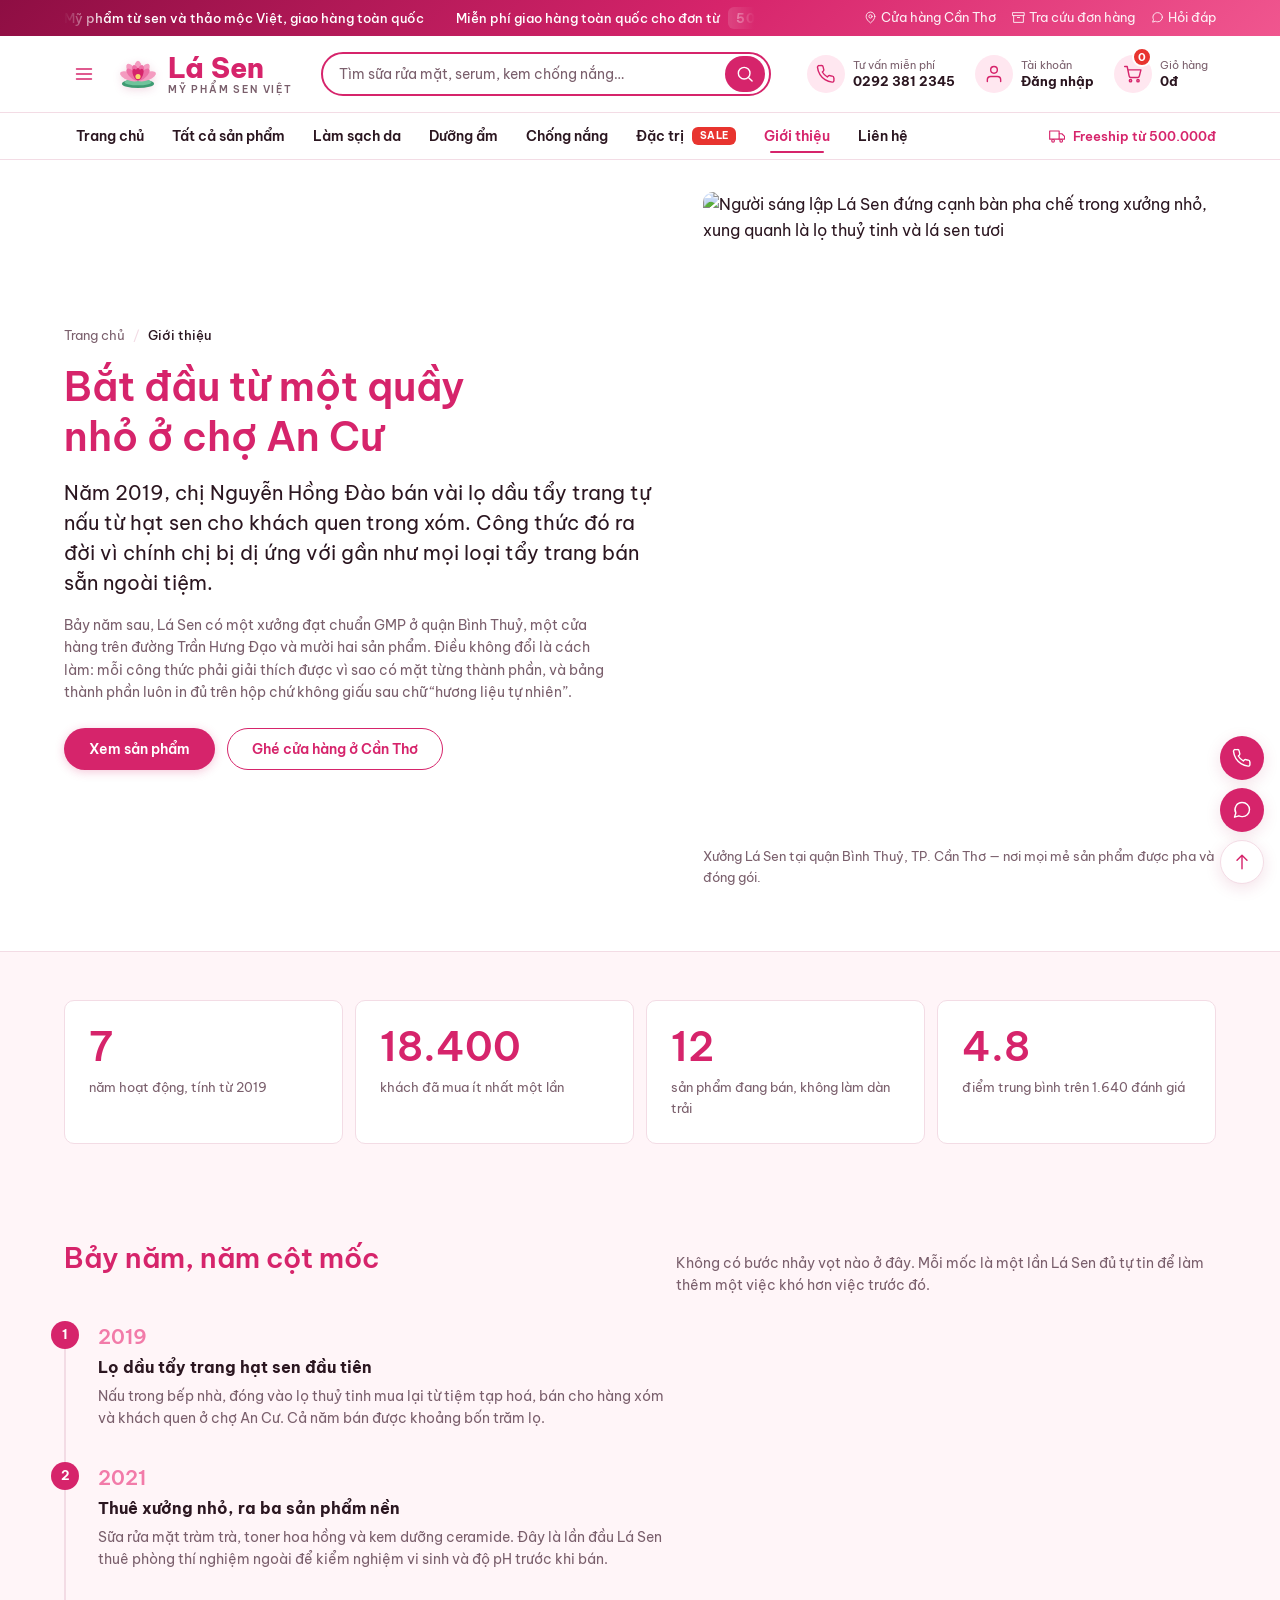
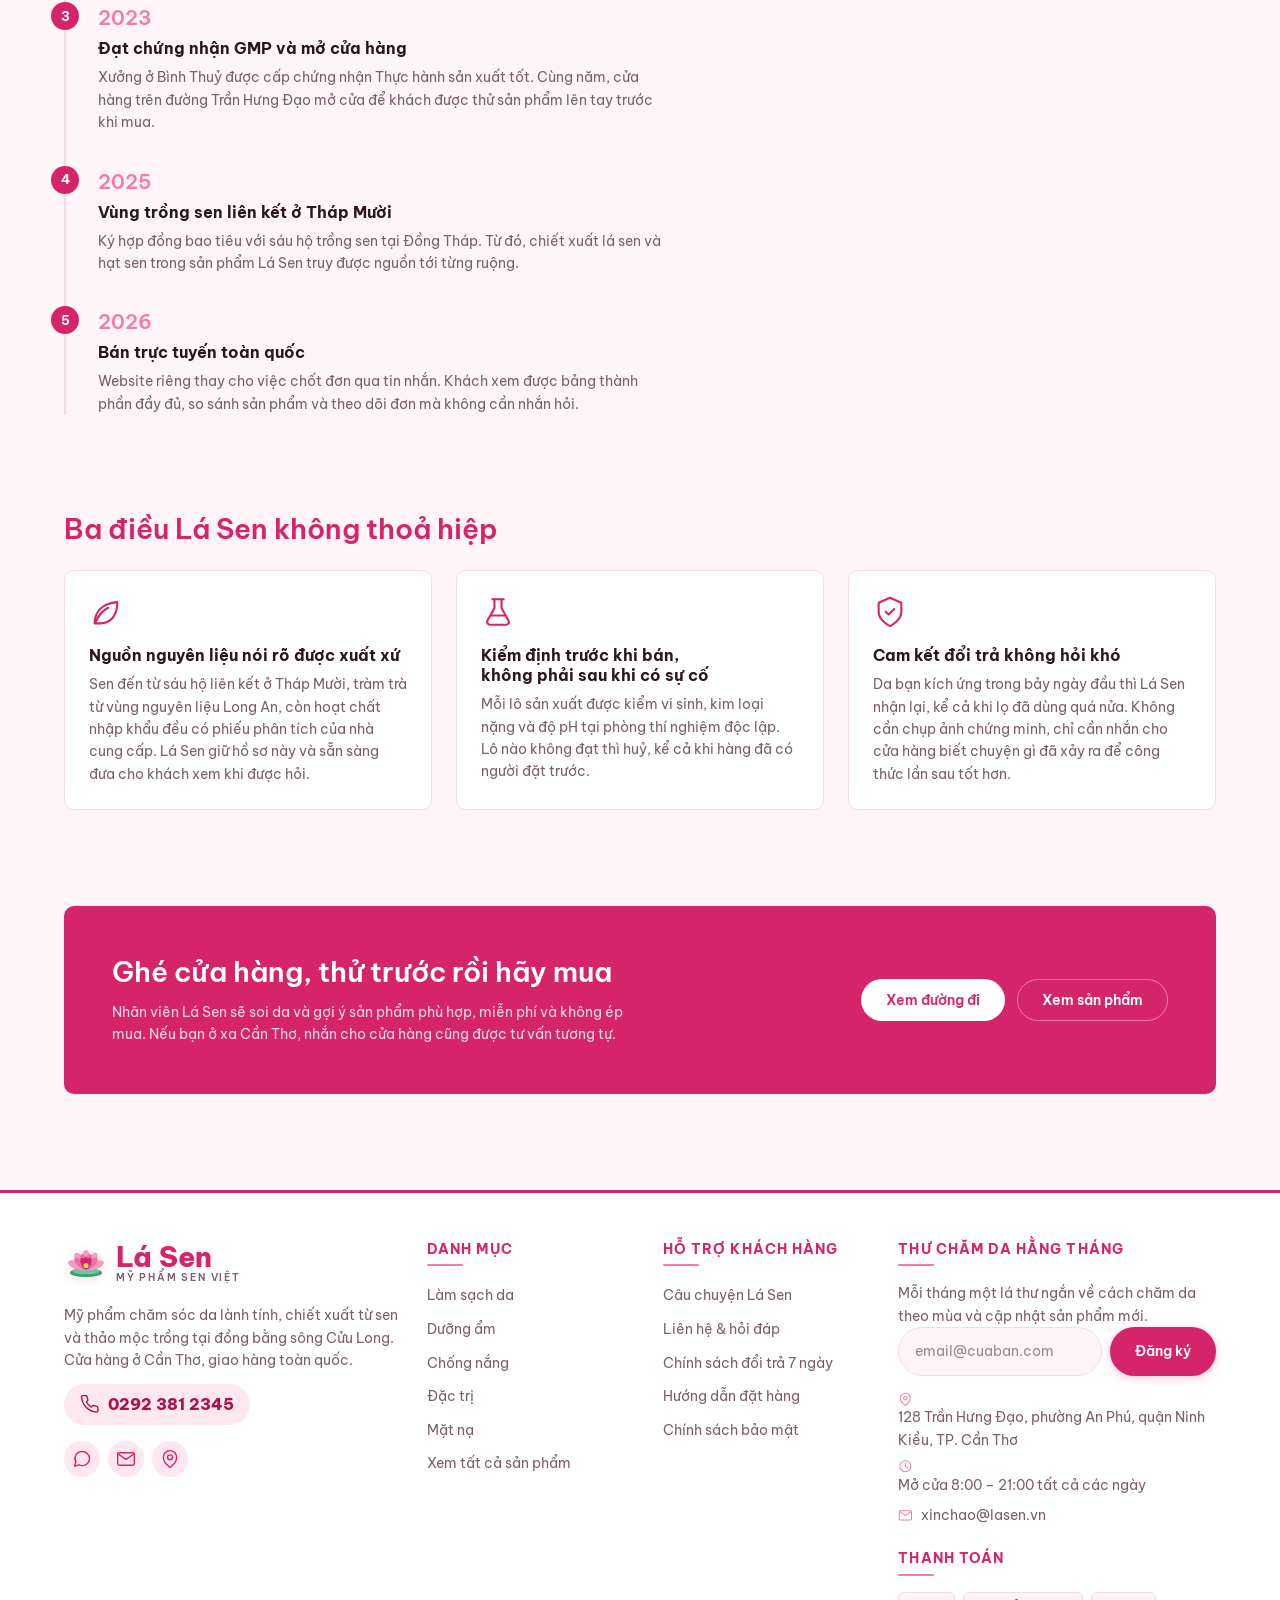
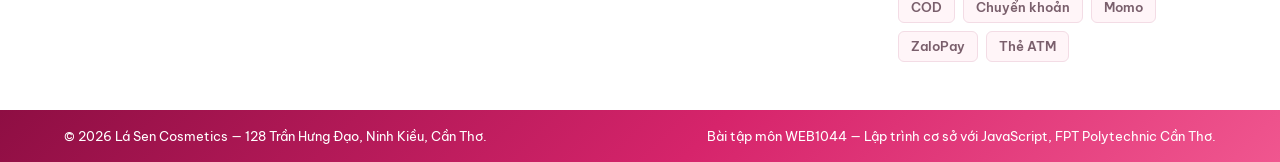
==== commit d0a13820: "Improve checkout success popup Co-authored-by: Copilot <223556219+Copilot@users.noreply.github.com>" ====
--- a/about.html
+++ b/about.html
@@ -1,297 +1,73 @@
 <!DOCTYPE html>
 <html lang="vi">
-<head>
-  <meta charset="UTF-8">
-  <meta name="viewport" content="width=device-width, initial-scale=1.0">
-  <title>Giới thiệu — Lá Sen</title>
-  <meta name="description" content="Câu chuyện của Lá Sen: từ một quầy nhỏ ở chợ An Cư, Cần Thơ đến thương hiệu chăm sóc da làm từ nguyên liệu miền Tây.">
-  <link rel="stylesheet" href="css/base.css">
-  <link rel="stylesheet" href="css/components.css">
-  <link rel="stylesheet" href="css/pages/about.css">
-</head>
-<body>
-
-  <!-- Kho icon SVG dùng chung được nạp tự động từ js/utils/icons.svg qua js/app.js -->
-
-<a class="skip-link" href="#main">Bỏ qua tới nội dung chính</a>
-
-  <!-- ===== THANH KHUYẾN MÃI ===== -->
-  <div class="topbar">
-    <div class="container topbar__inner">
-      <p class="topbar__promo">
-        <span class="topbar__track">
-          <span class="topbar__message">Mỹ phẩm từ sen và thảo mộc Việt, giao hàng toàn quốc</span>
-          <span class="topbar__message">Miễn phí giao hàng toàn quốc cho đơn từ <b>500.000đ</b></span>
-          <span class="topbar__message">Đổi trả trong <b>7 ngày</b>, kể cả khi lọ đã mở nắp</span>
-          <span class="topbar__message" aria-hidden="true">Mỹ phẩm từ sen và thảo mộc Việt, giao hàng toàn quốc</span>
-          <span class="topbar__message" aria-hidden="true">Miễn phí giao hàng toàn quốc cho đơn từ <b>500.000đ</b></span>
-          <span class="topbar__message" aria-hidden="true">Đổi trả trong <b>7 ngày</b>, kể cả khi lọ đã mở nắp</span>
-        </span>
-      </p>
-
-      <ul class="topbar__links">
-        <li><a class="topbar__link" href="contact.html">
-          <svg class="icon" aria-hidden="true"><use href="#i-pin"></use></svg>
-          Cửa hàng Cần Thơ
-        </a></li>
-        <li><a class="topbar__link" href="contact.html">
-          <svg class="icon" aria-hidden="true"><use href="#i-box"></use></svg>
-          Tra cứu đơn hàng
-        </a></li>
-        <li><a class="topbar__link" href="contact.html">
-          <svg class="icon" aria-hidden="true"><use href="#i-chat"></use></svg>
-          Hỏi đáp
-        </a></li>
-      </ul>
+  <head>
+    <meta charset="UTF-8" />
+    <meta name="viewport" content="width=device-width, initial-scale=1.0" />
+    <title>Giới thiệu — Lá Sen</title>
+    <meta
+      name="description"
+      content="Câu chuyện của Lá Sen: từ một quầy nhỏ ở chợ An Cư, Cần Thơ đến thương hiệu chăm sóc da làm từ nguyên liệu miền Tây."
+    />
+    <link rel="stylesheet" href="css/base.css" />
+    <link rel="stylesheet" href="css/components.css" />
+    <link rel="stylesheet" href="css/pages/about.css" />
+  </head>
+  <body>
+    <a class="skip-link" href="#main">Bỏ qua tới nội dung chính</a>
+
+    <div class="topbar">
+      <div class="container topbar__inner">
+        <p class="topbar__promo">
+          <span class="topbar__track">
+            <span class="topbar__message">Mỹ phẩm từ sen và thảo mộc Việt, giao hàng toàn quốc</span>
+            <span class="topbar__message">Miễn phí giao hàng toàn quốc cho đơn từ <b>500.000đ</b></span>
+            <span class="topbar__message">Đổi trả trong <b>7 ngày</b>, kể cả khi lọ đã mở nắp</span>
+            <span class="topbar__message" aria-hidden="true">Mỹ phẩm từ sen và thảo mộc Việt, giao hàng toàn quốc</span>
+            <span class="topbar__message" aria-hidden="true"
+              >Miễn phí giao hàng toàn quốc cho đơn từ <b>500.000đ</b></span
+            >
+            <span class="topbar__message" aria-hidden="true">Đổi trả trong <b>7 ngày</b>, kể cả khi lọ đã mở nắp</span>
+          </span>
+        </p>
+
+        <ul class="topbar__links">
+          <li>
+            <a class="topbar__link" href="contact.html">
+              <svg class="icon" aria-hidden="true"><use href="#i-pin"></use></svg>
+              Cửa hàng Cần Thơ
+            </a>
+          </li>
+          <li>
+            <a class="topbar__link" href="contact.html">
+              <svg class="icon" aria-hidden="true"><use href="#i-box"></use></svg>
+              Tra cứu đơn hàng
+            </a>
+          </li>
+          <li>
+            <a class="topbar__link" href="contact.html">
+              <svg class="icon" aria-hidden="true"><use href="#i-chat"></use></svg>
+              Hỏi đáp
+            </a>
+          </li>
+        </ul>
+      </div>
     </div>
-  </div>
-
-  <!-- ===== HEADER ===== -->
-  <header class="header" data-header>
-    <div class="container header__inner">
-      <button class="header__toggle" type="button" aria-label="Mở menu danh mục" aria-expanded="false"
-        aria-controls="site-nav" data-nav-toggle>
-        <svg class="icon" aria-hidden="true">
-          <use href="#i-menu"></use>
-        </svg>
-      </button>
-
-      <a class="logo" href="index.html">
-        <svg class="logo__mark" aria-hidden="true">
-          <use href="#i-lotus"></use>
-        </svg>
-        <span class="logo__name">
-          <span class="logo__text">Lá Sen</span>
-          <span class="logo__sub">Mỹ phẩm sen Việt</span>
-        </span>
-      </a>
-
-      <form class="search" role="search" action="products.html" method="get" data-search-form>
-        <label class="sr-only" for="site-search">Tìm sản phẩm</label>
-        <div class="search__control">
-          <input class="search__input" type="search" id="site-search" name="q" autocomplete="off"
-            placeholder="Tìm sữa rửa mặt, serum, kem chống nắng…" data-search-input>
-          <button class="search__btn" type="submit" aria-label="Tìm kiếm">
-            <svg class="icon" aria-hidden="true">
-              <use href="#i-search"></use>
-            </svg>
-          </button>
-        </div>
-        <!-- JS đổ danh sách gợi ý vào đây -->
-        <div class="search__suggest" data-search-suggest></div>
-      </form>
-
-      <div class="header__actions">
-        <button class="header__search-toggle" type="button" aria-label="Mở ô tìm kiếm" data-search-toggle>
+
+    <header class="header" data-header>
+      <div class="container header__inner">
+        <button
+          class="header__toggle"
+          type="button"
+          aria-label="Mở menu danh mục"
+          aria-expanded="false"
+          aria-controls="site-nav"
+          data-nav-toggle
+        >
           <svg class="icon" aria-hidden="true">
-            <use href="#i-search"></use>
+            <use href="#i-menu"></use>
           </svg>
         </button>
 
-        <a class="header__act header__phone" href="tel:02923812345">
-          <span class="header__act-ico">
-            <svg class="icon" aria-hidden="true">
-              <use href="#i-phone"></use>
-            </svg>
-          </span>
-          <span class="header__act-txt">
-            <span class="header__act-lbl">Tư vấn miễn phí</span>
-            <span class="header__act-val">0292 381 2345</span>
-          </span>
-        </a>
-
-        <a class="header__act" href="login.html" data-account-link>
-          <span class="header__act-ico">
-            <svg class="icon" aria-hidden="true">
-              <use href="#i-user"></use>
-            </svg>
-          </span>
-          <span class="header__act-txt">
-            <span class="header__act-lbl">Tài khoản</span>
-            <span class="header__act-val" data-account-name>Đăng nhập</span>
-          </span>
-        </a>
-
-        <a class="header__act cart-btn" href="cart.html" aria-label="Giỏ hàng của bạn">
-          <span class="header__act-ico">
-            <svg class="icon" aria-hidden="true">
-              <use href="#i-cart"></use>
-            </svg>
-          </span>
-          <span class="cart-btn__count" data-cart-count>0</span>
-          <span class="header__act-txt">
-            <span class="header__act-lbl">Giỏ hàng</span>
-            <span class="header__act-val" data-cart-total>0đ</span>
-          </span>
-        </a>
-      </div>
-    </div>
-
-    <nav class="catnav" id="site-nav" aria-label="Danh mục sản phẩm" data-nav>
-      <div class="container catnav__inner">
-        <ul class="catnav__list">
-          <li class="catnav__item"><a class="catnav__link" href="index.html" data-nav-key="home">Trang chủ</a></li>
-          <li class="catnav__item"><a class="catnav__link" href="products.html" data-nav-key="products">Tất cả sản
-              phẩm</a></li>
-          <li class="catnav__item"><a class="catnav__link" href="products.html?cat=lam-sach">Làm sạch da</a></li>
-          <li class="catnav__item"><a class="catnav__link" href="products.html?cat=duong-am">Dưỡng ẩm</a></li>
-          <li class="catnav__item"><a class="catnav__link" href="products.html?cat=chong-nang">Chống nắng</a></li>
-          <li class="catnav__item"><a class="catnav__link" href="products.html?cat=dac-tri">Đặc trị
-              <span class="catnav__tag">Sale</span></a></li>
-          <li class="catnav__item"><a class="catnav__link is-active" aria-current="page" href="about.html" data-nav-key="about">Giới thiệu</a></li>
-          <li class="catnav__item"><a class="catnav__link" href="contact.html" data-nav-key="contact">Liên hệ</a></li>
-        </ul>
-
-        <p class="catnav__note">
-          <svg class="icon" aria-hidden="true">
-            <use href="#i-truck"></use>
-          </svg>
-          Freeship từ 500.000đ
-        </p>
-      </div>
-    </nav>
-  </header>
-
-  <!-- ===== NỘI DUNG ===== -->
-<main id="main">
-
-  <!-- ----- Hero ----- -->
-  <section class="about-hero">
-    <div class="container about-hero__inner">
-      <div class="about-hero__text">
-        <nav aria-label="Đường dẫn trang">
-          <ol class="breadcrumb">
-            <li class="breadcrumb__item"><a class="breadcrumb__link" href="index.html">Trang chủ</a></li>
-            <li class="breadcrumb__item" aria-current="page">Giới thiệu</li>
-          </ol>
-        </nav>
-
-        <h1 class="about-hero__title">Bắt đầu từ một quầy nhỏ ở chợ An Cư</h1>
-        <p class="about-hero__lead">Năm 2019, chị Nguyễn Hồng Đào bán vài lọ dầu tẩy trang tự nấu từ hạt sen cho khách quen trong xóm. Công thức đó ra đời vì chính chị bị dị ứng với gần như mọi loại tẩy trang bán sẵn ngoài tiệm.</p>
-        <p class="about-hero__body">Bảy năm sau, Lá Sen có một xưởng đạt chuẩn GMP ở quận Bình Thuỷ, một cửa hàng trên đường Trần Hưng Đạo và mười hai sản phẩm. Điều không đổi là cách làm: mỗi công thức phải giải thích được vì sao có mặt từng thành phần, và bảng thành phần luôn in đủ trên hộp chứ không giấu sau chữ “hương liệu tự nhiên”.</p>
-
-        <div class="about-hero__actions">
-          <a class="btn btn--primary" href="products.html">Xem sản phẩm</a>
-          <a class="btn btn--outline" href="contact.html">Ghé cửa hàng ở Cần Thơ</a>
-        </div>
-      </div>
-
-      <figure class="about-hero__figure">
-        <img class="about-hero__img" src="https://images.unsplash.com/photo-1599305090598-fe179d501227?w=800&q=80" alt="Người sáng lập Lá Sen đứng cạnh bàn pha chế trong xưởng nhỏ, xung quanh là lọ thuỷ tinh và lá sen tươi">
-        <figcaption class="about-hero__caption">Xưởng Lá Sen tại quận Bình Thuỷ, TP. Cần Thơ — nơi mọi mẻ sản phẩm được pha và đóng gói.</figcaption>
-      </figure>
-    </div>
-  </section>
-
-  <div class="container">
-
-    <!-- ----- Con số ----- -->
-    <section class="section" aria-labelledby="stats-title">
-      <h2 class="sr-only" id="stats-title">Lá Sen qua vài con số</h2>
-      <ul class="stats">
-        <li class="stat">
-          <span class="stat__num">7</span>
-          <span class="stat__lbl">năm hoạt động, tính từ 2019</span>
-        </li>
-        <li class="stat">
-          <span class="stat__num">18.400</span>
-          <span class="stat__lbl">khách đã mua ít nhất một lần</span>
-        </li>
-        <li class="stat">
-          <span class="stat__num">12</span>
-          <span class="stat__lbl">sản phẩm đang bán, không làm dàn trải</span>
-        </li>
-        <li class="stat">
-          <span class="stat__num">4.8</span>
-          <span class="stat__lbl">điểm trung bình trên 1.640 đánh giá</span>
-        </li>
-      </ul>
-    </section>
-
-    <!-- ----- Mốc thời gian ----- -->
-    <section class="section" aria-labelledby="timeline-title">
-      <div class="section__head">
-        <h2 id="timeline-title">Bảy năm, năm cột mốc</h2>
-        <p class="section__desc">Không có bước nhảy vọt nào ở đây. Mỗi mốc là một lần Lá Sen đủ tự tin để làm thêm một việc khó hơn việc trước đó.</p>
-      </div>
-
-      <ol class="timeline">
-        <li class="timeline__item">
-          <p class="timeline__year">2019</p>
-          <h3 class="timeline__title">Lọ dầu tẩy trang hạt sen đầu tiên</h3>
-          <p class="timeline__text">Nấu trong bếp nhà, đóng vào lọ thuỷ tinh mua lại từ tiệm tạp hoá, bán cho hàng xóm và khách quen ở chợ An Cư. Cả năm bán được khoảng bốn trăm lọ.</p>
-        </li>
-        <li class="timeline__item">
-          <p class="timeline__year">2021</p>
-          <h3 class="timeline__title">Thuê xưởng nhỏ, ra ba sản phẩm nền</h3>
-          <p class="timeline__text">Sữa rửa mặt tràm trà, toner hoa hồng và kem dưỡng ceramide. Đây là lần đầu Lá Sen thuê phòng thí nghiệm ngoài để kiểm nghiệm vi sinh và độ pH trước khi bán.</p>
-        </li>
-        <li class="timeline__item">
-          <p class="timeline__year">2023</p>
-          <h3 class="timeline__title">Đạt chứng nhận GMP và mở cửa hàng</h3>
-          <p class="timeline__text">Xưởng ở Bình Thuỷ được cấp chứng nhận Thực hành sản xuất tốt. Cùng năm, cửa hàng trên đường Trần Hưng Đạo mở cửa để khách được thử sản phẩm lên tay trước khi mua.</p>
-        </li>
-        <li class="timeline__item">
-          <p class="timeline__year">2025</p>
-          <h3 class="timeline__title">Vùng trồng sen liên kết ở Tháp Mười</h3>
-          <p class="timeline__text">Ký hợp đồng bao tiêu với sáu hộ trồng sen tại Đồng Tháp. Từ đó, chiết xuất lá sen và hạt sen trong sản phẩm Lá Sen truy được nguồn tới từng ruộng.</p>
-        </li>
-        <li class="timeline__item">
-          <p class="timeline__year">2026</p>
-          <h3 class="timeline__title">Bán trực tuyến toàn quốc</h3>
-          <p class="timeline__text">Website riêng thay cho việc chốt đơn qua tin nhắn. Khách xem được bảng thành phần đầy đủ, so sánh sản phẩm và theo dõi đơn mà không cần nhắn hỏi.</p>
-        </li>
-      </ol>
-    </section>
-
-    <!-- ----- Giá trị ----- -->
-    <section class="section" aria-labelledby="values-title">
-      <div class="section__head">
-        <h2 id="values-title">Ba điều Lá Sen không thoả hiệp</h2>
-      </div>
-
-      <div class="values">
-        <article class="value">
-          <svg class="value__icon" aria-hidden="true"><use href="#i-leaf"></use></svg>
-          <h3 class="value__title">Nguồn nguyên liệu nói rõ được xuất xứ</h3>
-          <p class="value__text">Sen đến từ sáu hộ liên kết ở Tháp Mười, tràm trà từ vùng nguyên liệu Long An, còn hoạt chất nhập khẩu đều có phiếu phân tích của nhà cung cấp. Lá Sen giữ hồ sơ này và sẵn sàng đưa cho khách xem khi được hỏi.</p>
-        </article>
-
-        <article class="value">
-          <svg class="value__icon" aria-hidden="true"><use href="#i-flask"></use></svg>
-          <h3 class="value__title">Kiểm định trước khi bán, không phải sau khi có sự cố</h3>
-          <p class="value__text">Mỗi lô sản xuất được kiểm vi sinh, kim loại nặng và độ pH tại phòng thí nghiệm độc lập. Lô nào không đạt thì huỷ, kể cả khi hàng đã có người đặt trước.</p>
-        </article>
-
-        <article class="value">
-          <svg class="value__icon" aria-hidden="true"><use href="#i-shield"></use></svg>
-          <h3 class="value__title">Cam kết đổi trả không hỏi khó</h3>
-          <p class="value__text">Da bạn kích ứng trong bảy ngày đầu thì Lá Sen nhận lại, kể cả khi lọ đã dùng quá nửa. Không cần chụp ảnh chứng minh, chỉ cần nhắn cho cửa hàng biết chuyện gì đã xảy ra để công thức lần sau tốt hơn.</p>
-        </article>
-      </div>
-    </section>
-
-    <!-- ----- Mời ghé cửa hàng ----- -->
-    <section class="section about-cta">
-      <div class="about-cta__inner">
-        <div>
-          <h2 class="about-cta__title">Ghé cửa hàng, thử trước rồi hãy mua</h2>
-          <p class="about-cta__text">Nhân viên Lá Sen sẽ soi da và gợi ý sản phẩm phù hợp, miễn phí và không ép mua. Nếu bạn ở xa Cần Thơ, nhắn cho cửa hàng cũng được tư vấn tương tự.</p>
-        </div>
-        <div class="about-cta__actions">
-          <a class="btn btn--light" href="contact.html">Xem đường đi</a>
-          <a class="btn btn--outline" href="products.html">Xem sản phẩm</a>
-        </div>
-      </div>
-    </section>
-
-  </div>
-</main>
-
-  <!-- ===== FOOTER ===== -->
-  <footer class="footer">
-    <div class="container footer__inner">
-      <div class="footer__col">
         <a class="logo" href="index.html">
           <svg class="logo__mark" aria-hidden="true">
             <use href="#i-lotus"></use>
@@ -301,134 +77,427 @@
             <span class="logo__sub">Mỹ phẩm sen Việt</span>
           </span>
         </a>
-        <p class="footer__desc">Mỹ phẩm chăm sóc da lành tính, chiết xuất từ sen và thảo mộc trồng tại đồng bằng sông
-          Cửu Long. Cửa hàng ở Cần Thơ, giao hàng toàn quốc.</p>
-
-        <a class="footer__hotline" href="tel:02923812345">
-          <svg class="icon" aria-hidden="true">
-            <use href="#i-phone"></use>
-          </svg>
-          0292 381 2345
-        </a>
-
-        <ul class="footer__social">
-          <li><a href="contact.html" aria-label="Nhắn tin cho Lá Sen">
+
+        <form class="search" role="search" action="products.html" method="get" data-search-form>
+          <label class="sr-only" for="site-search">Tìm sản phẩm</label>
+          <div class="search__control">
+            <input
+              class="search__input"
+              type="search"
+              id="site-search"
+              name="q"
+              autocomplete="off"
+              placeholder="Tìm sữa rửa mặt, serum, kem chống nắng…"
+              data-search-input
+            />
+            <button class="search__btn" type="submit" aria-label="Tìm kiếm">
+              <svg class="icon" aria-hidden="true">
+                <use href="#i-search"></use>
+              </svg>
+            </button>
+          </div>
+          <div class="search__suggest" data-search-suggest></div>
+        </form>
+
+        <div class="header__actions">
+          <button class="header__search-toggle" type="button" aria-label="Mở ô tìm kiếm" data-search-toggle>
             <svg class="icon" aria-hidden="true">
-              <use href="#i-chat"></use>
+              <use href="#i-search"></use>
             </svg>
-          </a></li>
-          <li><a href="mailto:xinchao@lasen.vn" aria-label="Gửi email cho Lá Sen">
+          </button>
+
+          <a class="header__act header__phone" href="tel:02923812345">
+            <span class="header__act-ico">
+              <svg class="icon" aria-hidden="true">
+                <use href="#i-phone"></use>
+              </svg>
+            </span>
+            <span class="header__act-txt">
+              <span class="header__act-lbl">Tư vấn miễn phí</span>
+              <span class="header__act-val">0292 381 2345</span>
+            </span>
+          </a>
+
+          <a class="header__act" href="login.html" data-account-link>
+            <span class="header__act-ico">
+              <svg class="icon" aria-hidden="true">
+                <use href="#i-user"></use>
+              </svg>
+            </span>
+            <span class="header__act-txt">
+              <span class="header__act-lbl">Tài khoản</span>
+              <span class="header__act-val" data-account-name>Đăng nhập</span>
+            </span>
+          </a>
+
+          <a class="header__act cart-btn" href="cart.html" aria-label="Giỏ hàng của bạn">
+            <span class="header__act-ico">
+              <svg class="icon" aria-hidden="true">
+                <use href="#i-cart"></use>
+              </svg>
+            </span>
+            <span class="cart-btn__count" data-cart-count>0</span>
+            <span class="header__act-txt">
+              <span class="header__act-lbl">Giỏ hàng</span>
+              <span class="header__act-val" data-cart-total>0đ</span>
+            </span>
+          </a>
+        </div>
+      </div>
+
+      <nav class="catnav" id="site-nav" aria-label="Danh mục sản phẩm" data-nav>
+        <div class="container catnav__inner">
+          <ul class="catnav__list">
+            <li class="catnav__item"><a class="catnav__link" href="index.html" data-nav-key="home">Trang chủ</a></li>
+            <li class="catnav__item">
+              <a class="catnav__link" href="products.html" data-nav-key="products">Tất cả sản phẩm</a>
+            </li>
+            <li class="catnav__item"><a class="catnav__link" href="products.html?cat=lam-sach">Làm sạch da</a></li>
+            <li class="catnav__item"><a class="catnav__link" href="products.html?cat=duong-am">Dưỡng ẩm</a></li>
+            <li class="catnav__item"><a class="catnav__link" href="products.html?cat=chong-nang">Chống nắng</a></li>
+            <li class="catnav__item">
+              <a class="catnav__link" href="products.html?cat=dac-tri">Đặc trị <span class="catnav__tag">Sale</span></a>
+            </li>
+            <li class="catnav__item">
+              <a class="catnav__link is-active" aria-current="page" href="about.html" data-nav-key="about"
+                >Giới thiệu</a
+              >
+            </li>
+            <li class="catnav__item"><a class="catnav__link" href="contact.html" data-nav-key="contact">Liên hệ</a></li>
+          </ul>
+
+          <p class="catnav__note">
             <svg class="icon" aria-hidden="true">
-              <use href="#i-mail"></use>
+              <use href="#i-truck"></use>
             </svg>
-          </a></li>
-          <li><a href="contact.html" aria-label="Xem đường đi tới cửa hàng">
+            Freeship từ 500.000đ
+          </p>
+        </div>
+      </nav>
+    </header>
+
+    <main id="main">
+      <section class="about-hero">
+        <div class="container about-hero__inner">
+          <div class="about-hero__text">
+            <nav aria-label="Đường dẫn trang">
+              <ol class="breadcrumb">
+                <li class="breadcrumb__item"><a class="breadcrumb__link" href="index.html">Trang chủ</a></li>
+                <li class="breadcrumb__item" aria-current="page">Giới thiệu</li>
+              </ol>
+            </nav>
+
+            <h1 class="about-hero__title">Bắt đầu từ một quầy nhỏ ở chợ An Cư</h1>
+            <p class="about-hero__lead">
+              Năm 2019, chị Nguyễn Hồng Đào bán vài lọ dầu tẩy trang tự nấu từ hạt sen cho khách quen trong xóm. Công
+              thức đó ra đời vì chính chị bị dị ứng với gần như mọi loại tẩy trang bán sẵn ngoài tiệm.
+            </p>
+            <p class="about-hero__body">
+              Bảy năm sau, Lá Sen có một xưởng đạt chuẩn GMP ở quận Bình Thuỷ, một cửa hàng trên đường Trần Hưng Đạo và
+              mười hai sản phẩm. Điều không đổi là cách làm: mỗi công thức phải giải thích được vì sao có mặt từng thành
+              phần, và bảng thành phần luôn in đủ trên hộp chứ không giấu sau chữ “hương liệu tự nhiên”.
+            </p>
+
+            <div class="about-hero__actions">
+              <a class="btn btn--primary" href="products.html">Xem sản phẩm</a>
+              <a class="btn btn--outline" href="contact.html">Ghé cửa hàng ở Cần Thơ</a>
+            </div>
+          </div>
+
+          <figure class="about-hero__figure">
+            <img
+              class="about-hero__img"
+              src="https://images.unsplash.com/photo-1599305090598-fe179d501227?w=800&q=80"
+              alt="Người sáng lập Lá Sen đứng cạnh bàn pha chế trong xưởng nhỏ, xung quanh là lọ thuỷ tinh và lá sen tươi"
+            />
+            <figcaption class="about-hero__caption">
+              Xưởng Lá Sen tại quận Bình Thuỷ, TP. Cần Thơ — nơi mọi mẻ sản phẩm được pha và đóng gói.
+            </figcaption>
+          </figure>
+        </div>
+      </section>
+
+      <div class="container">
+        <section class="section" aria-labelledby="stats-title">
+          <h2 class="sr-only" id="stats-title">Lá Sen qua vài con số</h2>
+          <ul class="stats">
+            <li class="stat">
+              <span class="stat__num">7</span>
+              <span class="stat__lbl">năm hoạt động, tính từ 2019</span>
+            </li>
+            <li class="stat">
+              <span class="stat__num">18.400</span>
+              <span class="stat__lbl">khách đã mua ít nhất một lần</span>
+            </li>
+            <li class="stat">
+              <span class="stat__num">12</span>
+              <span class="stat__lbl">sản phẩm đang bán, không làm dàn trải</span>
+            </li>
+            <li class="stat">
+              <span class="stat__num">4.8</span>
+              <span class="stat__lbl">điểm trung bình trên 1.640 đánh giá</span>
+            </li>
+          </ul>
+        </section>
+
+        <section class="section" aria-labelledby="timeline-title">
+          <div class="section__head">
+            <h2 id="timeline-title">Bảy năm, năm cột mốc</h2>
+            <p class="section__desc">
+              Không có bước nhảy vọt nào ở đây. Mỗi mốc là một lần Lá Sen đủ tự tin để làm thêm một việc khó hơn việc
+              trước đó.
+            </p>
+          </div>
+
+          <ol class="timeline">
+            <li class="timeline__item">
+              <p class="timeline__year">2019</p>
+              <h3 class="timeline__title">Lọ dầu tẩy trang hạt sen đầu tiên</h3>
+              <p class="timeline__text">
+                Nấu trong bếp nhà, đóng vào lọ thuỷ tinh mua lại từ tiệm tạp hoá, bán cho hàng xóm và khách quen ở chợ
+                An Cư. Cả năm bán được khoảng bốn trăm lọ.
+              </p>
+            </li>
+            <li class="timeline__item">
+              <p class="timeline__year">2021</p>
+              <h3 class="timeline__title">Thuê xưởng nhỏ, ra ba sản phẩm nền</h3>
+              <p class="timeline__text">
+                Sữa rửa mặt tràm trà, toner hoa hồng và kem dưỡng ceramide. Đây là lần đầu Lá Sen thuê phòng thí nghiệm
+                ngoài để kiểm nghiệm vi sinh và độ pH trước khi bán.
+              </p>
+            </li>
+            <li class="timeline__item">
+              <p class="timeline__year">2023</p>
+              <h3 class="timeline__title">Đạt chứng nhận GMP và mở cửa hàng</h3>
+              <p class="timeline__text">
+                Xưởng ở Bình Thuỷ được cấp chứng nhận Thực hành sản xuất tốt. Cùng năm, cửa hàng trên đường Trần Hưng
+                Đạo mở cửa để khách được thử sản phẩm lên tay trước khi mua.
+              </p>
+            </li>
+            <li class="timeline__item">
+              <p class="timeline__year">2025</p>
+              <h3 class="timeline__title">Vùng trồng sen liên kết ở Tháp Mười</h3>
+              <p class="timeline__text">
+                Ký hợp đồng bao tiêu với sáu hộ trồng sen tại Đồng Tháp. Từ đó, chiết xuất lá sen và hạt sen trong sản
+                phẩm Lá Sen truy được nguồn tới từng ruộng.
+              </p>
+            </li>
+            <li class="timeline__item">
+              <p class="timeline__year">2026</p>
+              <h3 class="timeline__title">Bán trực tuyến toàn quốc</h3>
+              <p class="timeline__text">
+                Website riêng thay cho việc chốt đơn qua tin nhắn. Khách xem được bảng thành phần đầy đủ, so sánh sản
+                phẩm và theo dõi đơn mà không cần nhắn hỏi.
+              </p>
+            </li>
+          </ol>
+        </section>
+
+        <section class="section" aria-labelledby="values-title">
+          <div class="section__head">
+            <h2 id="values-title">Ba điều Lá Sen không thoả hiệp</h2>
+          </div>
+
+          <div class="values">
+            <article class="value">
+              <svg class="value__icon" aria-hidden="true"><use href="#i-leaf"></use></svg>
+              <h3 class="value__title">Nguồn nguyên liệu nói rõ được xuất xứ</h3>
+              <p class="value__text">
+                Sen đến từ sáu hộ liên kết ở Tháp Mười, tràm trà từ vùng nguyên liệu Long An, còn hoạt chất nhập khẩu
+                đều có phiếu phân tích của nhà cung cấp. Lá Sen giữ hồ sơ này và sẵn sàng đưa cho khách xem khi được
+                hỏi.
+              </p>
+            </article>
+
+            <article class="value">
+              <svg class="value__icon" aria-hidden="true"><use href="#i-flask"></use></svg>
+              <h3 class="value__title">Kiểm định trước khi bán, không phải sau khi có sự cố</h3>
+              <p class="value__text">
+                Mỗi lô sản xuất được kiểm vi sinh, kim loại nặng và độ pH tại phòng thí nghiệm độc lập. Lô nào không đạt
+                thì huỷ, kể cả khi hàng đã có người đặt trước.
+              </p>
+            </article>
+
+            <article class="value">
+              <svg class="value__icon" aria-hidden="true"><use href="#i-shield"></use></svg>
+              <h3 class="value__title">Cam kết đổi trả không hỏi khó</h3>
+              <p class="value__text">
+                Da bạn kích ứng trong bảy ngày đầu thì Lá Sen nhận lại, kể cả khi lọ đã dùng quá nửa. Không cần chụp ảnh
+                chứng minh, chỉ cần nhắn cho cửa hàng biết chuyện gì đã xảy ra để công thức lần sau tốt hơn.
+              </p>
+            </article>
+          </div>
+        </section>
+
+        <section class="section about-cta">
+          <div class="about-cta__inner">
+            <div>
+              <h2 class="about-cta__title">Ghé cửa hàng, thử trước rồi hãy mua</h2>
+              <p class="about-cta__text">
+                Nhân viên Lá Sen sẽ soi da và gợi ý sản phẩm phù hợp, miễn phí và không ép mua. Nếu bạn ở xa Cần Thơ,
+                nhắn cho cửa hàng cũng được tư vấn tương tự.
+              </p>
+            </div>
+            <div class="about-cta__actions">
+              <a class="btn btn--light" href="contact.html">Xem đường đi</a>
+              <a class="btn btn--outline" href="products.html">Xem sản phẩm</a>
+            </div>
+          </div>
+        </section>
+      </div>
+    </main>
+
+    <footer class="footer">
+      <div class="container footer__inner">
+        <div class="footer__col">
+          <a class="logo" href="index.html">
+            <svg class="logo__mark" aria-hidden="true">
+              <use href="#i-lotus"></use>
+            </svg>
+            <span class="logo__name">
+              <span class="logo__text">Lá Sen</span>
+              <span class="logo__sub">Mỹ phẩm sen Việt</span>
+            </span>
+          </a>
+          <p class="footer__desc">
+            Mỹ phẩm chăm sóc da lành tính, chiết xuất từ sen và thảo mộc trồng tại đồng bằng sông Cửu Long. Cửa hàng ở
+            Cần Thơ, giao hàng toàn quốc.
+          </p>
+
+          <a class="footer__hotline" href="tel:02923812345">
             <svg class="icon" aria-hidden="true">
-              <use href="#i-pin"></use>
+              <use href="#i-phone"></use>
             </svg>
-          </a></li>
-        </ul>
+            0292 381 2345
+          </a>
+
+          <ul class="footer__social">
+            <li>
+              <a href="contact.html" aria-label="Nhắn tin cho Lá Sen">
+                <svg class="icon" aria-hidden="true">
+                  <use href="#i-chat"></use>
+                </svg>
+              </a>
+            </li>
+            <li>
+              <a href="mailto:xinchao@lasen.vn" aria-label="Gửi email cho Lá Sen">
+                <svg class="icon" aria-hidden="true">
+                  <use href="#i-mail"></use>
+                </svg>
+              </a>
+            </li>
+            <li>
+              <a href="contact.html" aria-label="Xem đường đi tới cửa hàng">
+                <svg class="icon" aria-hidden="true">
+                  <use href="#i-pin"></use>
+                </svg>
+              </a>
+            </li>
+          </ul>
+        </div>
+
+        <div class="footer__col">
+          <h2 class="footer__title">Danh mục</h2>
+          <ul class="footer__list">
+            <li><a class="footer__link" href="products.html?cat=lam-sach">Làm sạch da</a></li>
+            <li><a class="footer__link" href="products.html?cat=duong-am">Dưỡng ẩm</a></li>
+            <li><a class="footer__link" href="products.html?cat=chong-nang">Chống nắng</a></li>
+            <li><a class="footer__link" href="products.html?cat=dac-tri">Đặc trị</a></li>
+            <li><a class="footer__link" href="products.html?cat=mat-na">Mặt nạ</a></li>
+            <li><a class="footer__link" href="products.html">Xem tất cả sản phẩm</a></li>
+          </ul>
+        </div>
+
+        <div class="footer__col">
+          <h2 class="footer__title">Hỗ trợ khách hàng</h2>
+          <ul class="footer__list">
+            <li><a class="footer__link" href="about.html">Câu chuyện Lá Sen</a></li>
+            <li><a class="footer__link" href="contact.html">Liên hệ &amp; hỏi đáp</a></li>
+            <li><a class="footer__link" href="contact.html">Chính sách đổi trả 7 ngày</a></li>
+            <li><a class="footer__link" href="contact.html">Hướng dẫn đặt hàng</a></li>
+            <li><a class="footer__link" href="contact.html">Chính sách bảo mật</a></li>
+          </ul>
+        </div>
+
+        <div class="footer__col">
+          <h2 class="footer__title">Thư chăm da hằng tháng</h2>
+          <p class="footer__desc">Mỗi tháng một lá thư ngắn về cách chăm da theo mùa và cập nhật sản phẩm mới.</p>
+          <form class="footer__form" data-newsletter-form novalidate>
+            <div class="field field--inline">
+              <label class="sr-only" for="footer-email">Email nhận thư</label>
+              <input
+                class="field__input"
+                type="email"
+                id="footer-email"
+                name="email"
+                placeholder="email@cuaban.com"
+                data-newsletter-email
+              />
+              <button class="btn btn--primary" type="submit">Đăng ký</button>
+            </div>
+            <span class="field__error" data-error-for="newsletterEmail"></span>
+          </form>
+
+          <address class="footer__address">
+            <span>
+              <svg class="icon" aria-hidden="true">
+                <use href="#i-pin"></use>
+              </svg>
+              128 Trần Hưng Đạo, phường An Phú, quận Ninh Kiều, TP. Cần Thơ
+            </span>
+            <span>
+              <svg class="icon" aria-hidden="true">
+                <use href="#i-clock"></use>
+              </svg>
+              Mở cửa 8:00 – 21:00 tất cả các ngày
+            </span>
+            <a class="footer__link" href="mailto:xinchao@lasen.vn">
+              <svg class="icon" aria-hidden="true">
+                <use href="#i-mail"></use>
+              </svg>
+              xinchao@lasen.vn
+            </a>
+          </address>
+
+          <h3 class="footer__title">Thanh toán</h3>
+          <ul class="footer__pay">
+            <li>COD</li>
+            <li>Chuyển khoản</li>
+            <li>Momo</li>
+            <li>ZaloPay</li>
+            <li>Thẻ ATM</li>
+          </ul>
+        </div>
       </div>
 
-      <div class="footer__col">
-        <h2 class="footer__title">Danh mục</h2>
-        <ul class="footer__list">
-          <li><a class="footer__link" href="products.html?cat=lam-sach">Làm sạch da</a></li>
-          <li><a class="footer__link" href="products.html?cat=duong-am">Dưỡng ẩm</a></li>
-          <li><a class="footer__link" href="products.html?cat=chong-nang">Chống nắng</a></li>
-          <li><a class="footer__link" href="products.html?cat=dac-tri">Đặc trị</a></li>
-          <li><a class="footer__link" href="products.html?cat=mat-na">Mặt nạ</a></li>
-          <li><a class="footer__link" href="products.html">Xem tất cả sản phẩm</a></li>
-        </ul>
+      <div class="footer__bottom">
+        <div class="container">
+          <p>© 2026 Lá Sen Cosmetics — 128 Trần Hưng Đạo, Ninh Kiều, Cần Thơ.</p>
+          <p>Bài tập môn WEB1044 — Lập trình cơ sở với JavaScript, FPT Polytechnic Cần Thơ.</p>
+        </div>
       </div>
-
-      <div class="footer__col">
-        <h2 class="footer__title">Hỗ trợ khách hàng</h2>
-        <ul class="footer__list">
-          <li><a class="footer__link" href="about.html">Câu chuyện Lá Sen</a></li>
-          <li><a class="footer__link" href="contact.html">Liên hệ &amp; hỏi đáp</a></li>
-          <li><a class="footer__link" href="contact.html">Chính sách đổi trả 7 ngày</a></li>
-          <li><a class="footer__link" href="contact.html">Hướng dẫn đặt hàng</a></li>
-          <li><a class="footer__link" href="contact.html">Chính sách bảo mật</a></li>
-        </ul>
-      </div>
-
-      <div class="footer__col">
-        <h2 class="footer__title">Thư chăm da hằng tháng</h2>
-        <p class="footer__desc">Mỗi tháng một lá thư ngắn về cách chăm da theo mùa và cập nhật sản phẩm mới.
-        </p>
-        <form class="footer__form" data-newsletter-form novalidate>
-          <div class="field field--inline">
-            <label class="sr-only" for="footer-email">Email nhận thư</label>
-            <input class="field__input" type="email" id="footer-email" name="email" placeholder="email@cuaban.com"
-              data-newsletter-email>
-            <button class="btn btn--primary" type="submit">Đăng ký</button>
-          </div>
-          <span class="field__error" data-error-for="newsletterEmail"></span>
-        </form>
-
-        <address class="footer__address">
-          <span>
-            <svg class="icon" aria-hidden="true">
-              <use href="#i-pin"></use>
-            </svg>
-            128 Trần Hưng Đạo, phường An Phú, quận Ninh Kiều, TP. Cần Thơ
-          </span>
-          <span>
-            <svg class="icon" aria-hidden="true">
-              <use href="#i-clock"></use>
-            </svg>
-            Mở cửa 8:00 – 21:00 tất cả các ngày
-          </span>
-          <a class="footer__link" href="mailto:xinchao@lasen.vn">
-            <svg class="icon" aria-hidden="true">
-              <use href="#i-mail"></use>
-            </svg>
-            xinchao@lasen.vn
-          </a>
-        </address>
-
-        <h3 class="footer__title">Thanh toán</h3>
-        <ul class="footer__pay">
-          <li>COD</li>
-          <li>Chuyển khoản</li>
-          <li>Momo</li>
-          <li>ZaloPay</li>
-          <li>Thẻ ATM</li>
-        </ul>
-      </div>
+    </footer>
+
+    <div class="floaties">
+      <a class="floaty floaty--call" href="tel:02923812345" aria-label="Gọi tư vấn 0292 381 2345">
+        <svg class="icon" aria-hidden="true">
+          <use href="#i-phone"></use>
+        </svg>
+      </a>
+      <a class="floaty" href="contact.html" aria-label="Nhắn tin cho Lá Sen">
+        <svg class="icon" aria-hidden="true">
+          <use href="#i-chat"></use>
+        </svg>
+      </a>
+      <button class="floaty floaty--top" type="button" aria-label="Lên đầu trang" data-back-to-top>
+        <svg class="icon" aria-hidden="true">
+          <use href="#i-arrow-up"></use>
+        </svg>
+      </button>
     </div>
 
-    <div class="footer__bottom">
-      <div class="container">
-        <p>© 2026 Lá Sen Cosmetics — 128 Trần Hưng Đạo, Ninh Kiều, Cần Thơ.</p>
-        <p>Bài tập môn WEB1044 — Lập trình cơ sở với JavaScript, FPT Polytechnic Cần Thơ.</p>
-      </div>
-    </div>
-  </footer>
-
-  <!-- Nút nổi: gọi nhanh, nhắn tin, lên đầu trang -->
-  <div class="floaties">
-    <a class="floaty floaty--call" href="tel:02923812345" aria-label="Gọi tư vấn 0292 381 2345">
-      <svg class="icon" aria-hidden="true">
-        <use href="#i-phone"></use>
-      </svg>
-    </a>
-    <a class="floaty" href="contact.html" aria-label="Nhắn tin cho Lá Sen">
-      <svg class="icon" aria-hidden="true">
-        <use href="#i-chat"></use>
-      </svg>
-    </a>
-    <button class="floaty floaty--top" type="button" aria-label="Lên đầu trang" data-back-to-top>
-      <svg class="icon" aria-hidden="true">
-        <use href="#i-arrow-up"></use>
-      </svg>
-    </button>
-  </div>
-
-  <!-- Nơi JS chèn thông báo ngắn -->
-  <div class="toast-stack" aria-live="polite" aria-atomic="true" data-toast></div>
-
-<script type="module" src="js/app.js"></script>
-</body>
+    <div class="toast-stack" aria-live="polite" aria-atomic="true" data-toast></div>
+
+    <script type="module" src="js/app.js"></script>
+  </body>
 </html>
--- a/css/base.css
+++ b/css/base.css
@@ -1,43 +1,19 @@
 @import url('https://fonts.googleapis.com/css2?family=Be+Vietnam+Pro:wght@400;500;600;700;800&display=swap');
 
-/* =========================================================
-   LÁ SEN — base.css
-   Token thiết kế, reset, thiết lập gốc và lớp tiện ích.
-   ========================================================= */
-
 :root {
-  /* Màu — Hồng Sen · Hồng phấn · Đỏ sale
-     Hồng sen đậm  = màu chủ đạo, nút và tiêu đề
-     Hồng phấn     = nền dịu, viền, chip
-     Đỏ            = giá sale và flash sale, chỉ dùng cho con số  */
-  --c-primary: #D6246B;
-  /* hồng sen đậm — màu chủ đạo */
-  --c-primary-dark: #A8144F;
-  /* hồng mận — hover, nhấn mạnh */
-  --c-primary-soft: #F27BA9;
-  /* hồng trung — viền, icon phụ */
-  --c-primary-tint: #FFE7F0;
-  /* hồng phấn — nền chip, badge mềm */
-  --c-paper: #FFF5F8;
-  /* nền trang ngả hồng */
-  --c-surface: #FFFFFF;
-  /* nền thẻ, ô nhập */
-  --c-ink: #2B1620;
-  /* mực đậm ngả mận */
-  --c-ink-muted: #7A5F6C;
-  /* chữ phụ */
-  --c-sale: #E8342F;
-  /* đỏ — giá sale, flash sale, lỗi */
-  --c-line: #F3DCE5;
-  /* đường kẻ, viền */
-  --c-gold: #E9A23B;
-  /* vàng — sao đánh giá, huy hiệu */
-  --c-gold-soft: #F7D69A;
-  /* vàng nhạt — hover, glow */
-  --c-green: #2E8B62;
-  /* xanh lá sen — chi tiết phụ trên banner */
-
-  /* Chữ */
+  --c-primary: #d6246b;
+  --c-primary-dark: #a8144f;
+  --c-primary-soft: #f27ba9;
+  --c-primary-tint: #ffe7f0;
+  --c-paper: #fff5f8;
+  --c-surface: #ffffff;
+  --c-ink: #2b1620;
+  --c-ink-muted: #7a5f6c;
+  --c-sale: #e8342f;
+  --c-line: #f3dce5;
+  --c-gold: #e9a23b;
+  --c-gold-soft: #f7d69a;
+  --c-green: #2e8b62;
   --f-body: 'Be Vietnam Pro', system-ui, sans-serif;
   --f-head: 'Be Vietnam Pro', system-ui, sans-serif;
 
@@ -47,8 +23,6 @@
   --fs-lg: 1.25rem;
   --fs-xl: 1.75rem;
   --fs-2xl: 2.5rem;
-
-  /* Khoảng cách — thang 4px */
   --sp-1: 0.25rem;
   --sp-2: 0.5rem;
   --sp-3: 0.75rem;
@@ -57,26 +31,22 @@
   --sp-8: 2rem;
   --sp-12: 3rem;
   --sp-16: 4rem;
-
-  /* Khác */
   --radius: 10px;
   --radius-sm: 6px;
   --radius-pill: 999px;
-  --shadow: 0 2px 8px rgba(168, 20, 79, 0.10);
+  --shadow: 0 2px 8px rgba(168, 20, 79, 0.1);
   --container: 1200px;
   --header-h: 76px;
   --catnav-h: 46px;
-
-  /* ── Premium tokens ── */
   --shadow-sm: 0 1px 3px rgba(168, 20, 79, 0.08);
   --shadow-md: 0 4px 16px rgba(168, 20, 79, 0.13);
   --shadow-lg: 0 8px 32px rgba(168, 20, 79, 0.16);
   --shadow-glow: 0 0 20px rgba(214, 36, 107, 0.28);
   --shadow-card-hover: 0 12px 28px rgba(168, 20, 79, 0.16);
 
-  --grad-primary: linear-gradient(135deg, #8E0E43 0%, #D6246B 55%, #F0568F 100%);
-  --grad-warm: linear-gradient(135deg, #D6246B 0%, #F27BA9 100%);
-  --grad-flash: linear-gradient(90deg, #E8342F 0%, #F0568F 45%, #D6246B 100%);
+  --grad-primary: linear-gradient(135deg, #8e0e43 0%, #d6246b 55%, #f0568f 100%);
+  --grad-warm: linear-gradient(135deg, #d6246b 0%, #f27ba9 100%);
+  --grad-flash: linear-gradient(90deg, #e8342f 0%, #f0568f 45%, #d6246b 100%);
   --grad-shine: linear-gradient(105deg, transparent 40%, rgba(255, 255, 255, 0.22) 50%, transparent 60%);
 
   --ease-spring: cubic-bezier(0.34, 1.56, 0.64, 1);
@@ -85,8 +55,6 @@
   --glass-bg: rgba(255, 255, 255, 0.94);
   --glass-blur: 14px;
 }
-
-/* ---------- Keyframes ---------- */
 
 @keyframes shimmer {
   0% {
@@ -99,20 +67,16 @@
 }
 
 @keyframes pulseGlow {
-
   0%,
   100% {
-    box-shadow: 0 0 0 0 rgba(214, 36, 107, 0.30);
+    box-shadow: 0 0 0 0 rgba(214, 36, 107, 0.3);
   }
 
   50% {
     box-shadow: 0 0 12px 4px rgba(214, 36, 107, 0.14);
   }
 }
-
-/* Dùng cho tia sét ở tiêu đề flash sale */
 @keyframes throb {
-
   0%,
   100% {
     transform: scale(1);
@@ -132,8 +96,6 @@
     transform: translateX(-50%);
   }
 }
-
-/* ---------- Reset ---------- */
 
 *,
 *::before,
@@ -214,8 +176,6 @@
   text-decoration-thickness: 1px;
 }
 
-/* ---------- Tiêu đề ---------- */
-
 h1,
 h2,
 h3,
@@ -261,8 +221,6 @@
   text-wrap: pretty;
 }
 
-/* ---------- Lớp tiện ích ---------- */
-
 .container {
   width: 100%;
   max-width: var(--container);
@@ -315,7 +273,9 @@
   font-size: var(--fs-sm);
   font-weight: 600;
   border-bottom: 1px solid transparent;
-  transition: border-color 0.2s ease, gap 0.3s var(--ease-spring);
+  transition:
+    border-color 0.2s ease,
+    gap 0.3s var(--ease-spring);
 }
 
 .section__link:hover {
@@ -343,13 +303,9 @@
   white-space: nowrap;
   border: 0;
 }
-
-/* Trạng thái dùng chung — JS bật/tắt */
 .is-hidden {
   display: none !important;
 }
-
-/* Kho icon inline dùng cho <use href="#i-..."> */
 .sprite {
   display: none;
 }
@@ -383,15 +339,11 @@
   top: var(--sp-2);
 }
 
-/* ---------- Focus nhìn thấy được ---------- */
-
 :focus-visible {
   outline: 2px solid var(--c-primary);
   outline-offset: 2px;
   border-radius: var(--radius-sm);
 }
-
-/* ---------- Tôn trọng lựa chọn giảm chuyển động ---------- */
 
 @media (prefers-reduced-motion: reduce) {
   html {
@@ -406,4 +358,4 @@
     transition-duration: 0.01ms !important;
     scroll-behavior: auto !important;
   }
-}+}
--- a/css/components.css
+++ b/css/components.css
@@ -1,13 +1,3 @@
-/* =========================================================
-   LÁ SEN — components.css
-   Mọi component xuất hiện từ 2 trang trở lên nằm ở đây.
-   Đặt tên theo BEM, trạng thái dùng tiền tố is-.
-   ========================================================= */
-
-/* =========================================================
-   1. BUTTON
-   ========================================================= */
-
 .btn {
   display: inline-flex;
   align-items: center;
@@ -22,9 +12,12 @@
   line-height: 1.2;
   text-align: center;
   cursor: pointer;
-  transition: background-color 0.2s ease, color 0.2s ease,
-              border-color 0.2s ease, box-shadow 0.25s ease,
-              transform 0.25s var(--ease-spring);
+  transition:
+    background-color 0.2s ease,
+    color 0.2s ease,
+    border-color 0.2s ease,
+    box-shadow 0.25s ease,
+    transform 0.25s var(--ease-spring);
 }
 
 .btn--primary {
@@ -59,8 +52,6 @@
   background-color: var(--c-surface);
   border-color: var(--c-line);
 }
-
-/* Dùng trên nền xanh đậm (footer, hero) */
 .btn--light {
   background-color: var(--c-surface);
   color: var(--c-primary);
@@ -84,8 +75,6 @@
   padding: var(--sp-4) var(--sp-8);
   font-size: var(--fs-base);
 }
-
-/* Nút chỉ có icon — luôn kèm aria-label trong HTML */
 .btn--icon {
   flex: none;
   width: 42px;
@@ -114,12 +103,6 @@
   color: var(--c-primary);
 }
 
-/* =========================================================
-   2. TOPBAR · HEADER · LOGO · SEARCH · CATNAV · CART
-   ========================================================= */
-
-/* ---------- Thanh khuyến mãi trên cùng ---------- */
-
 .topbar {
   background: var(--grad-primary);
   color: var(--c-surface);
@@ -133,8 +116,6 @@
   gap: var(--sp-4);
   min-height: 36px;
 }
-
-/* Dải thông tin cửa hàng chạy ngang — trên mobile chỉ còn dải này */
 .topbar__promo {
   position: relative;
   flex: 1;
@@ -206,8 +187,6 @@
     max-width: 60%;
   }
 }
-
-/* ---------- Header chính ---------- */
 
 .header {
   position: sticky;
@@ -219,8 +198,6 @@
   border-bottom: 1px solid var(--c-line);
   transition: box-shadow 0.3s ease;
 }
-
-/* JS có thể gắn .is-stuck khi cuộn để header nổi khối lên */
 .header.is-stuck {
   box-shadow: var(--shadow-md);
 }
@@ -256,8 +233,6 @@
   margin-left: auto;
   flex: none;
 }
-
-/* Một mục ở góc phải: icon tròn hồng nhạt + hai dòng chữ */
 .header__act {
   display: inline-flex;
   align-items: center;
@@ -265,7 +240,9 @@
   padding: var(--sp-2);
   border-radius: var(--radius-pill);
   color: var(--c-ink);
-  transition: background-color 0.2s ease, color 0.2s ease;
+  transition:
+    background-color 0.2s ease,
+    color 0.2s ease;
 }
 
 .header__act:hover {
@@ -311,8 +288,6 @@
   display: none;
 }
 
-/* ---------- Logo ---------- */
-
 .logo {
   display: inline-flex;
   align-items: center;
@@ -325,8 +300,6 @@
 .logo:hover {
   transform: scale(1.04);
 }
-
-/* Khác các icon nét: hoa sen là hình tô màu sẵn nên không dùng currentColor */
 .logo__mark {
   width: 44px;
   height: 44px;
@@ -360,8 +333,6 @@
   text-transform: uppercase;
   color: var(--c-ink-muted);
 }
-
-/* ---------- Ô tìm kiếm ---------- */
 
 .search {
   display: none;
@@ -422,8 +393,6 @@
 .search__btn:hover {
   background-color: var(--c-primary-dark);
 }
-
-/* Gợi ý tìm kiếm — JS đổ dữ liệu vào, mặc định ẩn */
 .search__suggest {
   position: absolute;
   top: calc(100% + var(--sp-2));
@@ -443,7 +412,19 @@
   display: none;
 }
 
-/* Nút kính lúp thu gọn — chỉ hiện khi chưa đủ chỗ cho ô tìm kiếm */
+.search__empty {
+  display: flex;
+  align-items: center;
+  justify-content: center;
+  gap: var(--sp-2);
+  padding: var(--sp-4) var(--sp-3);
+  font-size: var(--fs-sm);
+  color: var(--c-ink-muted);
+}
+
+.search__empty .icon {
+  color: var(--c-primary-soft);
+}
 .header__search-toggle {
   display: inline-grid;
   place-items: center;
@@ -474,8 +455,6 @@
     font-size: var(--fs-xl);
     line-height: 1.1;
   }
-
-  /* Từ 1024px mới đủ chỗ cho phần chữ cạnh icon ở góc phải */
   .header__act-txt {
     display: flex;
   }
@@ -486,8 +465,6 @@
     display: inline-flex;
   }
 }
-
-/* ---------- Giỏ hàng ---------- */
 
 .cart-btn {
   position: relative;
@@ -510,10 +487,6 @@
   font-weight: 700;
   line-height: 1;
 }
-
-/* ---------- Thanh danh mục ---------- */
-
-/* Mobile: thanh danh mục là drawer trượt xuống dưới header */
 .catnav {
   position: absolute;
   top: 100%;
@@ -564,8 +537,6 @@
   height: 1.1em;
   color: var(--c-primary-soft);
 }
-
-/* Nhãn nhỏ cạnh mục đang giảm giá */
 .catnav__tag {
   padding: 1px var(--sp-2);
   border-radius: var(--radius-sm);
@@ -606,9 +577,6 @@
     gap: var(--sp-4);
     min-height: var(--catnav-h);
   }
-
-  /* Chín mục danh mục có thể vượt bề ngang ở 1024px —
-     cho cuộn ngang thay vì đẩy vỡ hàng. */
   .catnav__list {
     flex-direction: row;
     align-items: center;
@@ -654,17 +622,11 @@
     background-color: var(--c-primary-tint);
   }
 }
-
-/* Dòng ghi chú giao hàng chỉ đủ chỗ khi màn hình đã rất rộng */
 @media (min-width: 1280px) {
   .catnav__note {
     display: flex;
   }
 }
-
-/* =========================================================
-   3. GRID SẢN PHẨM
-   ========================================================= */
 
 .grid {
   display: grid;
@@ -677,26 +639,18 @@
     gap: var(--sp-6);
   }
 }
-
-/* Trên màn hẹp cho phép 2 cột nhỏ hơn 210px */
 @media (max-width: 559px) {
   .grid {
     grid-template-columns: repeat(auto-fill, minmax(150px, 1fr));
     gap: var(--sp-3);
   }
 }
-
-/* Lưới 5 cột cố định — dùng cho các dải sản phẩm ở trang chủ */
 @media (min-width: 1024px) {
   .grid--5 {
     grid-template-columns: repeat(5, minmax(0, 1fr));
   }
 }
 
-/* =========================================================
-   4. CARD SẢN PHẨM
-   ========================================================= */
-
 .card {
   position: relative;
   display: flex;
@@ -705,9 +659,10 @@
   border: 1px solid var(--c-line);
   border-radius: 14px;
   overflow: hidden;
-  transition: box-shadow 0.35s var(--ease-out),
-              border-color 0.35s ease,
-              transform 0.35s var(--ease-out);
+  transition:
+    box-shadow 0.35s var(--ease-out),
+    border-color 0.35s ease,
+    transform 0.35s var(--ease-out);
 }
 
 .card:hover,
@@ -736,8 +691,6 @@
 .card:focus-within .card__img {
   transform: scale(1.07);
 }
-
-/* Lớp phủ hồng rất nhạt khi rê chuột */
 .card__media::after {
   content: '';
   position: absolute;
@@ -759,8 +712,6 @@
   left: var(--sp-2);
   z-index: 2;
 }
-
-/* Thông tin nhanh trượt lên từ đáy ảnh khi hover */
 .card__quick {
   position: absolute;
   left: 0;
@@ -789,9 +740,6 @@
   gap: var(--sp-1);
   padding: var(--sp-3) var(--sp-4) var(--sp-4);
 }
-
-/* Tên hãng đứng trên tên sản phẩm — đảo thứ tự bằng CSS
-   để giữ nguyên cấu trúc HTML sẵn có. */
 .card__meta {
   order: -1;
   font-size: 0.6875rem;
@@ -851,16 +799,12 @@
   margin-top: auto;
   padding-top: var(--sp-3);
 }
-
-/* Nhãn nút phải nằm gọn một dòng ngay cả ở cột hẹp nhất */
 .card__actions .btn--primary {
   flex: 1;
   min-width: 0;
   padding-inline: var(--sp-3);
   white-space: nowrap;
 }
-
-/* Nút phụ (yêu thích) nhạt hơn để không tranh chỗ với nút mua */
 .card__actions .btn--outline {
   border-color: var(--c-line);
   color: var(--c-primary);
@@ -871,42 +815,37 @@
   background-color: var(--c-primary);
   color: var(--c-surface);
 }
-
-/* Trạng thái nút yêu thích khi được lưu (active) */
-.card__actions [data-favorite-toggle][aria-pressed="true"],
+.card__actions [data-favorite-toggle][aria-pressed='true'],
 .card__actions [data-favorite-toggle].is-active,
-[data-favorite-toggle][aria-pressed="true"],
+[data-favorite-toggle][aria-pressed='true'],
 [data-favorite-toggle].is-active,
 [data-wishlist].is-active,
-[data-wishlist][aria-pressed="true"] {
+[data-wishlist][aria-pressed='true'] {
   border-color: var(--c-sale);
   color: var(--c-sale);
   background-color: rgba(232, 52, 47, 0.08);
 }
 
-.card__actions [data-favorite-toggle][aria-pressed="true"] .icon,
+.card__actions [data-favorite-toggle][aria-pressed='true'] .icon,
 .card__actions [data-favorite-toggle].is-active .icon,
-[data-favorite-toggle][aria-pressed="true"] .icon,
+[data-favorite-toggle][aria-pressed='true'] .icon,
 [data-favorite-toggle].is-active .icon,
 [data-wishlist].is-active .icon,
-[data-wishlist][aria-pressed="true"] .icon {
+[data-wishlist][aria-pressed='true'] .icon {
   fill: currentColor;
   stroke: currentColor;
 }
 
-.card__actions [data-favorite-toggle][aria-pressed="true"]:hover,
+.card__actions [data-favorite-toggle][aria-pressed='true']:hover,
 .card__actions [data-favorite-toggle].is-active:hover,
-[data-favorite-toggle][aria-pressed="true"]:hover,
+[data-favorite-toggle][aria-pressed='true']:hover,
 [data-favorite-toggle].is-active:hover,
 [data-wishlist].is-active:hover,
-[data-wishlist][aria-pressed="true"]:hover {
+[data-wishlist][aria-pressed='true']:hover {
   border-color: var(--c-sale);
   color: var(--c-sale);
   background-color: rgba(232, 52, 47, 0.16);
 }
-
-/* Dưới 560px lưới còn 2 cột hẹp — nới chỗ cho hàng nút,
-   cho phép nhãn nút xuống dòng thay vì tràn khỏi thẻ. */
 @media (max-width: 559px) {
   .card__body {
     padding: var(--sp-3);
@@ -921,10 +860,6 @@
     width: 34px;
   }
 }
-
-/* =========================================================
-   6. FIELD (ô nhập của mọi form)
-   ========================================================= */
 
 .field {
   display: flex;
@@ -979,25 +914,55 @@
   font-size: var(--fs-xs);
   color: var(--c-ink-muted);
 }
-
-/* JS ghi thông báo lỗi vào đây; rỗng thì không chiếm chỗ */
 .field__error {
-  display: block;
+  display: flex;
+  align-items: flex-start;
+  gap: 6px;
   font-size: var(--fs-xs);
   font-weight: 500;
+  line-height: 1.4;
   color: var(--c-sale);
+}
+
+.field__error::before {
+  content: '!';
+  display: inline-grid;
+  place-items: center;
+  flex: none;
+  width: 15px;
+  height: 15px;
+  margin-top: 1px;
+  border: 1.5px solid currentColor;
+  border-radius: 50%;
+  font-size: 10px;
+  font-weight: 700;
+  line-height: 1;
 }
 
 .field__error:empty {
   display: none;
 }
 
-.field.is-invalid .field__input,
-.field.is-invalid .field__select {
+.is-invalid .field__input,
+.is-invalid .field__select {
   border-color: var(--c-sale);
-}
-
-/* Ô nhập + nút nằm cùng hàng */
+  background-color: #fff7f7;
+}
+
+.is-invalid .field__input:focus,
+.is-invalid .field__select:focus {
+  border-color: var(--c-sale);
+  box-shadow: 0 0 0 3px rgba(232, 52, 47, 0.15);
+}
+
+.check.is-invalid .check__input {
+  outline: 2px solid var(--c-sale);
+  outline-offset: 2px;
+}
+
+.check.is-invalid .check__text {
+  color: var(--c-sale);
+}
 .field--inline {
   flex-direction: row;
   align-items: stretch;
@@ -1009,8 +974,6 @@
   flex: 1;
   min-width: 0;
 }
-
-/* Ô nhập có icon bên trong (tìm kiếm, mật khẩu) */
 .field__control {
   position: relative;
   display: flex;
@@ -1032,8 +995,6 @@
   color: var(--c-ink-muted);
   pointer-events: none;
 }
-
-/* Checkbox / radio */
 .check {
   display: flex;
   align-items: center;
@@ -1060,8 +1021,6 @@
   font-size: var(--fs-xs);
   color: var(--c-ink-muted);
 }
-
-/* Radio dạng thẻ — phương thức thanh toán */
 .option {
   display: flex;
   align-items: flex-start;
@@ -1097,47 +1056,6 @@
   font-size: var(--fs-xs);
   color: var(--c-ink-muted);
 }
-
-/* =========================================================
-   7. COUNTDOWN
-   ========================================================= */
-
-.countdown {
-  display: flex;
-  align-items: center;
-  gap: var(--sp-2);
-}
-
-.countdown__unit {
-  min-width: 52px;
-  padding: var(--sp-1) var(--sp-2);
-  border-radius: var(--radius-sm);
-  background-color: var(--c-surface);
-  border: 1px solid var(--c-line);
-  text-align: center;
-}
-
-.countdown__num {
-  display: block;
-  font-size: var(--fs-lg);
-  font-weight: 700;
-  line-height: 1.2;
-  color: var(--c-primary);
-  font-variant-numeric: tabular-nums;
-}
-
-.countdown__lbl {
-  display: block;
-  font-size: var(--fs-xs);
-  color: var(--c-ink-muted);
-}
-
-/* =========================================================
-   8. BADGE · RATING · CHIP
-   ========================================================= */
-
-/* Mặc định là badge giảm giá: nền đỏ, chỉ chứa con số phần trăm.
-   Nhãn chữ ("Mới về", "Bán chạy") dùng badge--soft nền hồng phấn. */
 .badge {
   display: inline-block;
   padding: var(--sp-1) var(--sp-2);
@@ -1148,10 +1066,8 @@
   font-weight: 700;
   line-height: 1.3;
   letter-spacing: 0.02em;
-  box-shadow: 0 2px 6px rgba(232, 52, 47, 0.30);
-}
-
-/* Badge giảm giá lớn trên ảnh chính của trang chi tiết sản phẩm */
+  box-shadow: 0 2px 6px rgba(232, 52, 47, 0.3);
+}
 .badge--sale {
   padding: var(--sp-2) var(--sp-3);
   font-size: var(--fs-sm);
@@ -1193,8 +1109,6 @@
   font-weight: 700;
   color: var(--c-ink);
 }
-
-/* Số lượt đánh giá — nhạt hơn điểm số để mắt đọc điểm trước */
 .rating__count {
   color: var(--c-ink-muted);
 }
@@ -1208,9 +1122,12 @@
   font-weight: 600;
   color: var(--c-ink);
   white-space: nowrap;
-  transition: background-color 0.25s ease, color 0.25s ease,
-              border-color 0.25s ease, box-shadow 0.25s ease,
-              transform 0.25s var(--ease-spring);
+  transition:
+    background-color 0.25s ease,
+    color 0.25s ease,
+    border-color 0.25s ease,
+    box-shadow 0.25s ease,
+    transform 0.25s var(--ease-spring);
 }
 
 .chip:hover {
@@ -1234,10 +1151,6 @@
   gap: var(--sp-2);
 }
 
-/* =========================================================
-   9. BREADCRUMB · PAGE HEAD
-   ========================================================= */
-
 .breadcrumb {
   display: flex;
   flex-wrap: wrap;
@@ -1286,142 +1199,6 @@
   color: var(--c-ink-muted);
   font-size: var(--fs-sm);
 }
-
-/* =========================================================
-   10. PAGINATION
-   ========================================================= */
-
-.pagination {
-  display: flex;
-  flex-wrap: wrap;
-  justify-content: center;
-  gap: var(--sp-2);
-  margin-top: var(--sp-8);
-}
-
-.pagination__btn {
-  display: inline-grid;
-  place-items: center;
-  min-width: 40px;
-  height: 40px;
-  padding-inline: var(--sp-2);
-  border: 1px solid var(--c-line);
-  border-radius: var(--radius-sm);
-  background-color: var(--c-surface);
-  font-size: var(--fs-sm);
-  font-weight: 500;
-  color: var(--c-ink);
-  transition: border-color 0.2s ease, background-color 0.2s ease, color 0.2s ease;
-}
-
-.pagination__btn:hover {
-  border-color: var(--c-primary);
-  color: var(--c-primary);
-}
-
-.pagination__btn.is-active {
-  background-color: var(--c-primary);
-  border-color: var(--c-primary);
-  color: var(--c-surface);
-}
-
-.pagination__btn[disabled] {
-  opacity: 0.4;
-  cursor: not-allowed;
-}
-
-.pagination__btn[disabled]:hover {
-  border-color: var(--c-line);
-  color: var(--c-ink);
-}
-
-/* =========================================================
-   11. TABS
-   ========================================================= */
-
-.tabs__list {
-  display: flex;
-  gap: var(--sp-1);
-  border-bottom: 1px solid var(--c-line);
-  overflow-x: auto;
-  scrollbar-width: thin;
-}
-
-.tabs__btn {
-  padding: var(--sp-3) var(--sp-4);
-  border-bottom: 2px solid transparent;
-  font-size: var(--fs-sm);
-  font-weight: 600;
-  color: var(--c-ink-muted);
-  white-space: nowrap;
-  transition: color 0.2s ease, border-color 0.2s ease;
-}
-
-.tabs__btn:hover {
-  color: var(--c-primary);
-}
-
-.tabs__btn.is-active {
-  color: var(--c-primary);
-  border-bottom-color: var(--c-primary);
-}
-
-.tabs__panel {
-  padding-top: var(--sp-6);
-}
-
-/* =========================================================
-   12. ACCORDION
-   ========================================================= */
-
-.accordion__item {
-  margin-bottom: var(--sp-3);
-  border: 1px solid var(--c-line);
-  border-radius: var(--radius-sm);
-  background-color: var(--c-surface);
-  overflow: hidden;
-}
-
-.accordion__btn {
-  display: flex;
-  align-items: center;
-  justify-content: space-between;
-  gap: var(--sp-4);
-  width: 100%;
-  padding: var(--sp-4);
-  text-align: left;
-  font-size: var(--fs-sm);
-  font-weight: 600;
-  color: var(--c-ink);
-  transition: color 0.2s ease;
-}
-
-.accordion__btn:hover {
-  color: var(--c-primary);
-}
-
-.accordion__icon {
-  color: var(--c-primary);
-  transition: transform 0.2s ease;
-}
-
-.accordion__item.is-open .accordion__icon {
-  transform: rotate(180deg);
-}
-
-.accordion__panel {
-  padding: 0 var(--sp-4) var(--sp-4);
-  font-size: var(--fs-sm);
-  color: var(--c-ink-muted);
-}
-
-.accordion__panel p + p {
-  margin-top: var(--sp-3);
-}
-
-/* =========================================================
-   13. QTY (bộ đếm số lượng)
-   ========================================================= */
 
 .qty {
   display: inline-flex;
@@ -1465,10 +1242,6 @@
   -webkit-appearance: none;
   margin: 0;
 }
-
-/* =========================================================
-   14. SUMMARY (khối tổng tiền — giỏ hàng & thanh toán)
-   ========================================================= */
 
 .summary {
   padding: var(--sp-6);
@@ -1575,10 +1348,6 @@
   font-weight: 600;
   white-space: nowrap;
 }
-
-/* =========================================================
-   15. EMPTY (trạng thái rỗng)
-   ========================================================= */
 
 .empty {
   display: flex;
@@ -1620,11 +1389,15 @@
   gap: var(--sp-3);
 }
 
-/* =========================================================
-   16. TOAST
-   ========================================================= */
-
-/* Lùi vào trong để không đè lên hàng nút nổi bên phải */
+.empty--error {
+  border: 1px solid #efb5b3;
+  background-color: #fff4f3;
+}
+
+.empty--error .empty__title {
+  color: #aa2420;
+}
+
 .toast-stack {
   position: fixed;
   right: calc(var(--sp-4) + 56px);
@@ -1639,7 +1412,7 @@
 
 .toast {
   display: flex;
-  align-items: center;
+  align-items: flex-start;
   gap: var(--sp-2);
   padding: var(--sp-3) var(--sp-4);
   border-radius: var(--radius-sm);
@@ -1647,10 +1420,15 @@
   color: var(--c-paper);
   box-shadow: var(--shadow);
   font-size: var(--fs-sm);
+  line-height: 1.45;
   pointer-events: auto;
+  animation:
+    toast-in 0.25s ease-out,
+    toast-out 0.3s ease-in 2.7s forwards;
 }
 
 .toast__icon {
+  margin-top: 1px;
   color: var(--c-primary-soft);
 }
 
@@ -1662,9 +1440,113 @@
   color: var(--c-surface);
 }
 
-/* =========================================================
-   17. FOOTER
-   ========================================================= */
+@keyframes toast-in {
+  from {
+    opacity: 0;
+    transform: translateY(12px);
+  }
+}
+
+@keyframes toast-out {
+  to {
+    opacity: 0;
+    transform: translateY(6px);
+  }
+}
+
+.dialog {
+  width: min(420px, calc(100vw - var(--sp-8)));
+  margin: auto;
+  padding: 0;
+  border: none;
+  border-radius: var(--radius);
+  background-color: var(--c-surface);
+  color: var(--c-ink);
+  box-shadow: var(--shadow-lg);
+  animation: dialog-in 0.2s var(--ease-spring);
+}
+
+.dialog::backdrop {
+  background-color: rgba(43, 22, 32, 0.45);
+  backdrop-filter: blur(2px);
+  animation: dialog-fade 0.2s ease-out;
+}
+
+body:has(.dialog[open]) {
+  overflow: hidden;
+}
+
+.dialog__box {
+  display: flex;
+  flex-direction: column;
+  align-items: center;
+  padding: var(--sp-8) var(--sp-6) var(--sp-6);
+  text-align: center;
+}
+
+.dialog__icon {
+  display: grid;
+  place-items: center;
+  width: 56px;
+  height: 56px;
+  margin-bottom: var(--sp-4);
+  border-radius: 50%;
+  background-color: var(--c-primary-tint);
+  color: var(--c-primary);
+  font-size: 26px;
+}
+
+.dialog__title {
+  margin-bottom: var(--sp-2);
+  font-size: var(--fs-lg);
+}
+
+.dialog__text {
+  margin-bottom: var(--sp-6);
+  font-size: var(--fs-sm);
+  color: var(--c-ink-muted);
+}
+
+.dialog__field {
+  width: 100%;
+  margin-top: calc(var(--sp-2) * -1);
+  text-align: left;
+}
+
+.dialog__actions {
+  display: grid;
+  grid-template-columns: 1fr 1fr;
+  gap: var(--sp-3);
+  width: 100%;
+}
+
+.dialog--danger .dialog__icon {
+  background-color: #fff0ef;
+  color: var(--c-sale);
+}
+
+.dialog--danger .dialog__confirm {
+  background-color: var(--c-sale);
+  box-shadow: 0 2px 10px rgba(232, 52, 47, 0.25);
+}
+
+.dialog--danger .dialog__confirm:hover {
+  background-color: #c4221d;
+  box-shadow: 0 6px 18px rgba(232, 52, 47, 0.3);
+}
+
+@keyframes dialog-in {
+  from {
+    opacity: 0;
+    transform: translateY(12px) scale(0.96);
+  }
+}
+
+@keyframes dialog-fade {
+  from {
+    opacity: 0;
+  }
+}
 
 .footer {
   margin-top: var(--sp-12);
@@ -1725,7 +1607,9 @@
   gap: var(--sp-2);
   font-size: var(--fs-sm);
   color: var(--c-ink-muted);
-  transition: color 0.2s ease, transform 0.2s ease;
+  transition:
+    color 0.2s ease,
+    transform 0.2s ease;
 }
 
 .footer__link:hover {
@@ -1747,8 +1631,6 @@
   height: 1.05em;
   color: var(--c-primary-soft);
 }
-
-/* Tiêu đề phụ đứng sau khối địa chỉ cần tách hẳn ra */
 .footer__address + .footer__title {
   margin-top: var(--sp-6);
 }
@@ -1765,8 +1647,6 @@
   font-weight: 800;
   font-size: var(--fs-base);
 }
-
-/* Ô đăng ký nhận thư */
 .footer .field__input {
   border-color: var(--c-line);
   border-radius: var(--radius-pill);
@@ -1779,7 +1659,10 @@
   background-color: var(--c-surface);
 }
 
-/* Mạng xã hội */
+.footer .is-invalid .field__input {
+  border-color: var(--c-sale);
+  background-color: #fff7f7;
+}
 .footer__social {
   display: flex;
   gap: var(--sp-2);
@@ -1794,7 +1677,10 @@
   border-radius: 999px;
   background-color: var(--c-primary-tint);
   color: var(--c-primary);
-  transition: background-color 0.2s ease, color 0.2s ease, transform 0.2s var(--ease-spring);
+  transition:
+    background-color 0.2s ease,
+    color 0.2s ease,
+    transform 0.2s var(--ease-spring);
 }
 
 .footer__social a:hover {
@@ -1802,8 +1688,6 @@
   color: var(--c-surface);
   transform: translateY(-2px);
 }
-
-/* Hàng phương thức thanh toán */
 .footer__pay {
   display: flex;
   flex-wrap: wrap;
@@ -1854,274 +1738,6 @@
     padding-block: var(--sp-12);
   }
 }
-
-/* =========================================================
-   18. DRAWER (bộ lọc trên mobile — dùng ở products & compare)
-   ========================================================= */
-
-.drawer-backdrop {
-  position: fixed;
-  inset: 0;
-  z-index: 60;
-  background-color: var(--c-ink);
-  background-color: color-mix(in srgb, var(--c-ink) 45%, transparent);
-}
-
-/* =========================================================
-   19. SECTION TITLE (tiêu đề khối kiểu gian hàng)
-   ========================================================= */
-
-.section-title {
-  display: flex;
-  flex-wrap: wrap;
-  align-items: center;
-  justify-content: space-between;
-  gap: var(--sp-2) var(--sp-4);
-  margin-bottom: var(--sp-6);
-  padding-bottom: var(--sp-3);
-  border-bottom: 2px solid var(--c-line);
-}
-
-.section-title__text {
-  display: inline-flex;
-  align-items: center;
-  gap: var(--sp-2);
-  font-size: var(--fs-lg);
-  font-weight: 800;
-  letter-spacing: -0.01em;
-  color: var(--c-primary-dark);
-  text-transform: uppercase;
-}
-
-.section-title__text .icon {
-  color: var(--c-primary);
-}
-
-.section-title__sub {
-  flex: 1 1 100%;
-  order: 3;
-  max-width: 66ch;
-  font-size: var(--fs-sm);
-  color: var(--c-ink-muted);
-}
-
-.section-title__link {
-  display: inline-flex;
-  align-items: center;
-  gap: var(--sp-1);
-  padding: var(--sp-1) var(--sp-3);
-  border: 1px solid var(--c-line);
-  border-radius: var(--radius-pill);
-  font-size: var(--fs-xs);
-  font-weight: 700;
-  color: var(--c-primary);
-  transition: background-color 0.2s ease, border-color 0.2s ease,
-              color 0.2s ease, gap 0.3s var(--ease-spring);
-}
-
-.section-title__link:hover {
-  background-color: var(--c-primary);
-  border-color: var(--c-primary);
-  color: var(--c-surface);
-  gap: var(--sp-2);
-}
-
-@media (min-width: 768px) {
-  .section-title__text {
-    font-size: var(--fs-xl);
-  }
-}
-
-/* =========================================================
-   20. RAIL (dải sản phẩm cuộn ngang trên màn hẹp)
-   ========================================================= */
-
-.rail {
-  display: grid;
-  grid-auto-flow: column;
-  grid-auto-columns: minmax(190px, 1fr);
-  gap: var(--sp-3);
-  overflow-x: auto;
-  scroll-snap-type: x proximity;
-  padding-bottom: var(--sp-3);
-  scrollbar-color: var(--c-primary-soft) var(--c-line);
-  scrollbar-width: thin;
-}
-
-.rail > * {
-  scroll-snap-align: start;
-}
-
-.rail::-webkit-scrollbar {
-  height: 6px;
-}
-
-.rail::-webkit-scrollbar-track {
-  background-color: var(--c-line);
-  border-radius: 999px;
-}
-
-.rail::-webkit-scrollbar-thumb {
-  background-color: var(--c-primary-soft);
-  border-radius: 999px;
-}
-
-/* Từ 1024px dải trở thành lưới 5 cột, không cần cuộn nữa */
-@media (min-width: 1024px) {
-  .rail {
-    grid-auto-columns: minmax(0, 1fr);
-    gap: var(--sp-4);
-    overflow-x: visible;
-    padding-bottom: 0;
-  }
-}
-
-/* =========================================================
-   21. POLICY (dải cam kết dịch vụ)
-   ========================================================= */
-
-.policy {
-  display: grid;
-  grid-template-columns: repeat(2, minmax(0, 1fr));
-  gap: var(--sp-3);
-  padding: var(--sp-4);
-  border: 1px solid var(--c-line);
-  border-radius: var(--radius);
-  background-color: var(--c-surface);
-  box-shadow: var(--shadow-sm);
-}
-
-.policy__item {
-  display: flex;
-  align-items: center;
-  gap: var(--sp-3);
-}
-
-.policy__icon {
-  display: grid;
-  place-items: center;
-  width: 44px;
-  height: 44px;
-  flex: none;
-  border-radius: 999px;
-  background-color: var(--c-primary-tint);
-  color: var(--c-primary);
-}
-
-.policy__icon .icon {
-  width: 22px;
-  height: 22px;
-}
-
-.policy__title {
-  font-family: var(--f-body);
-  font-size: var(--fs-sm);
-  font-weight: 700;
-  color: var(--c-ink);
-}
-
-.policy__text {
-  font-size: var(--fs-xs);
-  color: var(--c-ink-muted);
-}
-
-@media (min-width: 1024px) {
-  .policy {
-    grid-template-columns: repeat(4, minmax(0, 1fr));
-    gap: var(--sp-6);
-    padding: var(--sp-6);
-  }
-}
-
-/* =========================================================
-   22. POST CARD (bài viết chăm da)
-   ========================================================= */
-
-.post-card {
-  display: flex;
-  flex-direction: column;
-  border: 1px solid var(--c-line);
-  border-radius: 14px;
-  background-color: var(--c-surface);
-  overflow: hidden;
-  transition: transform 0.35s var(--ease-out), box-shadow 0.35s ease,
-              border-color 0.35s ease;
-}
-
-.post-card:hover {
-  transform: translateY(-5px);
-  border-color: var(--c-primary-soft);
-  box-shadow: var(--shadow-card-hover);
-}
-
-.post-card__media {
-  display: block;
-  aspect-ratio: 16 / 10;
-  overflow: hidden;
-  background-color: var(--c-paper);
-}
-
-.post-card__img {
-  width: 100%;
-  height: 100%;
-  object-fit: cover;
-  transition: transform 0.5s var(--ease-out);
-}
-
-.post-card:hover .post-card__img {
-  transform: scale(1.06);
-}
-
-.post-card__body {
-  display: flex;
-  flex: 1;
-  flex-direction: column;
-  gap: var(--sp-2);
-  padding: var(--sp-4);
-}
-
-.post-card__tag {
-  align-self: flex-start;
-  padding: 2px var(--sp-2);
-  border-radius: var(--radius-sm);
-  background-color: var(--c-primary-tint);
-  color: var(--c-primary-dark);
-  font-size: 0.6875rem;
-  font-weight: 700;
-  text-transform: uppercase;
-  letter-spacing: 0.05em;
-}
-
-.post-card__title {
-  font-family: var(--f-body);
-  font-size: var(--fs-base);
-  font-weight: 700;
-  line-height: 1.4;
-  color: var(--c-ink);
-}
-
-.post-card__title a:hover {
-  color: var(--c-primary);
-}
-
-.post-card__excerpt {
-  font-size: var(--fs-sm);
-  color: var(--c-ink-muted);
-}
-
-.post-card__meta {
-  display: flex;
-  align-items: center;
-  gap: var(--sp-2);
-  margin-top: auto;
-  padding-top: var(--sp-2);
-  font-size: var(--fs-xs);
-  color: var(--c-ink-muted);
-}
-
-/* =========================================================
-   23. NÚT NỔI (liên hệ nhanh · lên đầu trang)
-   ========================================================= */
 
 .floaties {
   position: fixed;
@@ -2142,7 +1758,9 @@
   background-color: var(--c-primary);
   color: var(--c-surface);
   box-shadow: var(--shadow-md);
-  transition: background-color 0.2s ease, transform 0.25s var(--ease-spring);
+  transition:
+    background-color 0.2s ease,
+    transform 0.25s var(--ease-spring);
 }
 
 .floaty:hover {
@@ -2153,8 +1771,6 @@
 .floaty--call {
   animation: pulseGlow 2.4s ease-in-out infinite;
 }
-
-/* Nút lên đầu trang: JS gắn .is-visible khi cuộn qua một đoạn */
 .floaty--top {
   background-color: var(--c-surface);
   border: 1px solid var(--c-line);
@@ -2162,7 +1778,10 @@
   opacity: 0;
   visibility: hidden;
   transform: translateY(8px);
-  transition: opacity 0.25s ease, visibility 0.25s ease, transform 0.25s ease;
+  transition:
+    opacity 0.25s ease,
+    visibility 0.25s ease,
+    transform 0.25s ease;
 }
 
 .floaty--top.is-visible {
--- a/css/pages/about.css
+++ b/css/pages/about.css
@@ -1,10 +1,3 @@
-/* =========================================================
-   LÁ SEN — about.css
-   Riêng cho trang giới thiệu.
-   ========================================================= */
-
-/* ---------- Hero ---------- */
-
 .about-hero {
   background-color: var(--c-surface);
   border-bottom: 1px solid var(--c-line);
@@ -54,8 +47,6 @@
   font-size: var(--fs-xs);
   color: var(--c-ink-muted);
 }
-
-/* ---------- Con số ---------- */
 
 .stats {
   display: grid;
@@ -85,8 +76,6 @@
   font-size: var(--fs-xs);
   color: var(--c-ink-muted);
 }
-
-/* ---------- Mốc thời gian ---------- */
 
 .timeline {
   counter-reset: milestone;
@@ -140,8 +129,6 @@
   font-size: var(--fs-sm);
   color: var(--c-ink-muted);
 }
-
-/* ---------- Giá trị ---------- */
 
 .values {
   display: grid;
@@ -180,8 +167,6 @@
   color: var(--c-ink-muted);
 }
 
-/* ---------- Mời ghé cửa hàng ---------- */
-
 .about-cta__inner {
   display: grid;
   grid-template-columns: 1fr;
@@ -221,8 +206,6 @@
   color: var(--c-primary);
 }
 
-/* ---------- Từ 768px ---------- */
-
 @media (min-width: 768px) {
   .stats {
     grid-template-columns: repeat(4, minmax(0, 1fr));
@@ -247,8 +230,6 @@
     padding: var(--sp-12);
   }
 }
-
-/* ---------- Từ 1024px ---------- */
 
 @media (min-width: 1024px) {
   .about-hero__inner {
